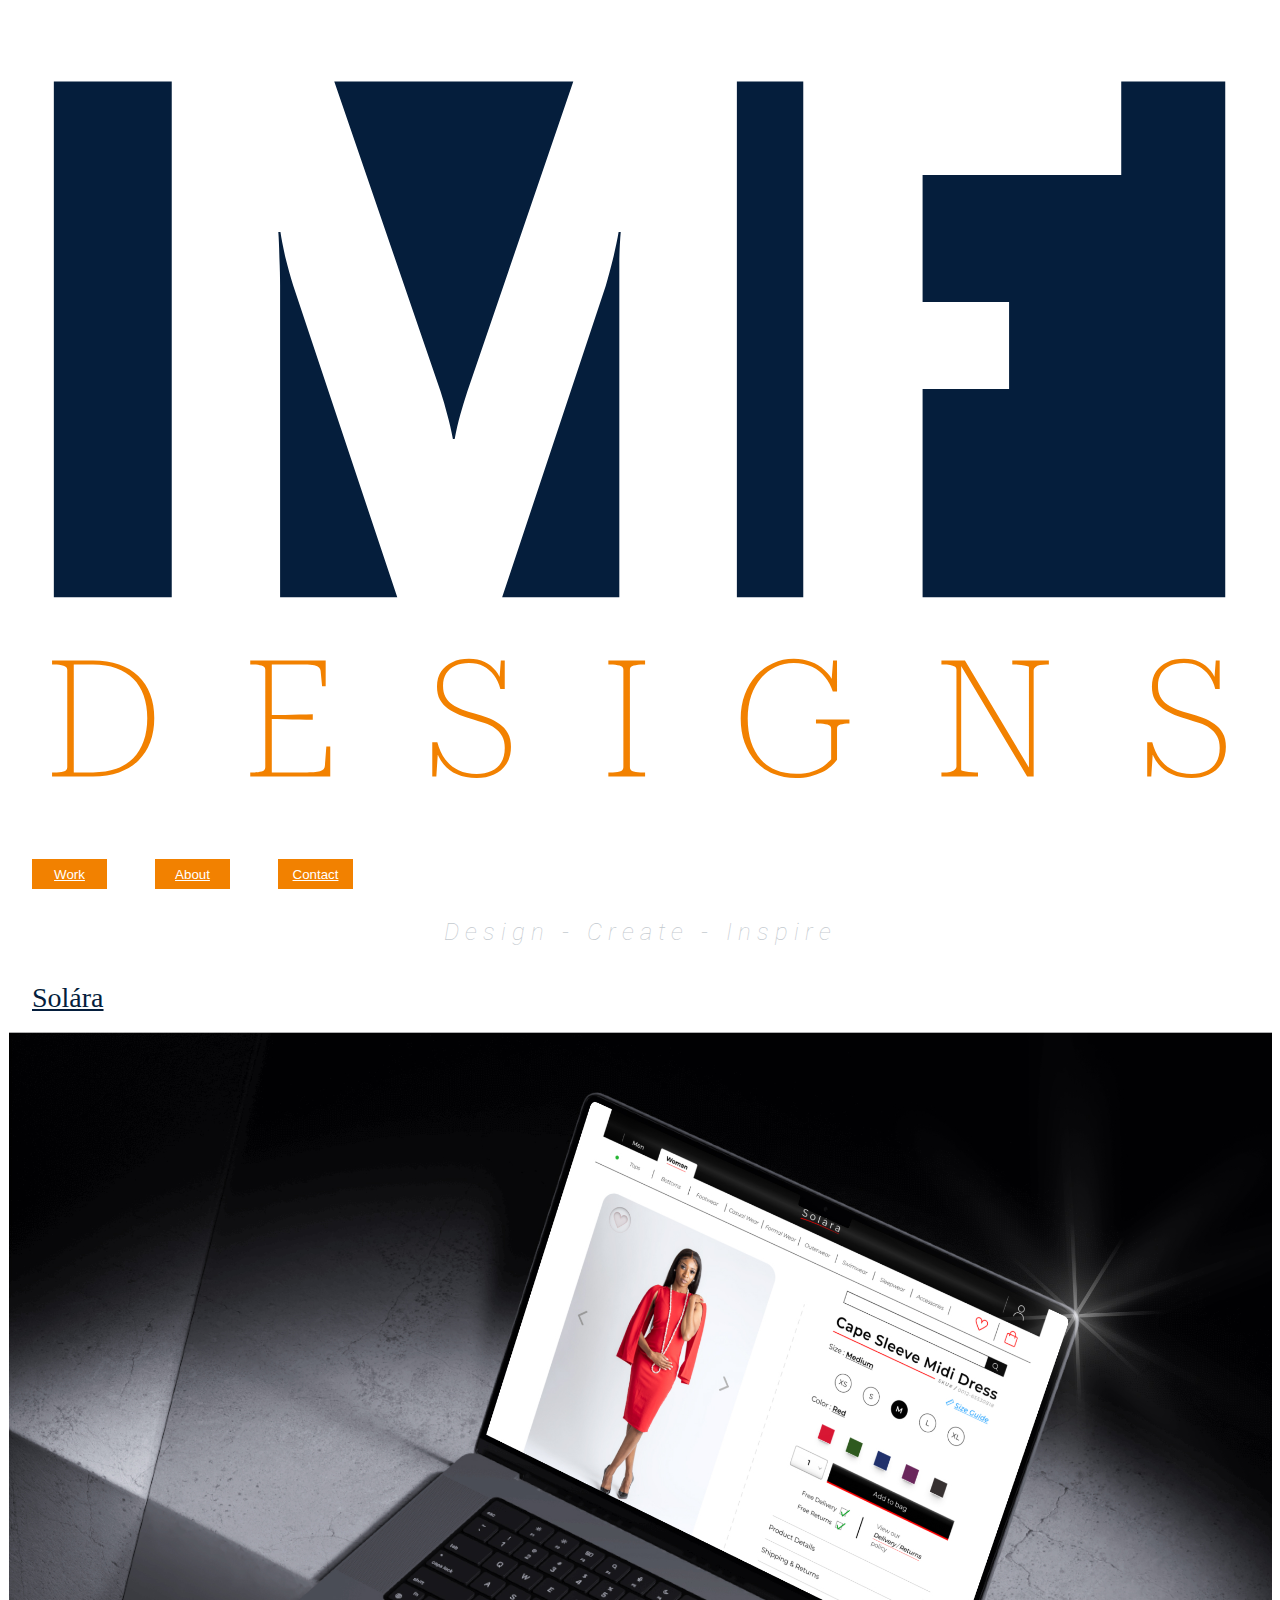
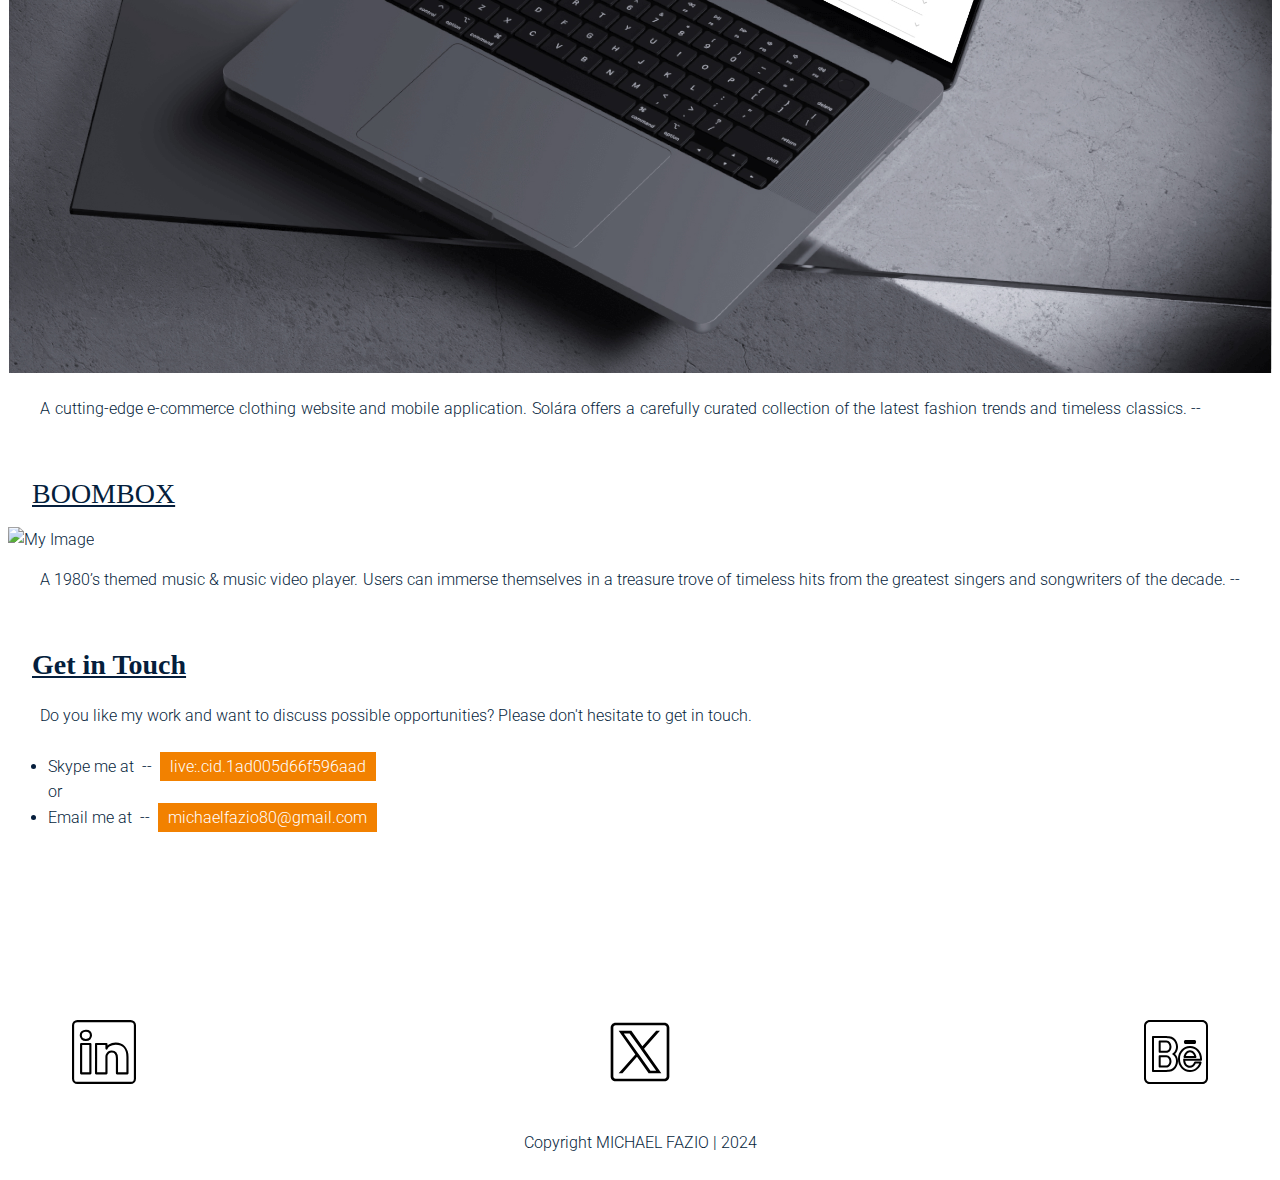
==== index.html @ 8d7eea0b "adjusted spacial relationships" ====
<!DOCTYPE html>
<!-- saved from url=(0073)file:///Users/thefoz/Desktop/Portfolio%20Site%20Michael%20Fazio/index.html -->
<html lang="en" dir="ltr">
<head>
    <link href="https://fonts.googleapis.com/css?family=Roboto" rel="stylesheet">
    <link rel="stylesheet" type="text/css" href="https://cdnjs.cloudflare.com/ajax/libs/normalize/8.0.0/normalize.min.css">
    <link rel="stylesheet" type="text/css" href="css/style.css">
    <link href="/Users/thefoz/Desktop/portfolio_site--michael_fazio/img/favicon.ico" rel="shortcut icon">
    <meta http-equiv="Content-Type" content="text/html; charset=UTF-8">
        <meta name="viewport" content="width=device-width, initial-scale=1.0">
        <meta name="author" content="Michael Fazio">
        <meta name="description" content="Innovative designs that captivate and inspire">
        <style>
            .download-resume-button {
                display: block;
                margin: auto;
                width: 175px;
                height: 40px;
                margin-bottom: 50px;
            }
        </style>
        <style>
            .contact-me-button {
                justify-content: center;
                background-color: #f28100;
                text-decoration: none;
                text-align: center;
                padding: 5px 10px;
            }
        </style>
        <style>
            .nav-button {
                display: block;
                margin: auto;
                width: 75px;
                height: 30px;
                margin-bottom: 50px;
            }
        </style>
        <title>Designs by Michael Fazio</title>
</head>

<body>
    <!-- Header -->
    <header>
        <div>
            <div><img src="img/mf_designs_logo.svg" alt="MF Designs logo"></div>
            <nav class="horizontal-nav">
                <ul>
                  <li><button class="nav-button"><a href="index.html">Work</a></button></li>
                  <li><button class="nav-button"><a href="about.html">About</a></button></li>
                  <li><button class="nav-button"><a href="contact.html">Contact</a></button></li>
                </ul>
            </nav>
        </div>
    </header>

    <!-- Main -->
    <main>
        <!-- Hero -->
        <div>
            <div>
                <h1 class="hero-text">Design - Create - Inspire
                    <span></span></h1> 
            </div>
        </div>
        <!-- Projects -->
        <div><!-- open section -->
            <div><!-- open container -->
                <div><!-- open row that holds project #1 -->
                    <div><!-- open 1st column (used for image) -->
                            <h3>Solára</h3></a>
                            <picture>
                                <div>
                                    <source srcset="img/solára_homepage_mockup--600px.jpg" media="(max-width:767px)">
                                    <img src="img/solára_homepage_mockup--1200px-1.jpg" alt="Solára Logo">
                                </div>
                            </picture>
                        <div><!-- open paragraph-->
                            <p>A cutting-edge e-commerce clothing website and mobile application. Solára offers a carefully curated collection of the latest fashion trends and timeless classics. -- <a href="solára.html">View Project</a>
                            </p>
                        </div><!-- end paragraph -->    
                    </div><!-- end 1st column (used for image) -->
                </div><!-- end row that holds project #1 -->
                <div><!-- open row that holds project #1 -->
                    <div><!-- open 2nd column (used for image) -->
                            <h3>BOOMBOX</h3>
                            <picture>
                                <div>
                                    <source srcset="img/boombox_homepage_mockup--600px.jpg" media="(max-width:767px)">
                                    <img src="img/boombox_homepage_mockup--1200px.jpg" alt="My Image">
                                </div>
                            </picture>
                            <div><!-- open paragraph-->
                                <p>A 1980’s themed music & music video player. Users can immerse themselves in a treasure trove of timeless hits from the greatest singers and songwriters of the decade. -- <a href="#">View Project</a>
                                </p>
                            </div><!-- end paragraph -->
                    </div><!-- end 2nd column (used for image) -->
                </div><!-- end row that holds project #1 -->
            </div><!-- end container -->
        </div><!-- end section -->
    </main>
        
    <!-- Footer -->
    <footer>
        <div><!-- Get in Touch-->
            <h2>Get in Touch</h2>
                <p>Do you like my work and want to discuss possible opportunities? Please don't hesitate to get in touch.</p>
                <ul>
                    <li>Skype me at &nbsp;-- &nbsp;<a href="live:.cid.1ad005d66f596aad" class="contact-me-button">live:.cid.1ad005d66f596aad</a><br>or
                    </li>
                    <li>
                        Email me at &nbsp;-- &nbsp;<a href="mailto:michaelfazio80@gmail.com" class="contact-me-button">michaelfazio80@gmail.com</a>
                    </li>
                </ul>
                <div class="social-icons-container">
                    <a href="https://www.linkedin.com/in/michael-fazio-62298a1b9/" target="_blank"><?xml version="1.0" ?><svg height="64px" version="1.1" viewBox="0 0 60 60" width="64px" xmlns="http://www.w3.org/2000/svg" xmlns:xlink="http://www.w3.org/1999/xlink"><title/><desc/><defs/><g fill="none" fill-rule="evenodd" id="Page-1" stroke="none" stroke-linejoin="round" stroke-width="1"><g id="Linkedin" stroke="#000000" stroke-width="2" transform="translate(1.000000, 1.000000)"><path d="M51,33.6902 L51,49.0002 L41.146,49.0002 L41.146,34.7492 C41.146,31.0202 39.606,28.4772 36.217,28.4772 C33.623,28.4772 32.179,30.1942 31.511,31.8462 C31.257,32.4442 31.298,33.2702 31.298,34.1002 L31.298,49.0002 L21.535,49.0002 C21.535,49.0002 21.662,23.7602 21.535,21.4652 L31.298,21.4652 L31.298,25.7872 C31.875,23.8972 34.996,21.2022 39.971,21.2022 C46.147,21.2022 51,25.1592 51,33.6902 L51,33.6902 Z" id="Stroke-18"/><polygon id="Stroke-19" points="7.543 49 16.231 49 16.231 21.466 7.543 21.466"/><path d="M16.7815,13.3799 C16.7815,15.7979 14.9335,17.7149 11.9735,17.7149 L11.9135,17.7149 C9.0595,17.7149 7.2115,15.8069 7.2115,13.3849 C7.2115,10.9159 9.1145,9.0499 12.0285,9.0499 C14.9335,9.0499 16.7215,10.9119 16.7815,13.3799 L16.7815,13.3799 Z" id="Stroke-20"/><path d="M54,58 L4,58 C1.791,58 0,56.209 0,54 L0,4 C0,1.791 1.791,0 4,0 L54,0 C56.209,0 58,1.791 58,4 L58,54 C58,56.209 56.209,58 54,58 L54,58 Z" id="Stroke-103"/></g></g></svg></a>
                    <a href="https://www.twitter.com/MFazio0230" target="_blank"><?xml version="1.0" ?><svg xmlns="http://www.w3.org/2000/svg" xmlns:xlink="http://www.w3.org/1999/xlink" version="1.1" id="Layer_1" width="64px" height="64px" viewBox="0 0 24 24" style="enable-background:new 0 0 24 24;" xml:space="preserve"><g><path d="M21.159809,2C21.623091,2,22,2.376909,22,2.840191v18.319618C22,21.623091,21.623091,22,21.159809,22H2.84019   C2.37691,22,2,21.623091,2,21.159809V2.840191C2,2.376909,2.37691,2,2.84019,2H21.159809 M21.159809,1H2.84019   C1.82388,1,1,1.823879,1,2.840191v18.319618C1,22.176121,1.82388,23,2.84019,23h18.319618C22.176121,23,23,22.176121,23,21.159809   V2.840191C23,1.823879,22.176121,1,21.159809,1L21.159809,1z"/></g><path d="M13.523985,10.775623L19.480984,4h-1.41143l-5.174801,5.88195L8.764665,4H4l6.246901,8.895341L4,20h1.411431  l5.461361-6.21299L15.235336,20H20L13.523985,10.775623z M11.590199,12.973429l-0.633908-0.886331L5.920428,5.041171h2.168246  l4.065295,5.6884l0.631236,0.886331l5.283681,7.39365H15.90064L11.590199,12.973429z"/></svg></a>
                    <a href="https://www.behance.net/MiichaelFazio" target="_blank"><?xml version="1.0" ?><svg width="64px" height="64" id="svg2" overflow="visible" style="fill-rule:evenodd;stroke-width:0.50099999;stroke-linejoin:bevel;overflow:visible" version="1.1" viewBox="0 0 25.600005 25.600001" width="64" height="64px" xmlns="http://www.w3.org/2000/svg" xmlns:cc="http://creativecommons.org/ns#" xmlns:dc="http://purl.org/dc/elements/1.1/" xmlns:inkscape="http://www.inkscape.org/namespaces/inkscape" xmlns:rdf="http://www.w3.org/1999/02/22-rdf-syntax-ns#" xmlns:sodipodi="http://sodipodi.sourceforge.net/DTD/sodipodi-0.dtd" xmlns:svg="http://www.w3.org/2000/svg" xmlns:xlink="http://www.w3.org/1999/xlink"><script id="script3301" xlink:href=""/><script id="script3299" xlink:href=""/><defs id="defs4"><marker id="DefaultArrow2" markerHeight="1" markerUnits="strokeWidth" markerWidth="1" orient="auto" overflow="visible" style="overflow:visible" viewBox="0 0 1 1"><g id="g7" transform="scale(0.00925926,0.00925926)"><path d="M -9,54 -9,-54 117,0 z" id="path9"/></g></marker><marker id="DefaultArrow3" markerHeight="1" markerUnits="strokeWidth" markerWidth="1" orient="auto" overflow="visible" style="overflow:visible" viewBox="0 0 1 1"><g id="g12" transform="scale(0.00925926,0.00925926)"><path d="M -27,54 -9,0 -27,-54 135,0 z" id="path14"/></g></marker><marker id="DefaultArrow4" markerHeight="1" markerUnits="strokeWidth" markerWidth="1" orient="auto" overflow="visible" style="overflow:visible" viewBox="0 0 1 1"><g id="g17" transform="scale(0.00925926,0.00925926)"><path d="M -9,0 -9,-45 C -9,-51.708 2.808,-56.58 9,-54 L 117,-9 C 120.916,-7.369 126,-4.242 126,0 126,4.242 120.916,7.369 117,9 L 9,54 C 2.808,56.58 -9,51.708 -9,45 z" id="path19"/></g></marker><marker id="DefaultArrow5" markerHeight="1" markerUnits="strokeWidth" markerWidth="1" orient="auto" overflow="visible" style="overflow:visible" viewBox="0 0 1 1"><g id="g22" transform="scale(0.00925926,0.00925926)"><path d="M -54,0 C -54,29.807 -29.807,54 0,54 29.807,54 54,29.807 54,0 54,-29.807 29.807,-54 0,-54 -29.807,-54 -54,-29.807 -54,0 z" id="path24"/></g></marker><marker id="DefaultArrow6" markerHeight="1" markerUnits="strokeWidth" markerWidth="1" orient="auto" overflow="visible" style="overflow:visible" viewBox="0 0 1 1"><g id="g27" transform="scale(0.00925926,0.00925926)"><path d="M -63,0 0,63 63,0 0,-63 z" id="path29"/></g></marker><marker id="DefaultArrow7" markerHeight="1" markerUnits="strokeWidth" markerWidth="1" orient="auto" overflow="visible" style="overflow:visible" viewBox="0 0 1 1"><g id="g32" transform="scale(0.00925926,0.00925926)"><path d="M 18,-54 108,-54 63,0 108,54 18,54 -36,0 z" id="path34"/></g></marker><marker id="DefaultArrow8" markerHeight="1" markerUnits="strokeWidth" markerWidth="1" orient="auto" overflow="visible" style="overflow:visible" viewBox="0 0 1 1"><g id="g37" transform="scale(0.00925926,0.00925926)"><path d="M -36,0 18,-54 54,-54 18,-18 27,-18 63,-54 99,-54 63,-18 72,-18 108,-54 144,-54 90,0 144,54 108,54 72,18 63,18 99,54 63,54 27,18 18,18 54,54 18,54 z" id="path39"/></g></marker><marker id="DefaultArrow9" markerHeight="1" markerUnits="strokeWidth" markerWidth="1" orient="auto" overflow="visible" style="overflow:visible" viewBox="0 0 1 1"><g id="g42" transform="scale(0.00925926,0.00925926)"><path d="M 0,45 -45,0 0,-45 45,0 z M 0,63 -63,0 0,-63 63,0 z" id="path44"/></g></marker><filter color-interpolation-filters="sRGB" id="StainedFilter"><feBlend id="feBlend47" in="SourceGraphic" in2="BackgroundImage" mode="multiply" result="blend"/><feComposite id="feComposite49" in="blend" in2="SourceAlpha" operator="in" result="comp"/></filter><filter color-interpolation-filters="sRGB" id="BleachFilter"><feBlend id="feBlend52" in="SourceGraphic" in2="BackgroundImage" mode="screen" result="blend"/><feComposite id="feComposite54" in="blend" in2="SourceAlpha" operator="in" result="comp"/></filter><filter color-interpolation-filters="sRGB" id="InvertTransparencyBitmapFilter"><feComponentTransfer id="feComponentTransfer57"><feFuncR amplitude="1.055" exponent=".416666666" id="feFuncR59" offset="-0.055" type="gamma"/><feFuncG amplitude="1.055" exponent=".416666666" id="feFuncG61" offset="-0.055" type="gamma"/><feFuncB amplitude="1.055" exponent=".416666666" id="feFuncB63" offset="-0.055" type="gamma"/></feComponentTransfer><feComponentTransfer id="feComponentTransfer65"><feFuncR id="feFuncR67" intercept="1" slope="-1" type="linear"/><feFuncG id="feFuncG69" intercept="1" slope="-1" type="linear"/><feFuncB id="feFuncB71" intercept="1" slope="-1" type="linear"/><feFuncA id="feFuncA73" intercept="0" slope="1" type="linear"/></feComponentTransfer><feComponentTransfer id="feComponentTransfer75"><feFuncR amplitude="1" exponent="2.4" id="feFuncR77" offset="0" type="gamma"/><feFuncG amplitude="1" exponent="2.4" id="feFuncG79" offset="0" type="gamma"/><feFuncB amplitude="1" exponent="2.4" id="feFuncB81" offset="0" type="gamma"/></feComponentTransfer></filter><radialGradient cx="0" cy="0" gradientTransform="matrix(0,-1,0.886054,0,172.174,122.358)" gradientUnits="userSpaceOnUse" id="RadialGradient" r="237.42799"><stop id="stop84" offset="0" stop-color="#473600"/><stop id="stop86" offset="0.792135000228882" stop-color="#3d2f00"/><stop id="stop88" offset="0.990000009536743" stop-color="#3a2c00"/><stop id="stop90" offset="1" stop-color="#3a2c00"/></radialGradient><radialGradient cx="0" cy="0" gradientTransform="matrix(0,-1,0.886054,0,170.916,119.88)" gradientUnits="userSpaceOnUse" id="RadialGradient_1" r="237.42799"><stop id="stop93" offset="0" stop-color="#553e00"/><stop id="stop95" offset="0.792135000228882" stop-color="#403200"/><stop id="stop97" offset="0.990000009536743" stop-color="#3b2b00"/><stop id="stop99" offset="1" stop-color="#3b2b00"/></radialGradient><radialGradient cx="0" cy="0" gradientTransform="matrix(0,-1,0.886054,0,169.66,117.403)" gradientUnits="userSpaceOnUse" id="RadialGradient_2" r="237.42799"><stop id="stop102" offset="0" stop-color="#634700"/><stop id="stop104" offset="0.792135000228882" stop-color="#443400"/><stop id="stop106" offset="0.990000009536743" stop-color="#3c2a00"/><stop id="stop108" offset="1" stop-color="#3c2a00"/></radialGradient><radialGradient cx="0" cy="0" gradientTransform="matrix(0,-1,0.886054,0,168.403,114.925)" gradientUnits="userSpaceOnUse" id="RadialGradient_3" r="237.42799"><stop id="stop111" offset="0" stop-color="#724f00"/><stop id="stop113" offset="0.792135000228882" stop-color="#473600"/><stop id="stop115" offset="0.990000009536743" stop-color="#3c2900"/><stop id="stop117" offset="1" stop-color="#3c2900"/></radialGradient><radialGradient cx="0" cy="0" gradientTransform="matrix(0,-1,0.886054,0,167.146,112.448)" gradientUnits="userSpaceOnUse" id="RadialGradient_4" r="237.42799"><stop id="stop120" offset="0" stop-color="#805800"/><stop id="stop122" offset="0.792135000228882" stop-color="#4b3800"/><stop id="stop124" offset="0.990000009536743" stop-color="#3d2800"/><stop id="stop126" offset="1" stop-color="#3d2800"/></radialGradient><radialGradient cx="0" cy="0" gradientTransform="matrix(0,-1,0.886054,0,165.889,109.97)" gradientUnits="userSpaceOnUse" id="RadialGradient_5" r="237.42799"><stop id="stop129" offset="0" stop-color="#8e6000"/><stop id="stop131" offset="0.792135000228882" stop-color="#4e3b00"/><stop id="stop133" offset="0.990000009536743" stop-color="#3e2700"/><stop id="stop135" offset="1" stop-color="#3e2700"/></radialGradient><radialGradient cx="0" cy="0" gradientTransform="matrix(0,-1,0.886054,0,164.632,107.493)" gradientUnits="userSpaceOnUse" id="RadialGradient_6" r="237.42799"><stop id="stop138" offset="0" stop-color="#9c6900"/><stop id="stop140" offset="0.792135000228882" stop-color="#523d00"/><stop id="stop142" offset="0.990000009536743" stop-color="#3f2600"/><stop id="stop144" offset="1" stop-color="#3f2600"/></radialGradient><linearGradient gradientTransform="translate(218.601,165.399)" gradientUnits="userSpaceOnUse" id="LinearGradient" x1="0" x2="42.75" y1="0" y2="36.75"><stop id="stop147" offset="0" stop-color="#5c5c5c"/><stop id="stop149" offset="1" stop-color="#000000"/></linearGradient><linearGradient gradientTransform="translate(181.122,157.792)" gradientUnits="userSpaceOnUse" id="LinearGradient_1" x1="0" x2="-9.6719999" y1="0" y2="-141.858"><stop id="stop152" offset="0" stop-color="#ffffff"/><stop id="stop154" offset="1" stop-color="#cfd1d2"/></linearGradient><linearGradient gradientTransform="translate(259.851,172.899)" gradientUnits="userSpaceOnUse" id="LinearGradient_2" x1="0" x2="69.75" y1="0" y2="-189.75"><stop id="stop157" offset="0" stop-color="#b5b5b5"/><stop id="stop159" offset="1" stop-color="#000000"/></linearGradient><linearGradient gradientTransform="translate(204.11,87.059)" gradientUnits="userSpaceOnUse" id="LinearGradient_3" x1="0" x2="-51.527" y1="0" y2="-64.410004"><stop id="stop162" offset="0" stop-color="#df9000"/><stop id="stop164" offset="0.730337023735046" stop-color="#7f5200"/><stop id="stop166" offset="0.990000009536743" stop-color="#3f2600"/><stop id="stop168" offset="1" stop-color="#3f2600"/></linearGradient><linearGradient gradientTransform="translate(199.945,96.333)" gradientUnits="userSpaceOnUse" id="LinearGradient_4" x1="0" x2="19.041" y1="0" y2="85.190002"><stop id="stop171" offset="0" stop-color="#ba7d00"/><stop id="stop173" offset="0.792135000228882" stop-color="#7f5200"/><stop id="stop175" offset="0.990000009536743" stop-color="#3f2600"/><stop id="stop177" offset="1" stop-color="#3f2600"/></linearGradient><linearGradient gradientTransform="translate(129.134,111.014)" gradientUnits="userSpaceOnUse" id="LinearGradient_5" x1="0" x2="-1.007" y1="0" y2="-63.535999"><stop id="stop180" offset="0" stop-color="#df9000"/><stop id="stop182" offset="0.792135000228882" stop-color="#7f5200"/><stop id="stop184" offset="0.990000009536743" stop-color="#3f2600"/><stop id="stop186" offset="1" stop-color="#3f2600"/></linearGradient><linearGradient gradientTransform="translate(129.286,104.867)" gradientUnits="userSpaceOnUse" id="LinearGradient_6" x1="0" x2="15.098" y1="0" y2="58.375"><stop id="stop189" offset="0" stop-color="#df9000"/><stop id="stop191" offset="0.792135000228882" stop-color="#7f5200"/><stop id="stop193" offset="0.990000009536743" stop-color="#3f2600"/><stop id="stop195" offset="1" stop-color="#3f2600"/></linearGradient><radialGradient cx="0" cy="0" gradientTransform="matrix(0.69735527,-0.71672563,1.2319152,1.1986212,183.351,196.899)" gradientUnits="userSpaceOnUse" id="RadialGradient_7" r="38.716999"><stop id="stop198" offset="0" stop-color="#6b4c29"/><stop id="stop200" offset="1" stop-color="#a57348"/></radialGradient><radialGradient cx="0" cy="0" gradientTransform="matrix(0,-1,0.973942,0,134.346,314.993)" gradientUnits="userSpaceOnUse" id="RadialGradient_8" r="120.999"><stop id="stop203" offset="0" stop-color="#e0bf9e"/><stop id="stop205" offset="1.68539006263018E-02" stop-color="#e0bf9e"/><stop id="stop207" offset="0.202246993780136" stop-color="#e6b891"/><stop id="stop209" offset="1" stop-color="#7b5d39"/></radialGradient><radialGradient cx="0" cy="0" gradientTransform="matrix(-0.01429027,-0.99989789,1.2061368,-0.01723778,146.601,370.899)" gradientUnits="userSpaceOnUse" id="RadialGradient_9" r="87.054001"><stop id="stop212" offset="0" stop-color="#9a9a9a"/><stop id="stop214" offset="1" stop-color="#313131"/></radialGradient><linearGradient gradientTransform="translate(213.351,257.649)" gradientUnits="userSpaceOnUse" id="LinearGradient_7" x1="0" x2="-54" y1="0" y2="-87"><stop id="stop217" offset="0" stop-color="#484848"/><stop id="stop219" offset="1" stop-color="#000000"/></linearGradient><linearGradient gradientTransform="translate(133.101,343.149)" gradientUnits="userSpaceOnUse" id="LinearGradient_8" x1="0" x2="10.5" y1="0" y2="-85.5"><stop id="stop222" offset="0" stop-color="#8d8d8d"/><stop id="stop224" offset="1" stop-color="#000000"/></linearGradient><linearGradient gradientTransform="translate(239.24,380.259)" gradientUnits="userSpaceOnUse" id="LinearGradient_9" x1="0" x2="3.5999999" y1="0" y2="-129"><stop id="stop227" offset="0" stop-color="#ffffff"/><stop id="stop229" offset="1" stop-color="#000000"/></linearGradient><linearGradient gradientTransform="translate(115.007,352.336)" gradientUnits="userSpaceOnUse" id="LinearGradient_10" x1="0" x2="108" y1="0" y2="-33.75"><stop id="stop232" offset="0" stop-color="#ffffff"/><stop id="stop234" offset="1" stop-color="#000000"/></linearGradient><linearGradient gradientTransform="translate(226.61,87.059)" gradientUnits="userSpaceOnUse" id="LinearGradient_11" x1="0" x2="-51.527" y1="0" y2="-64.410004"><stop id="stop237" offset="0" stop-color="#df9000"/><stop id="stop239" offset="0.730337023735046" stop-color="#7f5200"/><stop id="stop241" offset="0.990000009536743" stop-color="#3f2600"/><stop id="stop243" offset="1" stop-color="#3f2600"/></linearGradient></defs><g id="g3373" transform="matrix(0.64050449,0,0,0.64031522,0,25.600003)"><path d="M 21.232382,-15.485979 21.232382,-15.75588 C 21.232382,-20.110947 24.484683,-23.737948 28.604598,-23.737948 L 28.85106,-23.737948 C 32.96931,-23.737948 36.223276,-20.110947 36.223276,-15.75588 L 36.223276,-15.181091 C 36.223276,-14.836218 35.941843,-14.55632 35.598795,-14.55632 L 33.980138,-14.554654 25.743639,-14.554654 25.773614,-14.259763 C 26.063373,-12.277158 27.310672,-11.395815 28.726164,-11.395815 29.712013,-11.395815 30.716179,-12.188857 31.294033,-13.644989 31.388954,-13.883234 31.618764,-14.039843 31.875218,-14.039843 L 35.327353,-14.039843 C 35.737013,-14.039843 36.036764,-13.648321 35.930186,-13.2518 35.04592,-9.9630075 32.23825,-7.5022446 28.85106,-7.5022446 L 28.604598,-7.5022446 C 24.484683,-7.5022446 21.232382,-11.12758 21.232382,-15.485979 z M 34.456409,-12.790302 32.273221,-12.790302 32.168308,-12.563719 C 31.433917,-11.167565 30.216594,-10.146274 28.726164,-10.146274 26.316497,-10.146274 24.463035,-11.982266 24.463035,-15.177759 L 24.463035,-15.241069 C 24.463035,-15.752548 24.940971,-15.950808 25.327318,-15.815858 L 33.975142,-15.804195 34.970982,-15.805862 34.941007,-16.450625 C 34.622938,-19.881031 31.973469,-22.488407 28.85106,-22.488407 L 28.604598,-22.488407 C 25.272363,-22.488407 22.481346,-19.52283 22.481346,-15.75588 L 22.481346,-15.485979 C 22.481346,-11.715697 25.272363,-8.7517857 28.604598,-8.7517857 L 28.85106,-8.7517857 C 31.250736,-8.7517857 33.365648,-10.284556 34.364818,-12.558721 L 34.456409,-12.790302 z M 24.687848,-17.087058 C 25.217409,-19.262925 26.71783,-21.092253 28.726164,-21.092253 30.731167,-21.092253 32.231589,-19.261259 32.761149,-17.087058 32.85607,-16.693869 32.557984,-16.315674 32.154985,-16.315674 L 25.295677,-16.315674 C 24.891013,-16.315674 24.592927,-16.693869 24.687848,-17.087058 z M 28.726164,-19.842712 C 27.85522,-19.842712 26.965958,-19.212944 26.376447,-18.083358 L 26.148303,-17.565215 31.299029,-17.565215 31.070885,-18.083358 C 30.481374,-19.212944 29.593777,-19.842712 28.726164,-19.842712 z" id="path3375" style="fill:#000000;fill-opacity:1;fill-rule:evenodd;stroke:none"/><path d="M 4.9975199,-8.123683 4.9975199,-29.355885 C 4.9975199,-29.699092 5.2772877,-29.980655 5.6220017,-29.980655 L 10.831013,-29.980655 C 13.350589,-29.962329 14.990894,-29.914013 15.69531,-29.829044 16.842691,-29.692428 17.840197,-29.322564 18.661182,-28.704458 19.473841,-28.086351 20.104984,-27.27165 20.557942,-26.27535 21.010899,-25.287379 21.242374,-24.261089 21.242374,-23.201479 21.242374,-21.858638 20.886003,-20.660745 20.159939,-19.637787 19.958439,-19.352892 19.73196,-19.091322 19.482168,-18.853076 L 19.34728,-18.736452 19.482168,-18.619828 C 19.730295,-18.383248 19.956774,-18.121678 20.159939,-17.838448 20.886003,-16.815491 21.242374,-15.619263 21.242374,-14.281421 21.242374,-13.216812 21.010899,-12.188857 20.557942,-11.200886 20.104984,-10.204585 19.472176,-9.3915507 18.661182,-8.7751104 17.840197,-8.153672 16.842691,-7.7838079 15.69531,-7.6505235 14.990894,-7.5638886 13.348923,-7.515573 10.831013,-7.4989125 L 5.6220017,-7.4989125 C 5.2772877,-7.4989125 4.9975199,-7.7788097 4.9975199,-8.123683 z M 15.547099,-8.8917343 C 16.51463,-9.005026 17.292318,-9.3049159 17.906808,-9.7697451 18.537951,-10.249569 19.044198,-10.892666 19.420552,-11.719029 19.803568,-12.553723 19.99341,-13.405077 19.99341,-14.281421 19.99341,-15.387682 19.701985,-16.324005 19.14245,-17.113715 18.831041,-17.551887 18.448026,-17.916753 17.985077,-18.216643 17.603726,-18.463219 17.607057,-19.024679 17.991738,-19.267923 18.448026,-19.557817 18.829376,-19.924349 19.14245,-20.362521 19.701985,-21.152231 19.99341,-22.09022 19.99341,-23.201479 19.99341,-24.072825 19.803568,-24.922513 19.420552,-25.757207 19.044198,-26.58357 18.536286,-27.228333 17.906808,-27.706491 17.292318,-28.17132 16.51463,-28.474542 15.547099,-28.587834 14.925948,-28.662806 13.365576,-28.711122 10.826017,-28.731114 L 6.2464835,-28.731114 6.2464835,-8.7484536 10.826017,-8.7484536 C 13.367242,-8.7667802 14.925948,-8.8150958 15.547099,-8.8917343 z M 9.1640626,-10.894332 9.1640626,-17.353626 C 9.1640626,-17.696834 9.4438305,-17.978397 9.7885444,-17.978397 L 13.953422,-17.978397 C 15.933446,-17.978397 17.152434,-16.057436 17.152434,-14.191454 17.152434,-12.328805 15.961755,-10.269562 13.953422,-10.269562 L 9.7885444,-10.269562 C 9.4438305,-10.269562 9.1640626,-10.549459 9.1640626,-10.894332 z M 15.90347,-14.191454 C 15.90347,-15.669245 14.979237,-16.728856 13.953422,-16.728856 L 10.413026,-16.728856 10.413026,-11.519103 13.953422,-11.519103 C 14.972576,-11.519103 15.90347,-12.72366 15.90347,-14.191454 z M 9.1640626,-20.125942 9.1640626,-26.585236 C 9.1640626,-26.928443 9.4438305,-27.210006 9.7885444,-27.210006 L 13.953422,-27.210006 C 15.943437,-27.210006 17.152434,-25.170755 17.152434,-23.288113 17.152434,-21.420466 15.936776,-19.501171 13.953422,-19.501171 L 9.7885444,-19.501171 C 9.4438305,-19.501171 9.1640626,-19.781068 9.1640626,-20.125942 z M 15.90347,-23.288113 C 15.90347,-24.7759 14.952593,-25.960465 13.953422,-25.960465 L 10.413026,-25.960465 10.413026,-20.750712 13.953422,-20.750712 C 14.979237,-20.750712 15.90347,-21.808657 15.90347,-23.288113 z" id="path3377" style="fill:#000000;fill-opacity:1;fill-rule:evenodd;stroke:none"/><path d="M 0,-3.651992 0,-36.328324 C 0,-38.342584 1.6353097,-39.980316 3.6503044,-39.980316 L 36.318198,-39.980316 C 38.331527,-39.980316 39.968502,-38.342584 39.968502,-36.328324 L 39.968502,-3.651992 C 39.968502,-1.6360658 38.331527,0 36.318198,0 L 3.6503044,0 C 1.6353097,0 0,-1.6360658 0,-3.651992 z M 38.719538,-3.651992 38.719538,-36.328324 C 38.719538,-37.651172 37.640434,-38.730775 36.318198,-38.730775 L 3.6503044,-38.730775 C 2.326403,-38.730775 1.2489636,-37.651172 1.2489636,-36.328324 L 1.2489636,-3.651992 C 1.2489636,-2.3274785 2.326403,-1.2495411 3.6503044,-1.2495411 L 36.318198,-1.2495411 C 37.640434,-1.2495411 38.719538,-2.3274785 38.719538,-3.651992 z" id="path3379" style="fill:#000000;fill-opacity:1;fill-rule:evenodd;stroke:none"/><path d="M 24.979273,-26.553581 24.979273,-25.932142 C 24.979273,-25.415665 25.398925,-24.99582 25.915163,-24.99582 L 31.53883,-24.99582 C 32.055068,-24.99582 32.47472,-25.415665 32.47472,-25.932142 L 32.47472,-26.553581 C 32.47472,-27.070058 32.055068,-27.489904 31.53883,-27.489904 L 25.915163,-27.489904 C 25.398925,-27.489904 24.979273,-27.070058 24.979273,-26.553581 z" id="path3381" style="fill:#000000;fill-opacity:1;fill-rule:evenodd;stroke:none"/></g></svg></a>
                </div><!--social-icons-container -->
            <p class="text-align-center">Copyright MICHAEL FAZIO | 2024</p>
        </div>
    </footer>
    
</body>

</html>
---- css/style.css ----
/*
Colors used:
Primary Color (Navy): #051e3c
Secondary Color (Orange): #f28100
Background Color (White): #ffffff
*/

img {
width: 100%;
height: auto;
}

body {
    background-color: #ffffff;
    font-family: 'Roboto';
    font-size: 16px; /* Sets the font size to 16px */
    font-weight: 300; /* Sets the font weight to 300 */
    line-height: 1.6; /* Sets the line-height to 1.6 * the font-size */
    color: #051e3c;
  }

h1, h2, h3, h4 {
  margin: 24px;
  margin-top: 75px;
  margin-bottom: 10px;
}

p {
  margin: 32px;
  margin-bottom:25px;
  margin-top: 15px;
  text-align: justify;
}
  
h1 {
  font-size: 1.75em;
  font-weight: 700;
  text-decoration: underline;
}
  
  h2 {
    font-family: 'Roboto Serif';
    font-size: 1.75em;
    font-weight: 700;
    text-decoration: underline;
    margin-top: 25px;
  }

h3 {
  font-family: 'Roboto Serif';
  font-size: 1.75em;
  font-weight: 400;
  text-decoration: underline; 
  margin-top: 25px;
}

h4 {
  font-size: 1.35em;
  font-weight: 400;
  text-decoration:  none;
  margin-top: 15px;
}

img {
  width: 100%;
}
  
a {
  color: #ffffff;
  text-decoration: underline;
}

.remove-underline{
  text-decoration: none;
}

.hero-text {
  font-style: italic;
  font-size: 1.5em;
  letter-spacing: .25em;
  font-weight: 100;
  opacity: .25;
  text-align: center;
  text-decoration: none;
  justify-content: space-between;
  margin-top: 25px;
}

.horizontal-nav ul {
  list-style: none;
  display: flex;
  margin-top: -10px;
  padding: 0;
}


.horizontal-nav li {
  margin: 24px;
}

.horizontal-nav {
  text-decoration: none;
  color: #051e3c;
  transition: color 0.3s;
  margin-bottom: -75px;
}

.horizontal-nav a:hover {
  background-color: #051e3c;
  color: #ffffff;
  padding: 4px
}

.footer-title {
  color: #051e3c;
  margin-top: 75px;
  margin-bottom: 10px;
}


.text-align-center {
  text-align: center;
}

a:visited {
  color: #f28100;
  text-decoration: underline;
}

a:hover,
a:focus {
  background-color: #051e3c;
  color: #ffffff;
}

a:active {
  color: #f28100;
  text-decoration: underline;   
}

.button:hover {
  background-color: #f28100;
  color: #ffffff;
  padding: 4px
}

.button.contact:hover {
  background-color: #f28100;
  color: #ffffff;
  padding: 4px
}

.social-icons-container {
  display: flex;
  justify-content: space-between;
  align-items: center;
  margin: 64px;
  margin-top: 15%;
  margin-bottom: 3%;
}

.download-resume-button {
  justify-content: center;
  background-color: #f28100;
  text-decoration: none;
  border: none;
  width: 100px;
  text-align: center;
  padding: 1px;
}

.download-resume-button a {
  color: #ffffff;
  text-decoration: none;
}

.download-resume-button:hover,
:focus {
  background-color: #051e3c;
}

.bulletpoints-override {
margin: 16px;
}

.nav-button {
  justify-content: center;
  background-color: #f28100;
  text-decoration: none;
  border: none;
  text-align: center;
}

.nav-button a {
  color: #ffffff;
  text-decoration: underline;
}

.nav-button:hover,
:focus {
  background-color: #051e3c;
}

.contact-me-button {
  justify-content: center;
  background-color: #f28100;
  text-decoration: none;
  text-align: center;
  padding: 1x;
}

.contact-me-button a {
  color: #ffffff;
  text-decoration: underline;
  
}

.contact-me-button:hover,
:focus {
  background-color: #051e3c;
  height: 30px;
}
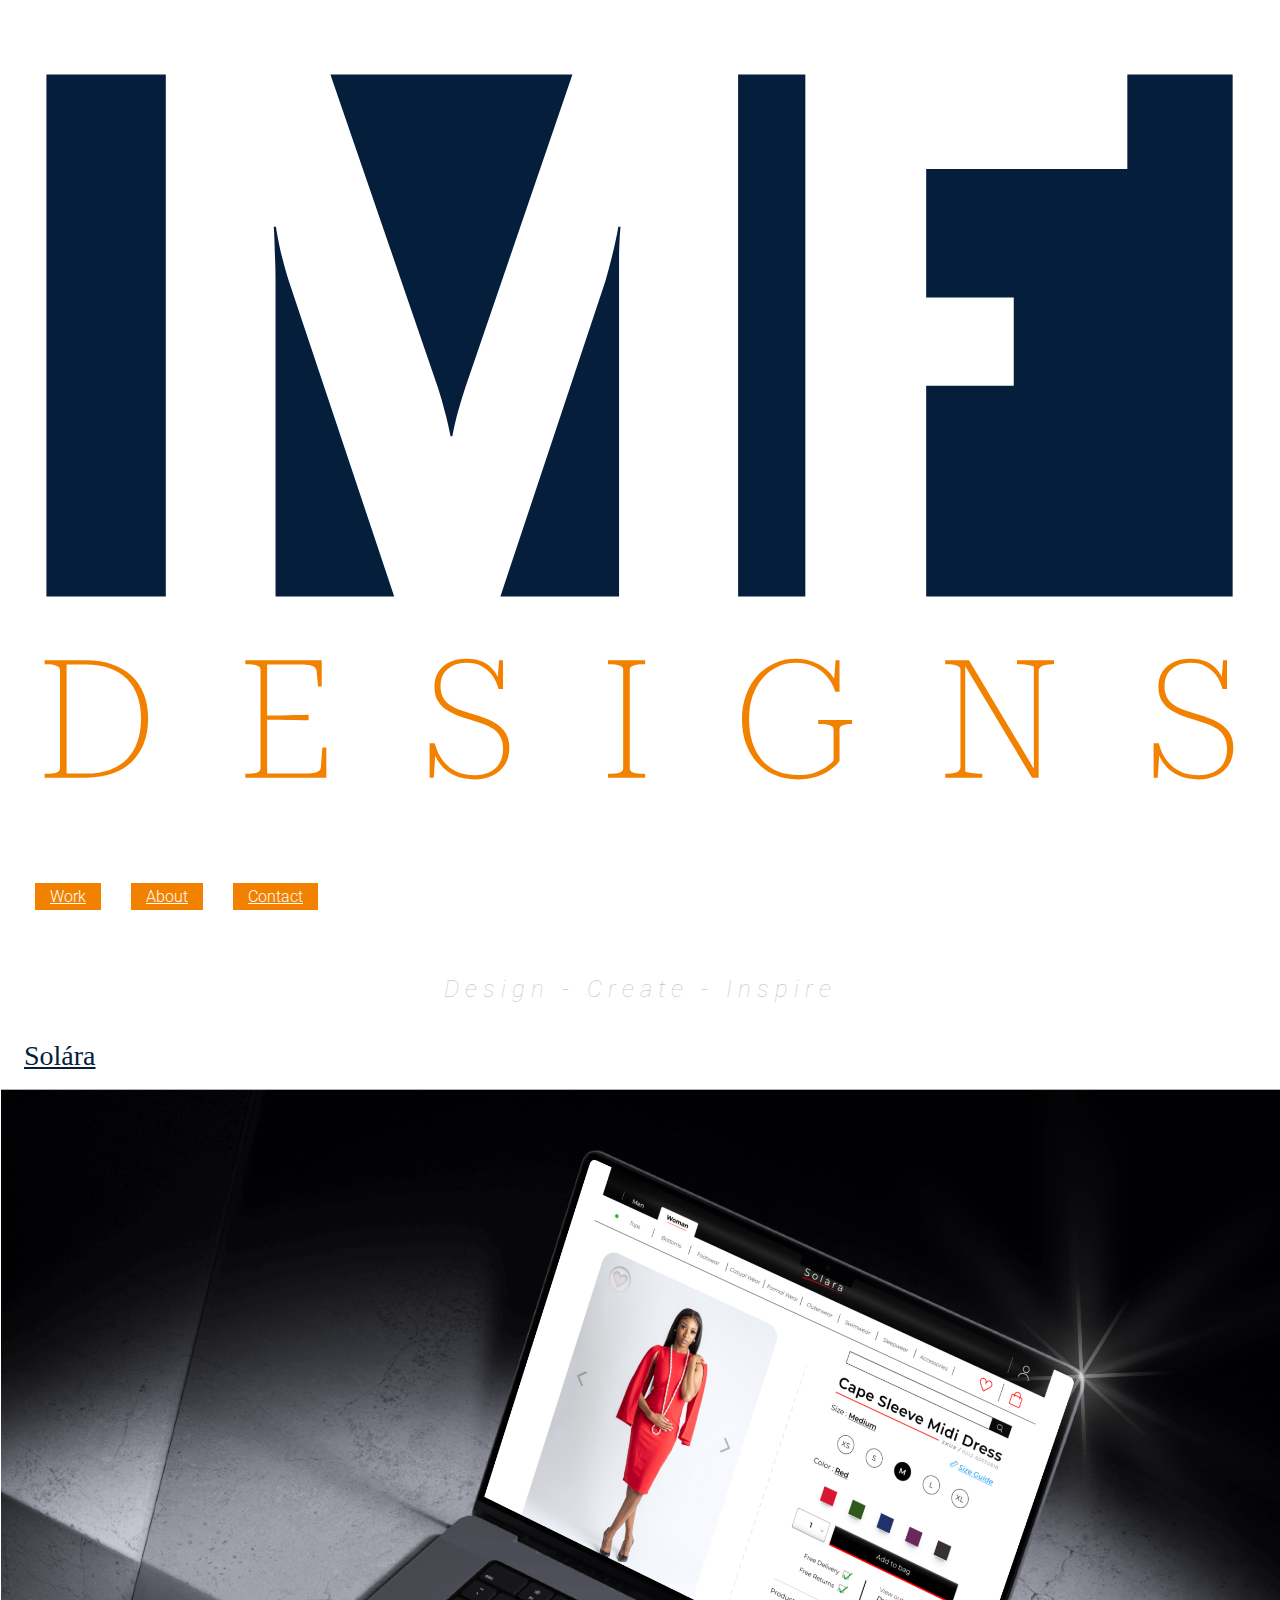
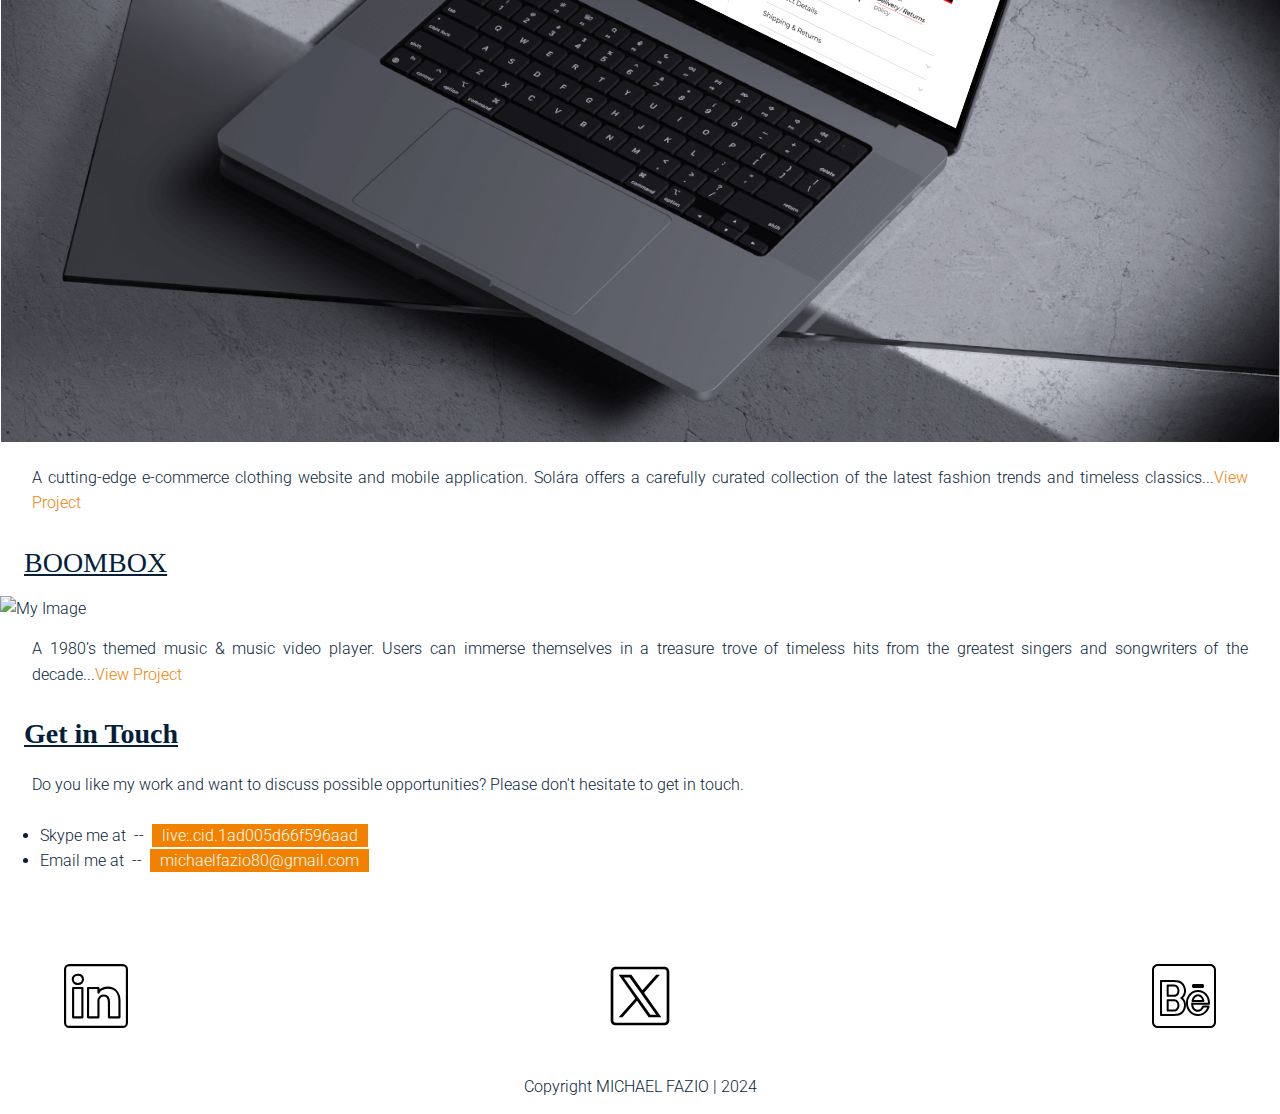
==== commit 41ab78c6: "deleted junk files" ====
--- a/index.html
+++ b/index.html
@@ -10,33 +10,6 @@
         <meta name="viewport" content="width=device-width, initial-scale=1.0">
         <meta name="author" content="Michael Fazio">
         <meta name="description" content="Innovative designs that captivate and inspire">
-        <style>
-            .download-resume-button {
-                display: block;
-                margin: auto;
-                width: 175px;
-                height: 40px;
-                margin-bottom: 50px;
-            }
-        </style>
-        <style>
-            .contact-me-button {
-                justify-content: center;
-                background-color: #f28100;
-                text-decoration: none;
-                text-align: center;
-                padding: 5px 10px;
-            }
-        </style>
-        <style>
-            .nav-button {
-                display: block;
-                margin: auto;
-                width: 75px;
-                height: 30px;
-                margin-bottom: 50px;
-            }
-        </style>
         <title>Designs by Michael Fazio</title>
 </head>
 
@@ -47,12 +20,13 @@
             <div><img src="img/mf_designs_logo.svg" alt="MF Designs logo"></div>
             <nav class="horizontal-nav">
                 <ul>
-                  <li><button class="nav-button"><a href="index.html">Work</a></button></li>
-                  <li><button class="nav-button"><a href="about.html">About</a></button></li>
-                  <li><button class="nav-button"><a href="contact.html">Contact</a></button></li>
+                  <li><a href="index.html">Work</a></li>
+                  <li><a href="about.html">About</a></li>
+                  <li><a href="contact.html">Contact</a></li>
                 </ul>
             </nav>
         </div>
+
     </header>
 
     <!-- Main -->
@@ -77,7 +51,7 @@
                                 </div>
                             </picture>
                         <div><!-- open paragraph-->
-                            <p>A cutting-edge e-commerce clothing website and mobile application. Solára offers a carefully curated collection of the latest fashion trends and timeless classics. -- <a href="solára.html">View Project</a>
+                            <p>A cutting-edge e-commerce clothing website and mobile application. Solára offers a carefully curated collection of the latest fashion trends and timeless classics...<a href ="solára.html" class="view-project-link">View Project</a>
                             </p>
                         </div><!-- end paragraph -->    
                     </div><!-- end 1st column (used for image) -->
@@ -91,10 +65,10 @@
                                     <img src="img/boombox_homepage_mockup--1200px.jpg" alt="My Image">
                                 </div>
                             </picture>
-                            <div><!-- open paragraph-->
-                                <p>A 1980’s themed music & music video player. Users can immerse themselves in a treasure trove of timeless hits from the greatest singers and songwriters of the decade. -- <a href="#">View Project</a>
-                                </p>
-                            </div><!-- end paragraph -->
+                        <div><!-- open paragraph-->
+                            <p>A 1980’s themed music & music video player. Users can immerse themselves in a treasure trove of timeless hits from the greatest singers and songwriters of the decade...<a href="#" class="view-project-link">View Project</a>
+                            </p>
+                        </div><!-- end paragraph -->
                     </div><!-- end 2nd column (used for image) -->
                 </div><!-- end row that holds project #1 -->
             </div><!-- end container -->
@@ -107,16 +81,18 @@
             <h2>Get in Touch</h2>
                 <p>Do you like my work and want to discuss possible opportunities? Please don't hesitate to get in touch.</p>
                 <ul>
-                    <li>Skype me at &nbsp;-- &nbsp;<a href="live:.cid.1ad005d66f596aad" class="contact-me-button">live:.cid.1ad005d66f596aad</a><br>or
+                    <li>Skype me at &nbsp;-- &nbsp;<a href="live:.cid.1ad005d66f596aad" class="get-in-touch-button">live:.cid.1ad005d66f596aad</a>
                     </li>
                     <li>
-                        Email me at &nbsp;-- &nbsp;<a href="mailto:michaelfazio80@gmail.com" class="contact-me-button">michaelfazio80@gmail.com</a>
+                        Email me at &nbsp;-- &nbsp;<a href="mailto:michaelfazio80@gmail.com" class="get-in-touch-button">michaelfazio80@gmail.com</a>
                     </li>
                 </ul>
                 <div class="social-icons-container">
-                    <a href="https://www.linkedin.com/in/michael-fazio-62298a1b9/" target="_blank"><?xml version="1.0" ?><svg height="64px" version="1.1" viewBox="0 0 60 60" width="64px" xmlns="http://www.w3.org/2000/svg" xmlns:xlink="http://www.w3.org/1999/xlink"><title/><desc/><defs/><g fill="none" fill-rule="evenodd" id="Page-1" stroke="none" stroke-linejoin="round" stroke-width="1"><g id="Linkedin" stroke="#000000" stroke-width="2" transform="translate(1.000000, 1.000000)"><path d="M51,33.6902 L51,49.0002 L41.146,49.0002 L41.146,34.7492 C41.146,31.0202 39.606,28.4772 36.217,28.4772 C33.623,28.4772 32.179,30.1942 31.511,31.8462 C31.257,32.4442 31.298,33.2702 31.298,34.1002 L31.298,49.0002 L21.535,49.0002 C21.535,49.0002 21.662,23.7602 21.535,21.4652 L31.298,21.4652 L31.298,25.7872 C31.875,23.8972 34.996,21.2022 39.971,21.2022 C46.147,21.2022 51,25.1592 51,33.6902 L51,33.6902 Z" id="Stroke-18"/><polygon id="Stroke-19" points="7.543 49 16.231 49 16.231 21.466 7.543 21.466"/><path d="M16.7815,13.3799 C16.7815,15.7979 14.9335,17.7149 11.9735,17.7149 L11.9135,17.7149 C9.0595,17.7149 7.2115,15.8069 7.2115,13.3849 C7.2115,10.9159 9.1145,9.0499 12.0285,9.0499 C14.9335,9.0499 16.7215,10.9119 16.7815,13.3799 L16.7815,13.3799 Z" id="Stroke-20"/><path d="M54,58 L4,58 C1.791,58 0,56.209 0,54 L0,4 C0,1.791 1.791,0 4,0 L54,0 C56.209,0 58,1.791 58,4 L58,54 C58,56.209 56.209,58 54,58 L54,58 Z" id="Stroke-103"/></g></g></svg></a>
-                    <a href="https://www.twitter.com/MFazio0230" target="_blank"><?xml version="1.0" ?><svg xmlns="http://www.w3.org/2000/svg" xmlns:xlink="http://www.w3.org/1999/xlink" version="1.1" id="Layer_1" width="64px" height="64px" viewBox="0 0 24 24" style="enable-background:new 0 0 24 24;" xml:space="preserve"><g><path d="M21.159809,2C21.623091,2,22,2.376909,22,2.840191v18.319618C22,21.623091,21.623091,22,21.159809,22H2.84019   C2.37691,22,2,21.623091,2,21.159809V2.840191C2,2.376909,2.37691,2,2.84019,2H21.159809 M21.159809,1H2.84019   C1.82388,1,1,1.823879,1,2.840191v18.319618C1,22.176121,1.82388,23,2.84019,23h18.319618C22.176121,23,23,22.176121,23,21.159809   V2.840191C23,1.823879,22.176121,1,21.159809,1L21.159809,1z"/></g><path d="M13.523985,10.775623L19.480984,4h-1.41143l-5.174801,5.88195L8.764665,4H4l6.246901,8.895341L4,20h1.411431  l5.461361-6.21299L15.235336,20H20L13.523985,10.775623z M11.590199,12.973429l-0.633908-0.886331L5.920428,5.041171h2.168246  l4.065295,5.6884l0.631236,0.886331l5.283681,7.39365H15.90064L11.590199,12.973429z"/></svg></a>
-                    <a href="https://www.behance.net/MiichaelFazio" target="_blank"><?xml version="1.0" ?><svg width="64px" height="64" id="svg2" overflow="visible" style="fill-rule:evenodd;stroke-width:0.50099999;stroke-linejoin:bevel;overflow:visible" version="1.1" viewBox="0 0 25.600005 25.600001" width="64" height="64px" xmlns="http://www.w3.org/2000/svg" xmlns:cc="http://creativecommons.org/ns#" xmlns:dc="http://purl.org/dc/elements/1.1/" xmlns:inkscape="http://www.inkscape.org/namespaces/inkscape" xmlns:rdf="http://www.w3.org/1999/02/22-rdf-syntax-ns#" xmlns:sodipodi="http://sodipodi.sourceforge.net/DTD/sodipodi-0.dtd" xmlns:svg="http://www.w3.org/2000/svg" xmlns:xlink="http://www.w3.org/1999/xlink"><script id="script3301" xlink:href=""/><script id="script3299" xlink:href=""/><defs id="defs4"><marker id="DefaultArrow2" markerHeight="1" markerUnits="strokeWidth" markerWidth="1" orient="auto" overflow="visible" style="overflow:visible" viewBox="0 0 1 1"><g id="g7" transform="scale(0.00925926,0.00925926)"><path d="M -9,54 -9,-54 117,0 z" id="path9"/></g></marker><marker id="DefaultArrow3" markerHeight="1" markerUnits="strokeWidth" markerWidth="1" orient="auto" overflow="visible" style="overflow:visible" viewBox="0 0 1 1"><g id="g12" transform="scale(0.00925926,0.00925926)"><path d="M -27,54 -9,0 -27,-54 135,0 z" id="path14"/></g></marker><marker id="DefaultArrow4" markerHeight="1" markerUnits="strokeWidth" markerWidth="1" orient="auto" overflow="visible" style="overflow:visible" viewBox="0 0 1 1"><g id="g17" transform="scale(0.00925926,0.00925926)"><path d="M -9,0 -9,-45 C -9,-51.708 2.808,-56.58 9,-54 L 117,-9 C 120.916,-7.369 126,-4.242 126,0 126,4.242 120.916,7.369 117,9 L 9,54 C 2.808,56.58 -9,51.708 -9,45 z" id="path19"/></g></marker><marker id="DefaultArrow5" markerHeight="1" markerUnits="strokeWidth" markerWidth="1" orient="auto" overflow="visible" style="overflow:visible" viewBox="0 0 1 1"><g id="g22" transform="scale(0.00925926,0.00925926)"><path d="M -54,0 C -54,29.807 -29.807,54 0,54 29.807,54 54,29.807 54,0 54,-29.807 29.807,-54 0,-54 -29.807,-54 -54,-29.807 -54,0 z" id="path24"/></g></marker><marker id="DefaultArrow6" markerHeight="1" markerUnits="strokeWidth" markerWidth="1" orient="auto" overflow="visible" style="overflow:visible" viewBox="0 0 1 1"><g id="g27" transform="scale(0.00925926,0.00925926)"><path d="M -63,0 0,63 63,0 0,-63 z" id="path29"/></g></marker><marker id="DefaultArrow7" markerHeight="1" markerUnits="strokeWidth" markerWidth="1" orient="auto" overflow="visible" style="overflow:visible" viewBox="0 0 1 1"><g id="g32" transform="scale(0.00925926,0.00925926)"><path d="M 18,-54 108,-54 63,0 108,54 18,54 -36,0 z" id="path34"/></g></marker><marker id="DefaultArrow8" markerHeight="1" markerUnits="strokeWidth" markerWidth="1" orient="auto" overflow="visible" style="overflow:visible" viewBox="0 0 1 1"><g id="g37" transform="scale(0.00925926,0.00925926)"><path d="M -36,0 18,-54 54,-54 18,-18 27,-18 63,-54 99,-54 63,-18 72,-18 108,-54 144,-54 90,0 144,54 108,54 72,18 63,18 99,54 63,54 27,18 18,18 54,54 18,54 z" id="path39"/></g></marker><marker id="DefaultArrow9" markerHeight="1" markerUnits="strokeWidth" markerWidth="1" orient="auto" overflow="visible" style="overflow:visible" viewBox="0 0 1 1"><g id="g42" transform="scale(0.00925926,0.00925926)"><path d="M 0,45 -45,0 0,-45 45,0 z M 0,63 -63,0 0,-63 63,0 z" id="path44"/></g></marker><filter color-interpolation-filters="sRGB" id="StainedFilter"><feBlend id="feBlend47" in="SourceGraphic" in2="BackgroundImage" mode="multiply" result="blend"/><feComposite id="feComposite49" in="blend" in2="SourceAlpha" operator="in" result="comp"/></filter><filter color-interpolation-filters="sRGB" id="BleachFilter"><feBlend id="feBlend52" in="SourceGraphic" in2="BackgroundImage" mode="screen" result="blend"/><feComposite id="feComposite54" in="blend" in2="SourceAlpha" operator="in" result="comp"/></filter><filter color-interpolation-filters="sRGB" id="InvertTransparencyBitmapFilter"><feComponentTransfer id="feComponentTransfer57"><feFuncR amplitude="1.055" exponent=".416666666" id="feFuncR59" offset="-0.055" type="gamma"/><feFuncG amplitude="1.055" exponent=".416666666" id="feFuncG61" offset="-0.055" type="gamma"/><feFuncB amplitude="1.055" exponent=".416666666" id="feFuncB63" offset="-0.055" type="gamma"/></feComponentTransfer><feComponentTransfer id="feComponentTransfer65"><feFuncR id="feFuncR67" intercept="1" slope="-1" type="linear"/><feFuncG id="feFuncG69" intercept="1" slope="-1" type="linear"/><feFuncB id="feFuncB71" intercept="1" slope="-1" type="linear"/><feFuncA id="feFuncA73" intercept="0" slope="1" type="linear"/></feComponentTransfer><feComponentTransfer id="feComponentTransfer75"><feFuncR amplitude="1" exponent="2.4" id="feFuncR77" offset="0" type="gamma"/><feFuncG amplitude="1" exponent="2.4" id="feFuncG79" offset="0" type="gamma"/><feFuncB amplitude="1" exponent="2.4" id="feFuncB81" offset="0" type="gamma"/></feComponentTransfer></filter><radialGradient cx="0" cy="0" gradientTransform="matrix(0,-1,0.886054,0,172.174,122.358)" gradientUnits="userSpaceOnUse" id="RadialGradient" r="237.42799"><stop id="stop84" offset="0" stop-color="#473600"/><stop id="stop86" offset="0.792135000228882" stop-color="#3d2f00"/><stop id="stop88" offset="0.990000009536743" stop-color="#3a2c00"/><stop id="stop90" offset="1" stop-color="#3a2c00"/></radialGradient><radialGradient cx="0" cy="0" gradientTransform="matrix(0,-1,0.886054,0,170.916,119.88)" gradientUnits="userSpaceOnUse" id="RadialGradient_1" r="237.42799"><stop id="stop93" offset="0" stop-color="#553e00"/><stop id="stop95" offset="0.792135000228882" stop-color="#403200"/><stop id="stop97" offset="0.990000009536743" stop-color="#3b2b00"/><stop id="stop99" offset="1" stop-color="#3b2b00"/></radialGradient><radialGradient cx="0" cy="0" gradientTransform="matrix(0,-1,0.886054,0,169.66,117.403)" gradientUnits="userSpaceOnUse" id="RadialGradient_2" r="237.42799"><stop id="stop102" offset="0" stop-color="#634700"/><stop id="stop104" offset="0.792135000228882" stop-color="#443400"/><stop id="stop106" offset="0.990000009536743" stop-color="#3c2a00"/><stop id="stop108" offset="1" stop-color="#3c2a00"/></radialGradient><radialGradient cx="0" cy="0" gradientTransform="matrix(0,-1,0.886054,0,168.403,114.925)" gradientUnits="userSpaceOnUse" id="RadialGradient_3" r="237.42799"><stop id="stop111" offset="0" stop-color="#724f00"/><stop id="stop113" offset="0.792135000228882" stop-color="#473600"/><stop id="stop115" offset="0.990000009536743" stop-color="#3c2900"/><stop id="stop117" offset="1" stop-color="#3c2900"/></radialGradient><radialGradient cx="0" cy="0" gradientTransform="matrix(0,-1,0.886054,0,167.146,112.448)" gradientUnits="userSpaceOnUse" id="RadialGradient_4" r="237.42799"><stop id="stop120" offset="0" stop-color="#805800"/><stop id="stop122" offset="0.792135000228882" stop-color="#4b3800"/><stop id="stop124" offset="0.990000009536743" stop-color="#3d2800"/><stop id="stop126" offset="1" stop-color="#3d2800"/></radialGradient><radialGradient cx="0" cy="0" gradientTransform="matrix(0,-1,0.886054,0,165.889,109.97)" gradientUnits="userSpaceOnUse" id="RadialGradient_5" r="237.42799"><stop id="stop129" offset="0" stop-color="#8e6000"/><stop id="stop131" offset="0.792135000228882" stop-color="#4e3b00"/><stop id="stop133" offset="0.990000009536743" stop-color="#3e2700"/><stop id="stop135" offset="1" stop-color="#3e2700"/></radialGradient><radialGradient cx="0" cy="0" gradientTransform="matrix(0,-1,0.886054,0,164.632,107.493)" gradientUnits="userSpaceOnUse" id="RadialGradient_6" r="237.42799"><stop id="stop138" offset="0" stop-color="#9c6900"/><stop id="stop140" offset="0.792135000228882" stop-color="#523d00"/><stop id="stop142" offset="0.990000009536743" stop-color="#3f2600"/><stop id="stop144" offset="1" stop-color="#3f2600"/></radialGradient><linearGradient gradientTransform="translate(218.601,165.399)" gradientUnits="userSpaceOnUse" id="LinearGradient" x1="0" x2="42.75" y1="0" y2="36.75"><stop id="stop147" offset="0" stop-color="#5c5c5c"/><stop id="stop149" offset="1" stop-color="#000000"/></linearGradient><linearGradient gradientTransform="translate(181.122,157.792)" gradientUnits="userSpaceOnUse" id="LinearGradient_1" x1="0" x2="-9.6719999" y1="0" y2="-141.858"><stop id="stop152" offset="0" stop-color="#ffffff"/><stop id="stop154" offset="1" stop-color="#cfd1d2"/></linearGradient><linearGradient gradientTransform="translate(259.851,172.899)" gradientUnits="userSpaceOnUse" id="LinearGradient_2" x1="0" x2="69.75" y1="0" y2="-189.75"><stop id="stop157" offset="0" stop-color="#b5b5b5"/><stop id="stop159" offset="1" stop-color="#000000"/></linearGradient><linearGradient gradientTransform="translate(204.11,87.059)" gradientUnits="userSpaceOnUse" id="LinearGradient_3" x1="0" x2="-51.527" y1="0" y2="-64.410004"><stop id="stop162" offset="0" stop-color="#df9000"/><stop id="stop164" offset="0.730337023735046" stop-color="#7f5200"/><stop id="stop166" offset="0.990000009536743" stop-color="#3f2600"/><stop id="stop168" offset="1" stop-color="#3f2600"/></linearGradient><linearGradient gradientTransform="translate(199.945,96.333)" gradientUnits="userSpaceOnUse" id="LinearGradient_4" x1="0" x2="19.041" y1="0" y2="85.190002"><stop id="stop171" offset="0" stop-color="#ba7d00"/><stop id="stop173" offset="0.792135000228882" stop-color="#7f5200"/><stop id="stop175" offset="0.990000009536743" stop-color="#3f2600"/><stop id="stop177" offset="1" stop-color="#3f2600"/></linearGradient><linearGradient gradientTransform="translate(129.134,111.014)" gradientUnits="userSpaceOnUse" id="LinearGradient_5" x1="0" x2="-1.007" y1="0" y2="-63.535999"><stop id="stop180" offset="0" stop-color="#df9000"/><stop id="stop182" offset="0.792135000228882" stop-color="#7f5200"/><stop id="stop184" offset="0.990000009536743" stop-color="#3f2600"/><stop id="stop186" offset="1" stop-color="#3f2600"/></linearGradient><linearGradient gradientTransform="translate(129.286,104.867)" gradientUnits="userSpaceOnUse" id="LinearGradient_6" x1="0" x2="15.098" y1="0" y2="58.375"><stop id="stop189" offset="0" stop-color="#df9000"/><stop id="stop191" offset="0.792135000228882" stop-color="#7f5200"/><stop id="stop193" offset="0.990000009536743" stop-color="#3f2600"/><stop id="stop195" offset="1" stop-color="#3f2600"/></linearGradient><radialGradient cx="0" cy="0" gradientTransform="matrix(0.69735527,-0.71672563,1.2319152,1.1986212,183.351,196.899)" gradientUnits="userSpaceOnUse" id="RadialGradient_7" r="38.716999"><stop id="stop198" offset="0" stop-color="#6b4c29"/><stop id="stop200" offset="1" stop-color="#a57348"/></radialGradient><radialGradient cx="0" cy="0" gradientTransform="matrix(0,-1,0.973942,0,134.346,314.993)" gradientUnits="userSpaceOnUse" id="RadialGradient_8" r="120.999"><stop id="stop203" offset="0" stop-color="#e0bf9e"/><stop id="stop205" offset="1.68539006263018E-02" stop-color="#e0bf9e"/><stop id="stop207" offset="0.202246993780136" stop-color="#e6b891"/><stop id="stop209" offset="1" stop-color="#7b5d39"/></radialGradient><radialGradient cx="0" cy="0" gradientTransform="matrix(-0.01429027,-0.99989789,1.2061368,-0.01723778,146.601,370.899)" gradientUnits="userSpaceOnUse" id="RadialGradient_9" r="87.054001"><stop id="stop212" offset="0" stop-color="#9a9a9a"/><stop id="stop214" offset="1" stop-color="#313131"/></radialGradient><linearGradient gradientTransform="translate(213.351,257.649)" gradientUnits="userSpaceOnUse" id="LinearGradient_7" x1="0" x2="-54" y1="0" y2="-87"><stop id="stop217" offset="0" stop-color="#484848"/><stop id="stop219" offset="1" stop-color="#000000"/></linearGradient><linearGradient gradientTransform="translate(133.101,343.149)" gradientUnits="userSpaceOnUse" id="LinearGradient_8" x1="0" x2="10.5" y1="0" y2="-85.5"><stop id="stop222" offset="0" stop-color="#8d8d8d"/><stop id="stop224" offset="1" stop-color="#000000"/></linearGradient><linearGradient gradientTransform="translate(239.24,380.259)" gradientUnits="userSpaceOnUse" id="LinearGradient_9" x1="0" x2="3.5999999" y1="0" y2="-129"><stop id="stop227" offset="0" stop-color="#ffffff"/><stop id="stop229" offset="1" stop-color="#000000"/></linearGradient><linearGradient gradientTransform="translate(115.007,352.336)" gradientUnits="userSpaceOnUse" id="LinearGradient_10" x1="0" x2="108" y1="0" y2="-33.75"><stop id="stop232" offset="0" stop-color="#ffffff"/><stop id="stop234" offset="1" stop-color="#000000"/></linearGradient><linearGradient gradientTransform="translate(226.61,87.059)" gradientUnits="userSpaceOnUse" id="LinearGradient_11" x1="0" x2="-51.527" y1="0" y2="-64.410004"><stop id="stop237" offset="0" stop-color="#df9000"/><stop id="stop239" offset="0.730337023735046" stop-color="#7f5200"/><stop id="stop241" offset="0.990000009536743" stop-color="#3f2600"/><stop id="stop243" offset="1" stop-color="#3f2600"/></linearGradient></defs><g id="g3373" transform="matrix(0.64050449,0,0,0.64031522,0,25.600003)"><path d="M 21.232382,-15.485979 21.232382,-15.75588 C 21.232382,-20.110947 24.484683,-23.737948 28.604598,-23.737948 L 28.85106,-23.737948 C 32.96931,-23.737948 36.223276,-20.110947 36.223276,-15.75588 L 36.223276,-15.181091 C 36.223276,-14.836218 35.941843,-14.55632 35.598795,-14.55632 L 33.980138,-14.554654 25.743639,-14.554654 25.773614,-14.259763 C 26.063373,-12.277158 27.310672,-11.395815 28.726164,-11.395815 29.712013,-11.395815 30.716179,-12.188857 31.294033,-13.644989 31.388954,-13.883234 31.618764,-14.039843 31.875218,-14.039843 L 35.327353,-14.039843 C 35.737013,-14.039843 36.036764,-13.648321 35.930186,-13.2518 35.04592,-9.9630075 32.23825,-7.5022446 28.85106,-7.5022446 L 28.604598,-7.5022446 C 24.484683,-7.5022446 21.232382,-11.12758 21.232382,-15.485979 z M 34.456409,-12.790302 32.273221,-12.790302 32.168308,-12.563719 C 31.433917,-11.167565 30.216594,-10.146274 28.726164,-10.146274 26.316497,-10.146274 24.463035,-11.982266 24.463035,-15.177759 L 24.463035,-15.241069 C 24.463035,-15.752548 24.940971,-15.950808 25.327318,-15.815858 L 33.975142,-15.804195 34.970982,-15.805862 34.941007,-16.450625 C 34.622938,-19.881031 31.973469,-22.488407 28.85106,-22.488407 L 28.604598,-22.488407 C 25.272363,-22.488407 22.481346,-19.52283 22.481346,-15.75588 L 22.481346,-15.485979 C 22.481346,-11.715697 25.272363,-8.7517857 28.604598,-8.7517857 L 28.85106,-8.7517857 C 31.250736,-8.7517857 33.365648,-10.284556 34.364818,-12.558721 L 34.456409,-12.790302 z M 24.687848,-17.087058 C 25.217409,-19.262925 26.71783,-21.092253 28.726164,-21.092253 30.731167,-21.092253 32.231589,-19.261259 32.761149,-17.087058 32.85607,-16.693869 32.557984,-16.315674 32.154985,-16.315674 L 25.295677,-16.315674 C 24.891013,-16.315674 24.592927,-16.693869 24.687848,-17.087058 z M 28.726164,-19.842712 C 27.85522,-19.842712 26.965958,-19.212944 26.376447,-18.083358 L 26.148303,-17.565215 31.299029,-17.565215 31.070885,-18.083358 C 30.481374,-19.212944 29.593777,-19.842712 28.726164,-19.842712 z" id="path3375" style="fill:#000000;fill-opacity:1;fill-rule:evenodd;stroke:none"/><path d="M 4.9975199,-8.123683 4.9975199,-29.355885 C 4.9975199,-29.699092 5.2772877,-29.980655 5.6220017,-29.980655 L 10.831013,-29.980655 C 13.350589,-29.962329 14.990894,-29.914013 15.69531,-29.829044 16.842691,-29.692428 17.840197,-29.322564 18.661182,-28.704458 19.473841,-28.086351 20.104984,-27.27165 20.557942,-26.27535 21.010899,-25.287379 21.242374,-24.261089 21.242374,-23.201479 21.242374,-21.858638 20.886003,-20.660745 20.159939,-19.637787 19.958439,-19.352892 19.73196,-19.091322 19.482168,-18.853076 L 19.34728,-18.736452 19.482168,-18.619828 C 19.730295,-18.383248 19.956774,-18.121678 20.159939,-17.838448 20.886003,-16.815491 21.242374,-15.619263 21.242374,-14.281421 21.242374,-13.216812 21.010899,-12.188857 20.557942,-11.200886 20.104984,-10.204585 19.472176,-9.3915507 18.661182,-8.7751104 17.840197,-8.153672 16.842691,-7.7838079 15.69531,-7.6505235 14.990894,-7.5638886 13.348923,-7.515573 10.831013,-7.4989125 L 5.6220017,-7.4989125 C 5.2772877,-7.4989125 4.9975199,-7.7788097 4.9975199,-8.123683 z M 15.547099,-8.8917343 C 16.51463,-9.005026 17.292318,-9.3049159 17.906808,-9.7697451 18.537951,-10.249569 19.044198,-10.892666 19.420552,-11.719029 19.803568,-12.553723 19.99341,-13.405077 19.99341,-14.281421 19.99341,-15.387682 19.701985,-16.324005 19.14245,-17.113715 18.831041,-17.551887 18.448026,-17.916753 17.985077,-18.216643 17.603726,-18.463219 17.607057,-19.024679 17.991738,-19.267923 18.448026,-19.557817 18.829376,-19.924349 19.14245,-20.362521 19.701985,-21.152231 19.99341,-22.09022 19.99341,-23.201479 19.99341,-24.072825 19.803568,-24.922513 19.420552,-25.757207 19.044198,-26.58357 18.536286,-27.228333 17.906808,-27.706491 17.292318,-28.17132 16.51463,-28.474542 15.547099,-28.587834 14.925948,-28.662806 13.365576,-28.711122 10.826017,-28.731114 L 6.2464835,-28.731114 6.2464835,-8.7484536 10.826017,-8.7484536 C 13.367242,-8.7667802 14.925948,-8.8150958 15.547099,-8.8917343 z M 9.1640626,-10.894332 9.1640626,-17.353626 C 9.1640626,-17.696834 9.4438305,-17.978397 9.7885444,-17.978397 L 13.953422,-17.978397 C 15.933446,-17.978397 17.152434,-16.057436 17.152434,-14.191454 17.152434,-12.328805 15.961755,-10.269562 13.953422,-10.269562 L 9.7885444,-10.269562 C 9.4438305,-10.269562 9.1640626,-10.549459 9.1640626,-10.894332 z M 15.90347,-14.191454 C 15.90347,-15.669245 14.979237,-16.728856 13.953422,-16.728856 L 10.413026,-16.728856 10.413026,-11.519103 13.953422,-11.519103 C 14.972576,-11.519103 15.90347,-12.72366 15.90347,-14.191454 z M 9.1640626,-20.125942 9.1640626,-26.585236 C 9.1640626,-26.928443 9.4438305,-27.210006 9.7885444,-27.210006 L 13.953422,-27.210006 C 15.943437,-27.210006 17.152434,-25.170755 17.152434,-23.288113 17.152434,-21.420466 15.936776,-19.501171 13.953422,-19.501171 L 9.7885444,-19.501171 C 9.4438305,-19.501171 9.1640626,-19.781068 9.1640626,-20.125942 z M 15.90347,-23.288113 C 15.90347,-24.7759 14.952593,-25.960465 13.953422,-25.960465 L 10.413026,-25.960465 10.413026,-20.750712 13.953422,-20.750712 C 14.979237,-20.750712 15.90347,-21.808657 15.90347,-23.288113 z" id="path3377" style="fill:#000000;fill-opacity:1;fill-rule:evenodd;stroke:none"/><path d="M 0,-3.651992 0,-36.328324 C 0,-38.342584 1.6353097,-39.980316 3.6503044,-39.980316 L 36.318198,-39.980316 C 38.331527,-39.980316 39.968502,-38.342584 39.968502,-36.328324 L 39.968502,-3.651992 C 39.968502,-1.6360658 38.331527,0 36.318198,0 L 3.6503044,0 C 1.6353097,0 0,-1.6360658 0,-3.651992 z M 38.719538,-3.651992 38.719538,-36.328324 C 38.719538,-37.651172 37.640434,-38.730775 36.318198,-38.730775 L 3.6503044,-38.730775 C 2.326403,-38.730775 1.2489636,-37.651172 1.2489636,-36.328324 L 1.2489636,-3.651992 C 1.2489636,-2.3274785 2.326403,-1.2495411 3.6503044,-1.2495411 L 36.318198,-1.2495411 C 37.640434,-1.2495411 38.719538,-2.3274785 38.719538,-3.651992 z" id="path3379" style="fill:#000000;fill-opacity:1;fill-rule:evenodd;stroke:none"/><path d="M 24.979273,-26.553581 24.979273,-25.932142 C 24.979273,-25.415665 25.398925,-24.99582 25.915163,-24.99582 L 31.53883,-24.99582 C 32.055068,-24.99582 32.47472,-25.415665 32.47472,-25.932142 L 32.47472,-26.553581 C 32.47472,-27.070058 32.055068,-27.489904 31.53883,-27.489904 L 25.915163,-27.489904 C 25.398925,-27.489904 24.979273,-27.070058 24.979273,-26.553581 z" id="path3381" style="fill:#000000;fill-opacity:1;fill-rule:evenodd;stroke:none"/></g></svg></a>
+                    <a href="https://www.linkedin.com/in/michael-fazio-62298a1b9/" class="social-icons" target="_blank"><?xml version="1.0" ?><svg height="64px" version="1.1" viewBox="0 0 60 60" width="64px" xmlns="http://www.w3.org/2000/svg" xmlns:xlink="http://www.w3.org/1999/xlink"><title/><desc/><defs/><g fill="none" fill-rule="evenodd" id="Page-1" stroke="none" stroke-linejoin="round" stroke-width="1"><g id="Linkedin" stroke="#000000" stroke-width="2" transform="translate(1.000000, 1.000000)"><path d="M51,33.6902 L51,49.0002 L41.146,49.0002 L41.146,34.7492 C41.146,31.0202 39.606,28.4772 36.217,28.4772 C33.623,28.4772 32.179,30.1942 31.511,31.8462 C31.257,32.4442 31.298,33.2702 31.298,34.1002 L31.298,49.0002 L21.535,49.0002 C21.535,49.0002 21.662,23.7602 21.535,21.4652 L31.298,21.4652 L31.298,25.7872 C31.875,23.8972 34.996,21.2022 39.971,21.2022 C46.147,21.2022 51,25.1592 51,33.6902 L51,33.6902 Z" id="Stroke-18"/><polygon id="Stroke-19" points="7.543 49 16.231 49 16.231 21.466 7.543 21.466"/><path d="M16.7815,13.3799 C16.7815,15.7979 14.9335,17.7149 11.9735,17.7149 L11.9135,17.7149 C9.0595,17.7149 7.2115,15.8069 7.2115,13.3849 C7.2115,10.9159 9.1145,9.0499 12.0285,9.0499 C14.9335,9.0499 16.7215,10.9119 16.7815,13.3799 L16.7815,13.3799 Z" id="Stroke-20"/><path d="M54,58 L4,58 C1.791,58 0,56.209 0,54 L0,4 C0,1.791 1.791,0 4,0 L54,0 C56.209,0 58,1.791 58,4 L58,54 C58,56.209 56.209,58 54,58 L54,58 Z" id="Stroke-103"/></g></g></svg></a>
+                    <a href="https://www.twitter.com/MFazio0230"
+                    class="social-icons" target="_blank"><?xml version="1.0" ?><svg xmlns="http://www.w3.org/2000/svg" xmlns:xlink="http://www.w3.org/1999/xlink" version="1.1" id="Layer_1" width="64px" height="64px" viewBox="0 0 24 24" style="enable-background:new 0 0 24 24;" xml:space="preserve"><g><path d="M21.159809,2C21.623091,2,22,2.376909,22,2.840191v18.319618C22,21.623091,21.623091,22,21.159809,22H2.84019   C2.37691,22,2,21.623091,2,21.159809V2.840191C2,2.376909,2.37691,2,2.84019,2H21.159809 M21.159809,1H2.84019   C1.82388,1,1,1.823879,1,2.840191v18.319618C1,22.176121,1.82388,23,2.84019,23h18.319618C22.176121,23,23,22.176121,23,21.159809   V2.840191C23,1.823879,22.176121,1,21.159809,1L21.159809,1z"/></g><path d="M13.523985,10.775623L19.480984,4h-1.41143l-5.174801,5.88195L8.764665,4H4l6.246901,8.895341L4,20h1.411431  l5.461361-6.21299L15.235336,20H20L13.523985,10.775623z M11.590199,12.973429l-0.633908-0.886331L5.920428,5.041171h2.168246  l4.065295,5.6884l0.631236,0.886331l5.283681,7.39365H15.90064L11.590199,12.973429z"/></svg></a>
+                    <a href="https://www.behance.net/MiichaelFazio"
+                    class="social-icons" target="_blank"><?xml version="1.0" ?><svg width="64px" height="64" id="svg2" overflow="visible" style="fill-rule:evenodd;stroke-width:0.50099999;stroke-linejoin:bevel;overflow:visible" version="1.1" viewBox="0 0 25.600005 25.600001" width="64" height="64px" xmlns="http://www.w3.org/2000/svg" xmlns:cc="http://creativecommons.org/ns#" xmlns:dc="http://purl.org/dc/elements/1.1/" xmlns:inkscape="http://www.inkscape.org/namespaces/inkscape" xmlns:rdf="http://www.w3.org/1999/02/22-rdf-syntax-ns#" xmlns:sodipodi="http://sodipodi.sourceforge.net/DTD/sodipodi-0.dtd" xmlns:svg="http://www.w3.org/2000/svg" xmlns:xlink="http://www.w3.org/1999/xlink"><script id="script3301" xlink:href=""/><script id="script3299" xlink:href=""/><defs id="defs4"><marker id="DefaultArrow2" markerHeight="1" markerUnits="strokeWidth" markerWidth="1" orient="auto" overflow="visible" style="overflow:visible" viewBox="0 0 1 1"><g id="g7" transform="scale(0.00925926,0.00925926)"><path d="M -9,54 -9,-54 117,0 z" id="path9"/></g></marker><marker id="DefaultArrow3" markerHeight="1" markerUnits="strokeWidth" markerWidth="1" orient="auto" overflow="visible" style="overflow:visible" viewBox="0 0 1 1"><g id="g12" transform="scale(0.00925926,0.00925926)"><path d="M -27,54 -9,0 -27,-54 135,0 z" id="path14"/></g></marker><marker id="DefaultArrow4" markerHeight="1" markerUnits="strokeWidth" markerWidth="1" orient="auto" overflow="visible" style="overflow:visible" viewBox="0 0 1 1"><g id="g17" transform="scale(0.00925926,0.00925926)"><path d="M -9,0 -9,-45 C -9,-51.708 2.808,-56.58 9,-54 L 117,-9 C 120.916,-7.369 126,-4.242 126,0 126,4.242 120.916,7.369 117,9 L 9,54 C 2.808,56.58 -9,51.708 -9,45 z" id="path19"/></g></marker><marker id="DefaultArrow5" markerHeight="1" markerUnits="strokeWidth" markerWidth="1" orient="auto" overflow="visible" style="overflow:visible" viewBox="0 0 1 1"><g id="g22" transform="scale(0.00925926,0.00925926)"><path d="M -54,0 C -54,29.807 -29.807,54 0,54 29.807,54 54,29.807 54,0 54,-29.807 29.807,-54 0,-54 -29.807,-54 -54,-29.807 -54,0 z" id="path24"/></g></marker><marker id="DefaultArrow6" markerHeight="1" markerUnits="strokeWidth" markerWidth="1" orient="auto" overflow="visible" style="overflow:visible" viewBox="0 0 1 1"><g id="g27" transform="scale(0.00925926,0.00925926)"><path d="M -63,0 0,63 63,0 0,-63 z" id="path29"/></g></marker><marker id="DefaultArrow7" markerHeight="1" markerUnits="strokeWidth" markerWidth="1" orient="auto" overflow="visible" style="overflow:visible" viewBox="0 0 1 1"><g id="g32" transform="scale(0.00925926,0.00925926)"><path d="M 18,-54 108,-54 63,0 108,54 18,54 -36,0 z" id="path34"/></g></marker><marker id="DefaultArrow8" markerHeight="1" markerUnits="strokeWidth" markerWidth="1" orient="auto" overflow="visible" style="overflow:visible" viewBox="0 0 1 1"><g id="g37" transform="scale(0.00925926,0.00925926)"><path d="M -36,0 18,-54 54,-54 18,-18 27,-18 63,-54 99,-54 63,-18 72,-18 108,-54 144,-54 90,0 144,54 108,54 72,18 63,18 99,54 63,54 27,18 18,18 54,54 18,54 z" id="path39"/></g></marker><marker id="DefaultArrow9" markerHeight="1" markerUnits="strokeWidth" markerWidth="1" orient="auto" overflow="visible" style="overflow:visible" viewBox="0 0 1 1"><g id="g42" transform="scale(0.00925926,0.00925926)"><path d="M 0,45 -45,0 0,-45 45,0 z M 0,63 -63,0 0,-63 63,0 z" id="path44"/></g></marker><filter color-interpolation-filters="sRGB" id="StainedFilter"><feBlend id="feBlend47" in="SourceGraphic" in2="BackgroundImage" mode="multiply" result="blend"/><feComposite id="feComposite49" in="blend" in2="SourceAlpha" operator="in" result="comp"/></filter><filter color-interpolation-filters="sRGB" id="BleachFilter"><feBlend id="feBlend52" in="SourceGraphic" in2="BackgroundImage" mode="screen" result="blend"/><feComposite id="feComposite54" in="blend" in2="SourceAlpha" operator="in" result="comp"/></filter><filter color-interpolation-filters="sRGB" id="InvertTransparencyBitmapFilter"><feComponentTransfer id="feComponentTransfer57"><feFuncR amplitude="1.055" exponent=".416666666" id="feFuncR59" offset="-0.055" type="gamma"/><feFuncG amplitude="1.055" exponent=".416666666" id="feFuncG61" offset="-0.055" type="gamma"/><feFuncB amplitude="1.055" exponent=".416666666" id="feFuncB63" offset="-0.055" type="gamma"/></feComponentTransfer><feComponentTransfer id="feComponentTransfer65"><feFuncR id="feFuncR67" intercept="1" slope="-1" type="linear"/><feFuncG id="feFuncG69" intercept="1" slope="-1" type="linear"/><feFuncB id="feFuncB71" intercept="1" slope="-1" type="linear"/><feFuncA id="feFuncA73" intercept="0" slope="1" type="linear"/></feComponentTransfer><feComponentTransfer id="feComponentTransfer75"><feFuncR amplitude="1" exponent="2.4" id="feFuncR77" offset="0" type="gamma"/><feFuncG amplitude="1" exponent="2.4" id="feFuncG79" offset="0" type="gamma"/><feFuncB amplitude="1" exponent="2.4" id="feFuncB81" offset="0" type="gamma"/></feComponentTransfer></filter><radialGradient cx="0" cy="0" gradientTransform="matrix(0,-1,0.886054,0,172.174,122.358)" gradientUnits="userSpaceOnUse" id="RadialGradient" r="237.42799"><stop id="stop84" offset="0" stop-color="#473600"/><stop id="stop86" offset="0.792135000228882" stop-color="#3d2f00"/><stop id="stop88" offset="0.990000009536743" stop-color="#3a2c00"/><stop id="stop90" offset="1" stop-color="#3a2c00"/></radialGradient><radialGradient cx="0" cy="0" gradientTransform="matrix(0,-1,0.886054,0,170.916,119.88)" gradientUnits="userSpaceOnUse" id="RadialGradient_1" r="237.42799"><stop id="stop93" offset="0" stop-color="#553e00"/><stop id="stop95" offset="0.792135000228882" stop-color="#403200"/><stop id="stop97" offset="0.990000009536743" stop-color="#3b2b00"/><stop id="stop99" offset="1" stop-color="#3b2b00"/></radialGradient><radialGradient cx="0" cy="0" gradientTransform="matrix(0,-1,0.886054,0,169.66,117.403)" gradientUnits="userSpaceOnUse" id="RadialGradient_2" r="237.42799"><stop id="stop102" offset="0" stop-color="#634700"/><stop id="stop104" offset="0.792135000228882" stop-color="#443400"/><stop id="stop106" offset="0.990000009536743" stop-color="#3c2a00"/><stop id="stop108" offset="1" stop-color="#3c2a00"/></radialGradient><radialGradient cx="0" cy="0" gradientTransform="matrix(0,-1,0.886054,0,168.403,114.925)" gradientUnits="userSpaceOnUse" id="RadialGradient_3" r="237.42799"><stop id="stop111" offset="0" stop-color="#724f00"/><stop id="stop113" offset="0.792135000228882" stop-color="#473600"/><stop id="stop115" offset="0.990000009536743" stop-color="#3c2900"/><stop id="stop117" offset="1" stop-color="#3c2900"/></radialGradient><radialGradient cx="0" cy="0" gradientTransform="matrix(0,-1,0.886054,0,167.146,112.448)" gradientUnits="userSpaceOnUse" id="RadialGradient_4" r="237.42799"><stop id="stop120" offset="0" stop-color="#805800"/><stop id="stop122" offset="0.792135000228882" stop-color="#4b3800"/><stop id="stop124" offset="0.990000009536743" stop-color="#3d2800"/><stop id="stop126" offset="1" stop-color="#3d2800"/></radialGradient><radialGradient cx="0" cy="0" gradientTransform="matrix(0,-1,0.886054,0,165.889,109.97)" gradientUnits="userSpaceOnUse" id="RadialGradient_5" r="237.42799"><stop id="stop129" offset="0" stop-color="#8e6000"/><stop id="stop131" offset="0.792135000228882" stop-color="#4e3b00"/><stop id="stop133" offset="0.990000009536743" stop-color="#3e2700"/><stop id="stop135" offset="1" stop-color="#3e2700"/></radialGradient><radialGradient cx="0" cy="0" gradientTransform="matrix(0,-1,0.886054,0,164.632,107.493)" gradientUnits="userSpaceOnUse" id="RadialGradient_6" r="237.42799"><stop id="stop138" offset="0" stop-color="#9c6900"/><stop id="stop140" offset="0.792135000228882" stop-color="#523d00"/><stop id="stop142" offset="0.990000009536743" stop-color="#3f2600"/><stop id="stop144" offset="1" stop-color="#3f2600"/></radialGradient><linearGradient gradientTransform="translate(218.601,165.399)" gradientUnits="userSpaceOnUse" id="LinearGradient" x1="0" x2="42.75" y1="0" y2="36.75"><stop id="stop147" offset="0" stop-color="#5c5c5c"/><stop id="stop149" offset="1" stop-color="#000000"/></linearGradient><linearGradient gradientTransform="translate(181.122,157.792)" gradientUnits="userSpaceOnUse" id="LinearGradient_1" x1="0" x2="-9.6719999" y1="0" y2="-141.858"><stop id="stop152" offset="0" stop-color="#ffffff"/><stop id="stop154" offset="1" stop-color="#cfd1d2"/></linearGradient><linearGradient gradientTransform="translate(259.851,172.899)" gradientUnits="userSpaceOnUse" id="LinearGradient_2" x1="0" x2="69.75" y1="0" y2="-189.75"><stop id="stop157" offset="0" stop-color="#b5b5b5"/><stop id="stop159" offset="1" stop-color="#000000"/></linearGradient><linearGradient gradientTransform="translate(204.11,87.059)" gradientUnits="userSpaceOnUse" id="LinearGradient_3" x1="0" x2="-51.527" y1="0" y2="-64.410004"><stop id="stop162" offset="0" stop-color="#df9000"/><stop id="stop164" offset="0.730337023735046" stop-color="#7f5200"/><stop id="stop166" offset="0.990000009536743" stop-color="#3f2600"/><stop id="stop168" offset="1" stop-color="#3f2600"/></linearGradient><linearGradient gradientTransform="translate(199.945,96.333)" gradientUnits="userSpaceOnUse" id="LinearGradient_4" x1="0" x2="19.041" y1="0" y2="85.190002"><stop id="stop171" offset="0" stop-color="#ba7d00"/><stop id="stop173" offset="0.792135000228882" stop-color="#7f5200"/><stop id="stop175" offset="0.990000009536743" stop-color="#3f2600"/><stop id="stop177" offset="1" stop-color="#3f2600"/></linearGradient><linearGradient gradientTransform="translate(129.134,111.014)" gradientUnits="userSpaceOnUse" id="LinearGradient_5" x1="0" x2="-1.007" y1="0" y2="-63.535999"><stop id="stop180" offset="0" stop-color="#df9000"/><stop id="stop182" offset="0.792135000228882" stop-color="#7f5200"/><stop id="stop184" offset="0.990000009536743" stop-color="#3f2600"/><stop id="stop186" offset="1" stop-color="#3f2600"/></linearGradient><linearGradient gradientTransform="translate(129.286,104.867)" gradientUnits="userSpaceOnUse" id="LinearGradient_6" x1="0" x2="15.098" y1="0" y2="58.375"><stop id="stop189" offset="0" stop-color="#df9000"/><stop id="stop191" offset="0.792135000228882" stop-color="#7f5200"/><stop id="stop193" offset="0.990000009536743" stop-color="#3f2600"/><stop id="stop195" offset="1" stop-color="#3f2600"/></linearGradient><radialGradient cx="0" cy="0" gradientTransform="matrix(0.69735527,-0.71672563,1.2319152,1.1986212,183.351,196.899)" gradientUnits="userSpaceOnUse" id="RadialGradient_7" r="38.716999"><stop id="stop198" offset="0" stop-color="#6b4c29"/><stop id="stop200" offset="1" stop-color="#a57348"/></radialGradient><radialGradient cx="0" cy="0" gradientTransform="matrix(0,-1,0.973942,0,134.346,314.993)" gradientUnits="userSpaceOnUse" id="RadialGradient_8" r="120.999"><stop id="stop203" offset="0" stop-color="#e0bf9e"/><stop id="stop205" offset="1.68539006263018E-02" stop-color="#e0bf9e"/><stop id="stop207" offset="0.202246993780136" stop-color="#e6b891"/><stop id="stop209" offset="1" stop-color="#7b5d39"/></radialGradient><radialGradient cx="0" cy="0" gradientTransform="matrix(-0.01429027,-0.99989789,1.2061368,-0.01723778,146.601,370.899)" gradientUnits="userSpaceOnUse" id="RadialGradient_9" r="87.054001"><stop id="stop212" offset="0" stop-color="#9a9a9a"/><stop id="stop214" offset="1" stop-color="#313131"/></radialGradient><linearGradient gradientTransform="translate(213.351,257.649)" gradientUnits="userSpaceOnUse" id="LinearGradient_7" x1="0" x2="-54" y1="0" y2="-87"><stop id="stop217" offset="0" stop-color="#484848"/><stop id="stop219" offset="1" stop-color="#000000"/></linearGradient><linearGradient gradientTransform="translate(133.101,343.149)" gradientUnits="userSpaceOnUse" id="LinearGradient_8" x1="0" x2="10.5" y1="0" y2="-85.5"><stop id="stop222" offset="0" stop-color="#8d8d8d"/><stop id="stop224" offset="1" stop-color="#000000"/></linearGradient><linearGradient gradientTransform="translate(239.24,380.259)" gradientUnits="userSpaceOnUse" id="LinearGradient_9" x1="0" x2="3.5999999" y1="0" y2="-129"><stop id="stop227" offset="0" stop-color="#ffffff"/><stop id="stop229" offset="1" stop-color="#000000"/></linearGradient><linearGradient gradientTransform="translate(115.007,352.336)" gradientUnits="userSpaceOnUse" id="LinearGradient_10" x1="0" x2="108" y1="0" y2="-33.75"><stop id="stop232" offset="0" stop-color="#ffffff"/><stop id="stop234" offset="1" stop-color="#000000"/></linearGradient><linearGradient gradientTransform="translate(226.61,87.059)" gradientUnits="userSpaceOnUse" id="LinearGradient_11" x1="0" x2="-51.527" y1="0" y2="-64.410004"><stop id="stop237" offset="0" stop-color="#df9000"/><stop id="stop239" offset="0.730337023735046" stop-color="#7f5200"/><stop id="stop241" offset="0.990000009536743" stop-color="#3f2600"/><stop id="stop243" offset="1" stop-color="#3f2600"/></linearGradient></defs><g id="g3373" transform="matrix(0.64050449,0,0,0.64031522,0,25.600003)"><path d="M 21.232382,-15.485979 21.232382,-15.75588 C 21.232382,-20.110947 24.484683,-23.737948 28.604598,-23.737948 L 28.85106,-23.737948 C 32.96931,-23.737948 36.223276,-20.110947 36.223276,-15.75588 L 36.223276,-15.181091 C 36.223276,-14.836218 35.941843,-14.55632 35.598795,-14.55632 L 33.980138,-14.554654 25.743639,-14.554654 25.773614,-14.259763 C 26.063373,-12.277158 27.310672,-11.395815 28.726164,-11.395815 29.712013,-11.395815 30.716179,-12.188857 31.294033,-13.644989 31.388954,-13.883234 31.618764,-14.039843 31.875218,-14.039843 L 35.327353,-14.039843 C 35.737013,-14.039843 36.036764,-13.648321 35.930186,-13.2518 35.04592,-9.9630075 32.23825,-7.5022446 28.85106,-7.5022446 L 28.604598,-7.5022446 C 24.484683,-7.5022446 21.232382,-11.12758 21.232382,-15.485979 z M 34.456409,-12.790302 32.273221,-12.790302 32.168308,-12.563719 C 31.433917,-11.167565 30.216594,-10.146274 28.726164,-10.146274 26.316497,-10.146274 24.463035,-11.982266 24.463035,-15.177759 L 24.463035,-15.241069 C 24.463035,-15.752548 24.940971,-15.950808 25.327318,-15.815858 L 33.975142,-15.804195 34.970982,-15.805862 34.941007,-16.450625 C 34.622938,-19.881031 31.973469,-22.488407 28.85106,-22.488407 L 28.604598,-22.488407 C 25.272363,-22.488407 22.481346,-19.52283 22.481346,-15.75588 L 22.481346,-15.485979 C 22.481346,-11.715697 25.272363,-8.7517857 28.604598,-8.7517857 L 28.85106,-8.7517857 C 31.250736,-8.7517857 33.365648,-10.284556 34.364818,-12.558721 L 34.456409,-12.790302 z M 24.687848,-17.087058 C 25.217409,-19.262925 26.71783,-21.092253 28.726164,-21.092253 30.731167,-21.092253 32.231589,-19.261259 32.761149,-17.087058 32.85607,-16.693869 32.557984,-16.315674 32.154985,-16.315674 L 25.295677,-16.315674 C 24.891013,-16.315674 24.592927,-16.693869 24.687848,-17.087058 z M 28.726164,-19.842712 C 27.85522,-19.842712 26.965958,-19.212944 26.376447,-18.083358 L 26.148303,-17.565215 31.299029,-17.565215 31.070885,-18.083358 C 30.481374,-19.212944 29.593777,-19.842712 28.726164,-19.842712 z" id="path3375" style="fill:#000000;fill-opacity:1;fill-rule:evenodd;stroke:none"/><path d="M 4.9975199,-8.123683 4.9975199,-29.355885 C 4.9975199,-29.699092 5.2772877,-29.980655 5.6220017,-29.980655 L 10.831013,-29.980655 C 13.350589,-29.962329 14.990894,-29.914013 15.69531,-29.829044 16.842691,-29.692428 17.840197,-29.322564 18.661182,-28.704458 19.473841,-28.086351 20.104984,-27.27165 20.557942,-26.27535 21.010899,-25.287379 21.242374,-24.261089 21.242374,-23.201479 21.242374,-21.858638 20.886003,-20.660745 20.159939,-19.637787 19.958439,-19.352892 19.73196,-19.091322 19.482168,-18.853076 L 19.34728,-18.736452 19.482168,-18.619828 C 19.730295,-18.383248 19.956774,-18.121678 20.159939,-17.838448 20.886003,-16.815491 21.242374,-15.619263 21.242374,-14.281421 21.242374,-13.216812 21.010899,-12.188857 20.557942,-11.200886 20.104984,-10.204585 19.472176,-9.3915507 18.661182,-8.7751104 17.840197,-8.153672 16.842691,-7.7838079 15.69531,-7.6505235 14.990894,-7.5638886 13.348923,-7.515573 10.831013,-7.4989125 L 5.6220017,-7.4989125 C 5.2772877,-7.4989125 4.9975199,-7.7788097 4.9975199,-8.123683 z M 15.547099,-8.8917343 C 16.51463,-9.005026 17.292318,-9.3049159 17.906808,-9.7697451 18.537951,-10.249569 19.044198,-10.892666 19.420552,-11.719029 19.803568,-12.553723 19.99341,-13.405077 19.99341,-14.281421 19.99341,-15.387682 19.701985,-16.324005 19.14245,-17.113715 18.831041,-17.551887 18.448026,-17.916753 17.985077,-18.216643 17.603726,-18.463219 17.607057,-19.024679 17.991738,-19.267923 18.448026,-19.557817 18.829376,-19.924349 19.14245,-20.362521 19.701985,-21.152231 19.99341,-22.09022 19.99341,-23.201479 19.99341,-24.072825 19.803568,-24.922513 19.420552,-25.757207 19.044198,-26.58357 18.536286,-27.228333 17.906808,-27.706491 17.292318,-28.17132 16.51463,-28.474542 15.547099,-28.587834 14.925948,-28.662806 13.365576,-28.711122 10.826017,-28.731114 L 6.2464835,-28.731114 6.2464835,-8.7484536 10.826017,-8.7484536 C 13.367242,-8.7667802 14.925948,-8.8150958 15.547099,-8.8917343 z M 9.1640626,-10.894332 9.1640626,-17.353626 C 9.1640626,-17.696834 9.4438305,-17.978397 9.7885444,-17.978397 L 13.953422,-17.978397 C 15.933446,-17.978397 17.152434,-16.057436 17.152434,-14.191454 17.152434,-12.328805 15.961755,-10.269562 13.953422,-10.269562 L 9.7885444,-10.269562 C 9.4438305,-10.269562 9.1640626,-10.549459 9.1640626,-10.894332 z M 15.90347,-14.191454 C 15.90347,-15.669245 14.979237,-16.728856 13.953422,-16.728856 L 10.413026,-16.728856 10.413026,-11.519103 13.953422,-11.519103 C 14.972576,-11.519103 15.90347,-12.72366 15.90347,-14.191454 z M 9.1640626,-20.125942 9.1640626,-26.585236 C 9.1640626,-26.928443 9.4438305,-27.210006 9.7885444,-27.210006 L 13.953422,-27.210006 C 15.943437,-27.210006 17.152434,-25.170755 17.152434,-23.288113 17.152434,-21.420466 15.936776,-19.501171 13.953422,-19.501171 L 9.7885444,-19.501171 C 9.4438305,-19.501171 9.1640626,-19.781068 9.1640626,-20.125942 z M 15.90347,-23.288113 C 15.90347,-24.7759 14.952593,-25.960465 13.953422,-25.960465 L 10.413026,-25.960465 10.413026,-20.750712 13.953422,-20.750712 C 14.979237,-20.750712 15.90347,-21.808657 15.90347,-23.288113 z" id="path3377" style="fill:#000000;fill-opacity:1;fill-rule:evenodd;stroke:none"/><path d="M 0,-3.651992 0,-36.328324 C 0,-38.342584 1.6353097,-39.980316 3.6503044,-39.980316 L 36.318198,-39.980316 C 38.331527,-39.980316 39.968502,-38.342584 39.968502,-36.328324 L 39.968502,-3.651992 C 39.968502,-1.6360658 38.331527,0 36.318198,0 L 3.6503044,0 C 1.6353097,0 0,-1.6360658 0,-3.651992 z M 38.719538,-3.651992 38.719538,-36.328324 C 38.719538,-37.651172 37.640434,-38.730775 36.318198,-38.730775 L 3.6503044,-38.730775 C 2.326403,-38.730775 1.2489636,-37.651172 1.2489636,-36.328324 L 1.2489636,-3.651992 C 1.2489636,-2.3274785 2.326403,-1.2495411 3.6503044,-1.2495411 L 36.318198,-1.2495411 C 37.640434,-1.2495411 38.719538,-2.3274785 38.719538,-3.651992 z" id="path3379" style="fill:#000000;fill-opacity:1;fill-rule:evenodd;stroke:none"/><path d="M 24.979273,-26.553581 24.979273,-25.932142 C 24.979273,-25.415665 25.398925,-24.99582 25.915163,-24.99582 L 31.53883,-24.99582 C 32.055068,-24.99582 32.47472,-25.415665 32.47472,-25.932142 L 32.47472,-26.553581 C 32.47472,-27.070058 32.055068,-27.489904 31.53883,-27.489904 L 25.915163,-27.489904 C 25.398925,-27.489904 24.979273,-27.070058 24.979273,-26.553581 z" id="path3381" style="fill:#000000;fill-opacity:1;fill-rule:evenodd;stroke:none"/></g></svg></a>
                 </div><!--social-icons-container -->
             <p class="text-align-center">Copyright MICHAEL FAZIO | 2024</p>
         </div>
--- a/css/style.css
+++ b/css/style.css
@@ -17,9 +17,10 @@
     font-weight: 300; /* Sets the font weight to 300 */
     line-height: 1.6; /* Sets the line-height to 1.6 * the font-size */
     color: #051e3c;
+    margin: 0;
   }
 
-h1, h2, h3, h4 {
+h2, h3, h4 {
   margin: 24px;
   margin-top: 75px;
   margin-bottom: 10px;
@@ -32,19 +33,13 @@
   text-align: justify;
 }
   
-h1 {
+h2 {
+  font-family: 'Roboto Serif';
   font-size: 1.75em;
   font-weight: 700;
   text-decoration: underline;
-}
-  
-  h2 {
-    font-family: 'Roboto Serif';
-    font-size: 1.75em;
-    font-weight: 700;
-    text-decoration: underline;
-    margin-top: 25px;
-  }
+  margin-top: 25px;
+}
 
 h3 {
   font-family: 'Roboto Serif';
@@ -66,11 +61,6 @@
 }
   
 a {
-  color: #ffffff;
-  text-decoration: underline;
-}
-
-.remove-underline{
   text-decoration: none;
 }
 
@@ -86,40 +76,48 @@
   margin-top: 25px;
 }
 
+.horizontal-nav {
+  margin: 0;
+}
+
 .horizontal-nav ul {
-  list-style: none;
+  list-style-type: none;
+  margin: 0;
+  padding: 20PX;
+  overflow: hidden;
   display: flex;
-  margin-top: -10px;
-  padding: 0;
-}
-
+  text-align: center;
+}
 
 .horizontal-nav li {
-  margin: 24px;
-}
-
-.horizontal-nav {
-  text-decoration: none;
-  color: #051e3c;
-  transition: color 0.3s;
-  margin-bottom: -75px;
-}
-
-.horizontal-nav a:hover {
+  justify-content: center;
+  text-decoration: none;
+  text-align: center;
+  padding: 1px 15px;
+  align-items: center;
+  color: #ffffff;
+  text-align: center;
+  margin: 15px; 
+  background-color:#f28100;
+  text-decoration: underline;
+  text-decoration-color: #ffffff;
+}
+
+.horizontal-nav li a {
+  color: white;
+  text-align: center;
+  text-decoration: none;
+}
+
+.horizontal-nav li:hover,
+:focus {
   background-color: #051e3c;
   color: #ffffff;
-  padding: 4px
-}
-
-.footer-title {
-  color: #051e3c;
-  margin-top: 75px;
-  margin-bottom: 10px;
-}
-
+}
 
 .text-align-center {
   text-align: center;
+  margin-bottom: 15px;
 }
 
 a:visited {
@@ -127,10 +125,10 @@
   text-decoration: underline;
 }
 
-a:hover,
 a:focus {
   background-color: #051e3c;
   color: #ffffff;
+  padding: 0px;
 }
 
 a:active {
@@ -138,35 +136,53 @@
   text-decoration: underline;   
 }
 
-.button:hover {
-  background-color: #f28100;
-  color: #ffffff;
-  padding: 4px
-}
-
-.button.contact:hover {
-  background-color: #f28100;
-  color: #ffffff;
-  padding: 4px
-}
-
 .social-icons-container {
   display: flex;
   justify-content: space-between;
-  align-items: center;
   margin: 64px;
-  margin-top: 15%;
+  margin-top: 7%;
   margin-bottom: 3%;
 }
 
+.social-icons:hover,
+:focus {
+  background-color:#f28100;
+  outline: none;
+  border: none;
+}
+
+.get-in-touch-button {
+  justify-content: center;
+  background-color: #f28100;
+  text-decoration: none;
+  text-align: center;
+  padding: 2px 10px;
+  align-items: center;
+  color: #ffffff;
+}
+
+.get-in-touch-button:hover,
+:focus {
+  justify-content: center;
+  background-color:#051e3c;
+  text-decoration: none;
+  text-align: center;
+  align-items: center;
+  color: #ffffff;
+}
+
 .download-resume-button {
+  display: block;
+  margin: auto;
+  width: 175px;
+  height: 40px;
   justify-content: center;
   background-color: #f28100;
   text-decoration: none;
   border: none;
-  width: 100px;
-  text-align: center;
-  padding: 1px;
+  text-align: center;
+  padding: 0px;
+  margin-bottom: 50px;
 }
 
 .download-resume-button a {
@@ -179,44 +195,18 @@
   background-color: #051e3c;
 }
 
-.bulletpoints-override {
-margin: 16px;
-}
-
-.nav-button {
-  justify-content: center;
-  background-color: #f28100;
-  text-decoration: none;
-  border: none;
-  text-align: center;
-}
-
-.nav-button a {
-  color: #ffffff;
-  text-decoration: underline;
-}
-
-.nav-button:hover,
-:focus {
-  background-color: #051e3c;
-}
-
-.contact-me-button {
-  justify-content: center;
-  background-color: #f28100;
-  text-decoration: none;
-  text-align: center;
-  padding: 1x;
-}
-
-.contact-me-button a {
-  color: #ffffff;
-  text-decoration: underline;
-  
-}
-
-.contact-me-button:hover,
-:focus {
-  background-color: #051e3c;
-  height: 30px;
+.view-project-link{
+  color: #f28100;
+}
+
+.view-project-link:hover,
+:focus{
+  justify-content: center;
+  background-color:#051e3c;
+  text-decoration: none;
+  text-align: center;
+  align-items: center;
+  color: #ffffff;
+  padding: 5px;
+  height: 2px;
 }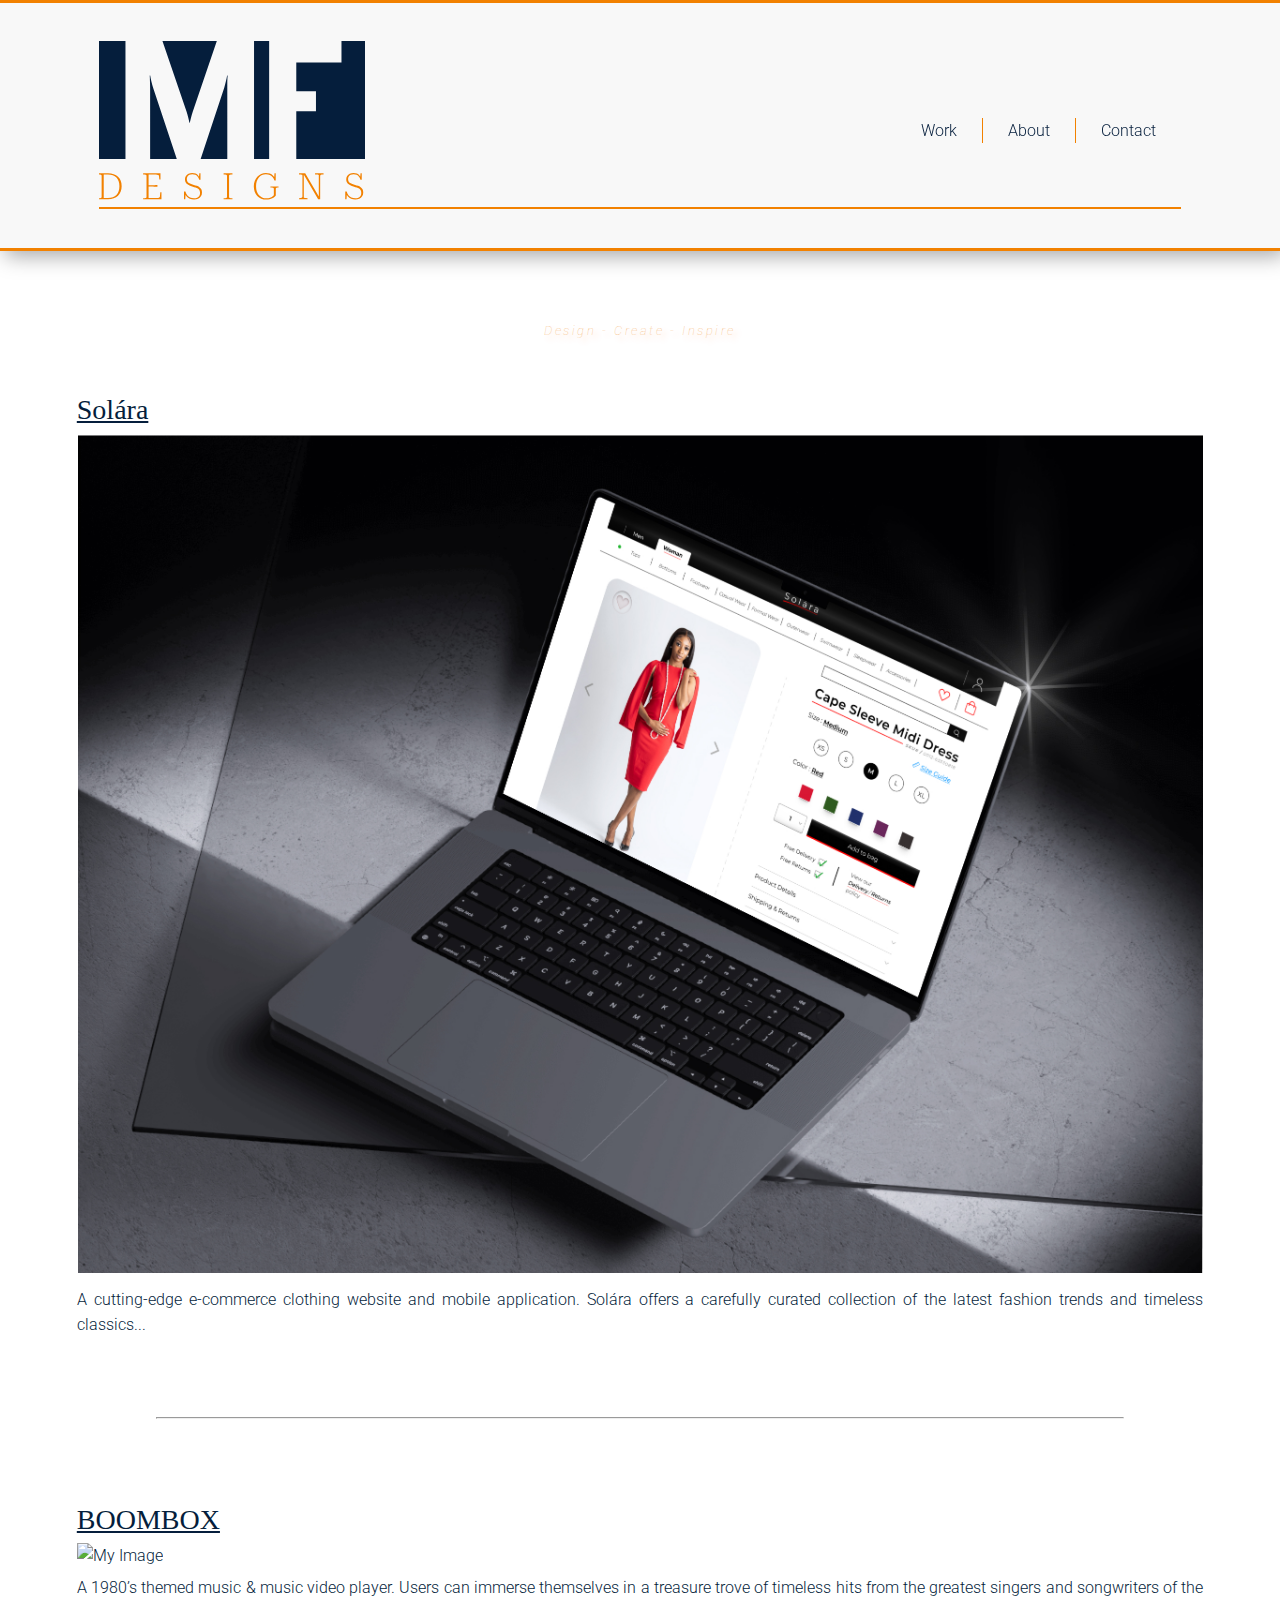
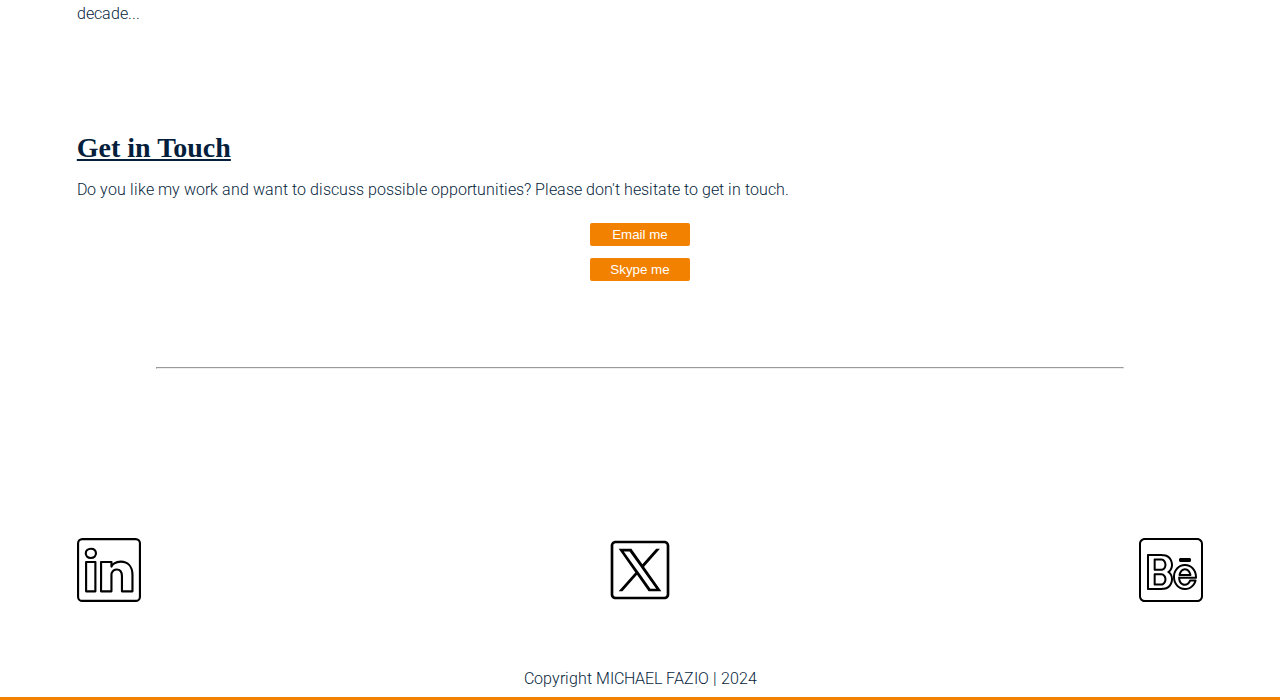
==== commit 05862f13: "added boombox  product page" ====
--- a/index.html
+++ b/index.html
@@ -7,86 +7,86 @@
     <link rel="stylesheet" type="text/css" href="css/style.css">
     <link href="/Users/thefoz/Desktop/portfolio_site--michael_fazio/img/favicon.ico" rel="shortcut icon">
     <meta http-equiv="Content-Type" content="text/html; charset=UTF-8">
-        <meta name="viewport" content="width=device-width, initial-scale=1.0">
-        <meta name="author" content="Michael Fazio">
-        <meta name="description" content="Innovative designs that captivate and inspire">
-        <title>Designs by Michael Fazio</title>
+    <meta name="viewport" content="width=device-width, initial-scale=1.0">
+    <meta name="author" content="Michael Fazio">
+    <meta name="description" content="Innovative designs that captivate and inspire">
+    <title>Designs by Michael Fazio</title>
 </head>
 
 <body>
     <!-- Header -->
     <header>
-        <div>
-            <div><img src="img/mf_designs_logo.svg" alt="MF Designs logo"></div>
-            <nav class="horizontal-nav">
+        <div class="header-container">
+            <div class="logo">
+                <img src="img/mf_designs_logo_v3.svg" alt="MF Designs logo">
+            </div>
+            <nav>
                 <ul>
-                  <li><a href="index.html">Work</a></li>
-                  <li><a href="about.html">About</a></li>
-                  <li><a href="contact.html">Contact</a></li>
+                    <li><a href="index.html">Work</a></li>
+                    <li><a href="about.html">About</a></li>
+                    <li><a href="contact.html">Contact</a></li>
                 </ul>
             </nav>
         </div>
-
     </header>
 
     <!-- Main -->
     <main>
         <!-- Hero -->
-        <div>
             <div>
-                <h1 class="hero-text">Design - Create - Inspire
-                    <span></span></h1> 
+                <h1 class="hero-text"> Design - Create - Inspire
+                </h1> 
             </div>
-        </div>
         <!-- Projects -->
-        <div><!-- open section -->
-            <div><!-- open container -->
-                <div><!-- open row that holds project #1 -->
-                    <div><!-- open 1st column (used for image) -->
-                            <h3>Solára</h3></a>
-                            <picture>
-                                <div>
-                                    <source srcset="img/solára_homepage_mockup--600px.jpg" media="(max-width:767px)">
-                                    <img src="img/solára_homepage_mockup--1200px-1.jpg" alt="Solára Logo">
-                                </div>
-                            </picture>
-                        <div><!-- open paragraph-->
-                            <p>A cutting-edge e-commerce clothing website and mobile application. Solára offers a carefully curated collection of the latest fashion trends and timeless classics...<a href ="solára.html" class="view-project-link">View Project</a>
-                            </p>
-                        </div><!-- end paragraph -->    
-                    </div><!-- end 1st column (used for image) -->
-                </div><!-- end row that holds project #1 -->
-                <div><!-- open row that holds project #1 -->
-                    <div><!-- open 2nd column (used for image) -->
-                            <h3>BOOMBOX</h3>
-                            <picture>
-                                <div>
-                                    <source srcset="img/boombox_homepage_mockup--600px.jpg" media="(max-width:767px)">
-                                    <img src="img/boombox_homepage_mockup--1200px.jpg" alt="My Image">
-                                </div>
-                            </picture>
-                        <div><!-- open paragraph-->
-                            <p>A 1980’s themed music & music video player. Users can immerse themselves in a treasure trove of timeless hits from the greatest singers and songwriters of the decade...<a href="#" class="view-project-link">View Project</a>
-                            </p>
-                        </div><!-- end paragraph -->
-                    </div><!-- end 2nd column (used for image) -->
-                </div><!-- end row that holds project #1 -->
-            </div><!-- end container -->
-        </div><!-- end section -->
+            <div>
+                <div><h3>Solára</h3>
+                    <picture>
+                        <div>
+                            <source srcset="img/solára_homepage_mockup--600px.jpg" media="(max-width:767px)">
+                            <img src="img/solára_homepage_mockup--1200px-1.jpg" alt="Solára Logo">
+                        </div>
+                    </picture>
+                    <div><!-- open paragraph-->
+                        <p>A cutting-edge e-commerce clothing website and mobile application. Solára offers a carefully curated collection of the latest fashion trends and timeless classics...&nbsp;<a href ="solára.html" class="view-project-link">View Project</a>
+                        </p>
+                    </div>
+                    </div>
+                </div>
+                <hr class="hr"> 
+                <div><!-- project 2--><h3>BOOMBOX</h3>
+                    <div>
+                        <picture>
+                            <div>
+                                <source srcset="img/boombox_homepage_mockup--600px.jpg" media="(max-width:767px)">
+                                <img src="img/boombox_homepage_mockup--1200px.jpg" alt="My Image">
+                            </div>
+                        </picture>
+                    <div><!-- open paragraph-->
+                        <p>A 1980’s themed music & music video player. Users can immerse themselves in a treasure trove of timeless hits from the greatest singers and songwriters of the decade...&nbsp;<a href="boombox.html" class="view-project-link">View Project</a>
+                        </p>
+                    </div>
+                </div>
+                </div>
+            </div>
     </main>
-        
+    
     <!-- Footer -->
     <footer>
-        <div><!-- Get in Touch-->
+        <div><!-- Get in Touch--> 
             <h2>Get in Touch</h2>
                 <p>Do you like my work and want to discuss possible opportunities? Please don't hesitate to get in touch.</p>
-                <ul>
-                    <li>Skype me at &nbsp;-- &nbsp;<a href="live:.cid.1ad005d66f596aad" class="get-in-touch-button">live:.cid.1ad005d66f596aad</a>
-                    </li>
-                    <li>
-                        Email me at &nbsp;-- &nbsp;<a href="mailto:michaelfazio80@gmail.com" class="get-in-touch-button">michaelfazio80@gmail.com</a>
-                    </li>
-                </ul>
+                <div class="button-container">
+                    <button class="link-button">
+                        <a href="mailto:michaelfazio80@gmail.com" >
+                            Email me
+                        </a>
+                    </button>
+                    <button class="link-button">
+                        <a href="skype:live:.cid.1ad005d66f596aad?userinfo" >
+                            Skype me
+                        </a>
+                    </button>
+                </div><hr class="hr">
                 <div class="social-icons-container">
                     <a href="https://www.linkedin.com/in/michael-fazio-62298a1b9/" class="social-icons" target="_blank"><?xml version="1.0" ?><svg height="64px" version="1.1" viewBox="0 0 60 60" width="64px" xmlns="http://www.w3.org/2000/svg" xmlns:xlink="http://www.w3.org/1999/xlink"><title/><desc/><defs/><g fill="none" fill-rule="evenodd" id="Page-1" stroke="none" stroke-linejoin="round" stroke-width="1"><g id="Linkedin" stroke="#000000" stroke-width="2" transform="translate(1.000000, 1.000000)"><path d="M51,33.6902 L51,49.0002 L41.146,49.0002 L41.146,34.7492 C41.146,31.0202 39.606,28.4772 36.217,28.4772 C33.623,28.4772 32.179,30.1942 31.511,31.8462 C31.257,32.4442 31.298,33.2702 31.298,34.1002 L31.298,49.0002 L21.535,49.0002 C21.535,49.0002 21.662,23.7602 21.535,21.4652 L31.298,21.4652 L31.298,25.7872 C31.875,23.8972 34.996,21.2022 39.971,21.2022 C46.147,21.2022 51,25.1592 51,33.6902 L51,33.6902 Z" id="Stroke-18"/><polygon id="Stroke-19" points="7.543 49 16.231 49 16.231 21.466 7.543 21.466"/><path d="M16.7815,13.3799 C16.7815,15.7979 14.9335,17.7149 11.9735,17.7149 L11.9135,17.7149 C9.0595,17.7149 7.2115,15.8069 7.2115,13.3849 C7.2115,10.9159 9.1145,9.0499 12.0285,9.0499 C14.9335,9.0499 16.7215,10.9119 16.7815,13.3799 L16.7815,13.3799 Z" id="Stroke-20"/><path d="M54,58 L4,58 C1.791,58 0,56.209 0,54 L0,4 C0,1.791 1.791,0 4,0 L54,0 C56.209,0 58,1.791 58,4 L58,54 C58,56.209 56.209,58 54,58 L54,58 Z" id="Stroke-103"/></g></g></svg></a>
                     <a href="https://www.twitter.com/MFazio0230"
--- a/css/style.css
+++ b/css/style.css
@@ -4,209 +4,270 @@
 Secondary Color (Orange): #f28100
 Background Color (White): #ffffff
 */
-
-img {
-width: 100%;
-height: auto;
+*{
+  box-sizing: border-box;
 }
 
 body {
-    background-color: #ffffff;
-    font-family: 'Roboto';
-    font-size: 16px; /* Sets the font size to 16px */
-    font-weight: 300; /* Sets the font weight to 300 */
-    line-height: 1.6; /* Sets the line-height to 1.6 * the font-size */
-    color: #051e3c;
-    margin: 0;
-  }
-
-h2, h3, h4 {
-  margin: 24px;
-  margin-top: 75px;
-  margin-bottom: 10px;
-}
-
-p {
-  margin: 32px;
-  margin-bottom:25px;
-  margin-top: 15px;
-  text-align: justify;
-}
-  
+  background-color: #ffffff;
+  font-family: 'Roboto';
+  font-size: 16px; 
+  font-weight: 300; 
+  line-height: 1.6; 
+  color: #051e3c;
+  margin: 0;
+  padding: 0;
+}
+
+header {
+  position: fixed;
+  top: 0;
+	width: 100%; 
+	background:#f8f8f8; 
+  border-top: 3px solid #f28100;
+  border-bottom: 3px solid #f28100; 
+	box-shadow: 5px 5px 20px rgba(0, 0, 0, 0.35); 
+	-webkit-box-shadow: 5px 5px 20px rgba(0, 0, 0, 0.35); 
+	-moz-box-shadow: 5px 5px 20px rgba(0, 0, 0, 0.35); 
+  display: flex;
+  z-index: 1;
+  padding: 3%;
+}
+
+h3 {
+  margin-bottom: 1px;
+  margin-top: 4%;
+  font-family: 'Roboto Serif';
+  font-size: 1.75em;
+  font-weight: 400;
+  text-decoration: underline;
+}
+
 h2 {
+  margin-bottom: 1px;
+  margin-top: 7px;
   font-family: 'Roboto Serif';
   font-size: 1.75em;
   font-weight: 700;
   text-decoration: underline;
-  margin-top: 25px;
-}
-
-h3 {
-  font-family: 'Roboto Serif';
-  font-size: 1.75em;
-  font-weight: 400;
-  text-decoration: underline; 
-  margin-top: 25px;
 }
 
 h4 {
   font-size: 1.35em;
   font-weight: 400;
-  text-decoration:  none;
-  margin-top: 15px;
-}
-
-img {
+}
+
+p {
+  margin-top: 6px;
+  text-align: justify;
+}
+
+.header-container{
+  border-bottom: 2px #f28100 solid;
+  display: flex;
+  justify-content: space-between;
+  align-items: center;
+  width: 90%;
+  margin: 0 auto;
+}
+
+nav ul {
+display: flex;
+padding: 0;
+margin: 0;
+list-style: none;
+justify-content: center;
+margin-bottom: -12px;
+}
+
+nav li {
+  padding: 0px 25px;
+  display: inline-block;
+  border-right: 1px solid #f28100;
+  flex-direction: row-reverse;
+}
+
+nav li:last-child{
+  border-right: none;
+}
+
+.header-container nav li a {
+  color:#051e3c;
+  text-decoration: none;
+  display: block;
+}
+
+.header-container nav li a:hover,.header-container nav li a:focus{
+  text-decoration: underline;
+}
+
+.logo img {
+  max-width: 60%;
+  max-height: 50%;
+}
+
+main {
+  padding: 13% 6% 0 6%; 
+}
+
+@media only screen and (max-width: 767px){
+
+  .header-container{
+    display: inline-block;
+    align-items: center;
+    width: 100%;
+    margin: 0 auto;
+    padding: 3%;
+    padding-top: 5%;
+    border: none;
+  }
+
+  .logo img {
+    max-width: 100%;
+    max-height: 100%;
+    border-bottom: 1px solid #f28100;
+    margin: 0 auto;
+    margin-top: -2%;
+    padding-bottom: 15px;
+  }
+
+  main {
+    padding-top: 235px;
+    margin-top: -125px;
+    padding-bottom: 10px;
+    border-bottom: 1px #f28100 solid;
+    box-shadow: 5px 5px 10px rgba(0, 0, 0, 0.15); 
+    -webkit-box-shadow: 5px 5px 10px rgba(0, 0, 0, 0.15); 
+    -moz-box-shadow: 5px 5px 10px rgba(0, 0, 0, 0.15); 
+  }
+
+  .no-border main{
+    border-bottom: none;
+    box-shadow: none; 
+    -webkit-box-shadow: none;
+    -moz-box-shadow: none;
+  }
+}  
+@media only screen and (min-width: 768px) and (max-width: 1024px){
+  main{
+    padding-top: 45%;
+  }
+}
+
+.hr {
+  margin: 7%;
+}
+
+footer {
+  padding: 6% 6% 0 6%; 
+  border-bottom: 3px solid #f28100; 
+}
+
+
+.hero-text {
+  display: inline-block;
+  padding-top: 45px;
   width: 100%;
-}
-  
-a {
-  text-decoration: none;
-}
-
-.hero-text {
+  margin-top: 110px;
+  margin-bottom: 0%;
   font-style: italic;
-  font-size: 1.5em;
-  letter-spacing: .25em;
+  font-size: .8em;
+  letter-spacing: .2em;
   font-weight: 100;
-  opacity: .25;
-  text-align: center;
-  text-decoration: none;
-  justify-content: space-between;
-  margin-top: 25px;
-}
-
-.horizontal-nav {
-  margin: 0;
-}
-
-.horizontal-nav ul {
-  list-style-type: none;
-  margin: 0;
-  padding: 20PX;
-  overflow: hidden;
-  display: flex;
-  text-align: center;
-}
-
-.horizontal-nav li {
-  justify-content: center;
-  text-decoration: none;
-  text-align: center;
-  padding: 1px 15px;
-  align-items: center;
-  color: #ffffff;
-  text-align: center;
-  margin: 15px; 
-  background-color:#f28100;
-  text-decoration: underline;
-  text-decoration-color: #ffffff;
-}
-
-.horizontal-nav li a {
-  color: white;
-  text-align: center;
-  text-decoration: none;
-}
-
-.horizontal-nav li:hover,
-:focus {
-  background-color: #051e3c;
-  color: #ffffff;
-}
+  opacity: .5;
+  text-align: center;
+  color: #f28100;
+  text-shadow: 4px 4px 4px rgba(255, 115, 0, 0.5) ;
+  -webkit-text-shadow: 4px 4px 4px rgba(255, 123, 0, 0.5) ;
+  -moz-text-shadow: 4px 4px 4px rgba(255, 132, 0, 0.5)
+}
+
 
 .text-align-center {
   text-align: center;
-  margin-bottom: 15px;
-}
-
-a:visited {
-  color: #f28100;
-  text-decoration: underline;
-}
-
-a:focus {
-  background-color: #051e3c;
-  color: #ffffff;
-  padding: 0px;
-}
-
-a:active {
-  color: #f28100;
-  text-decoration: underline;   
+  margin-top: 5x;
+  margin-bottom: 5px;
 }
 
 .social-icons-container {
   display: flex;
   justify-content: space-between;
-  margin: 64px;
-  margin-top: 7%;
-  margin-bottom: 3%;
-}
-
-.social-icons:hover,
-:focus {
+  margin-top: 15%;
+  margin-bottom: 5%;
+}
+ 
+img {
+  width: 100%;
+  height: auto;
+  }
+  
+.social-icons-container a:hover,
+.social-icons-container a:focus {
+  align-items: center;
   background-color:#f28100;
   outline: none;
   border: none;
 }
 
-.get-in-touch-button {
+
+.view-project-link, a:visited{
+  color: #f28100;
+  text-decoration: underline;
+}
+
+.view-project-link {
   justify-content: center;
+  border-radius: 2px;
+  padding: 10px;
+  align-items: center;
+  text-decoration: none;
+  text-align: center;
+  align-items: center;
+  color: #ffffff;
+  padding: 3px;
+}
+
+.view-project-link:hover {
+  justify-content: center;
+  border-radius: 2px;
+  padding: 10px;
+  background-color: #051e3c;
+  align-items: center;
+  text-decoration: none;
+  text-align: center;
+  align-items: center;
+  color: #ffffff;
+  padding: 3px;
+}
+
+.link-button {
+  width: 100px;
   background-color: #f28100;
-  text-decoration: none;
-  text-align: center;
-  padding: 2px 10px;
-  align-items: center;
+  border-radius: 2px;
+  margin-top: 5px;
+  margin-bottom: 7px;
+  border: none;
+  text-align: center;
+}
+
+.link-button a {
+  text-decoration: none;
+  color: white;
+  display: block;
+  padding: 3px;
+}
+
+.link-button:hover {
+  justify-content: center;
+  width: 100%;
+  border-radius: 2px;
+  background-color: #051e3c;
   color: #ffffff;
-}
-
-.get-in-touch-button:hover,
-:focus {
-  justify-content: center;
-  background-color:#051e3c;
-  text-decoration: none;
-  text-align: center;
-  align-items: center;
-  color: #ffffff;
-}
-
-.download-resume-button {
-  display: block;
-  margin: auto;
-  width: 175px;
-  height: 40px;
-  justify-content: center;
-  background-color: #f28100;
-  text-decoration: none;
-  border: none;
-  text-align: center;
-  padding: 0px;
-  margin-bottom: 50px;
-}
-
-.download-resume-button a {
-  color: #ffffff;
-  text-decoration: none;
-}
-
-.download-resume-button:hover,
-:focus {
-  background-color: #051e3c;
-}
-
-.view-project-link{
-  color: #f28100;
-}
-
-.view-project-link:hover,
-:focus{
-  justify-content: center;
-  background-color:#051e3c;
-  text-decoration: none;
-  text-align: center;
-  align-items: center;
-  color: #ffffff;
-  padding: 5px;
-  height: 2px;
-}+  padding: none; 
+}
+
+.button-container{
+  width: 100px;
+  margin: 0 auto;
+} 
+
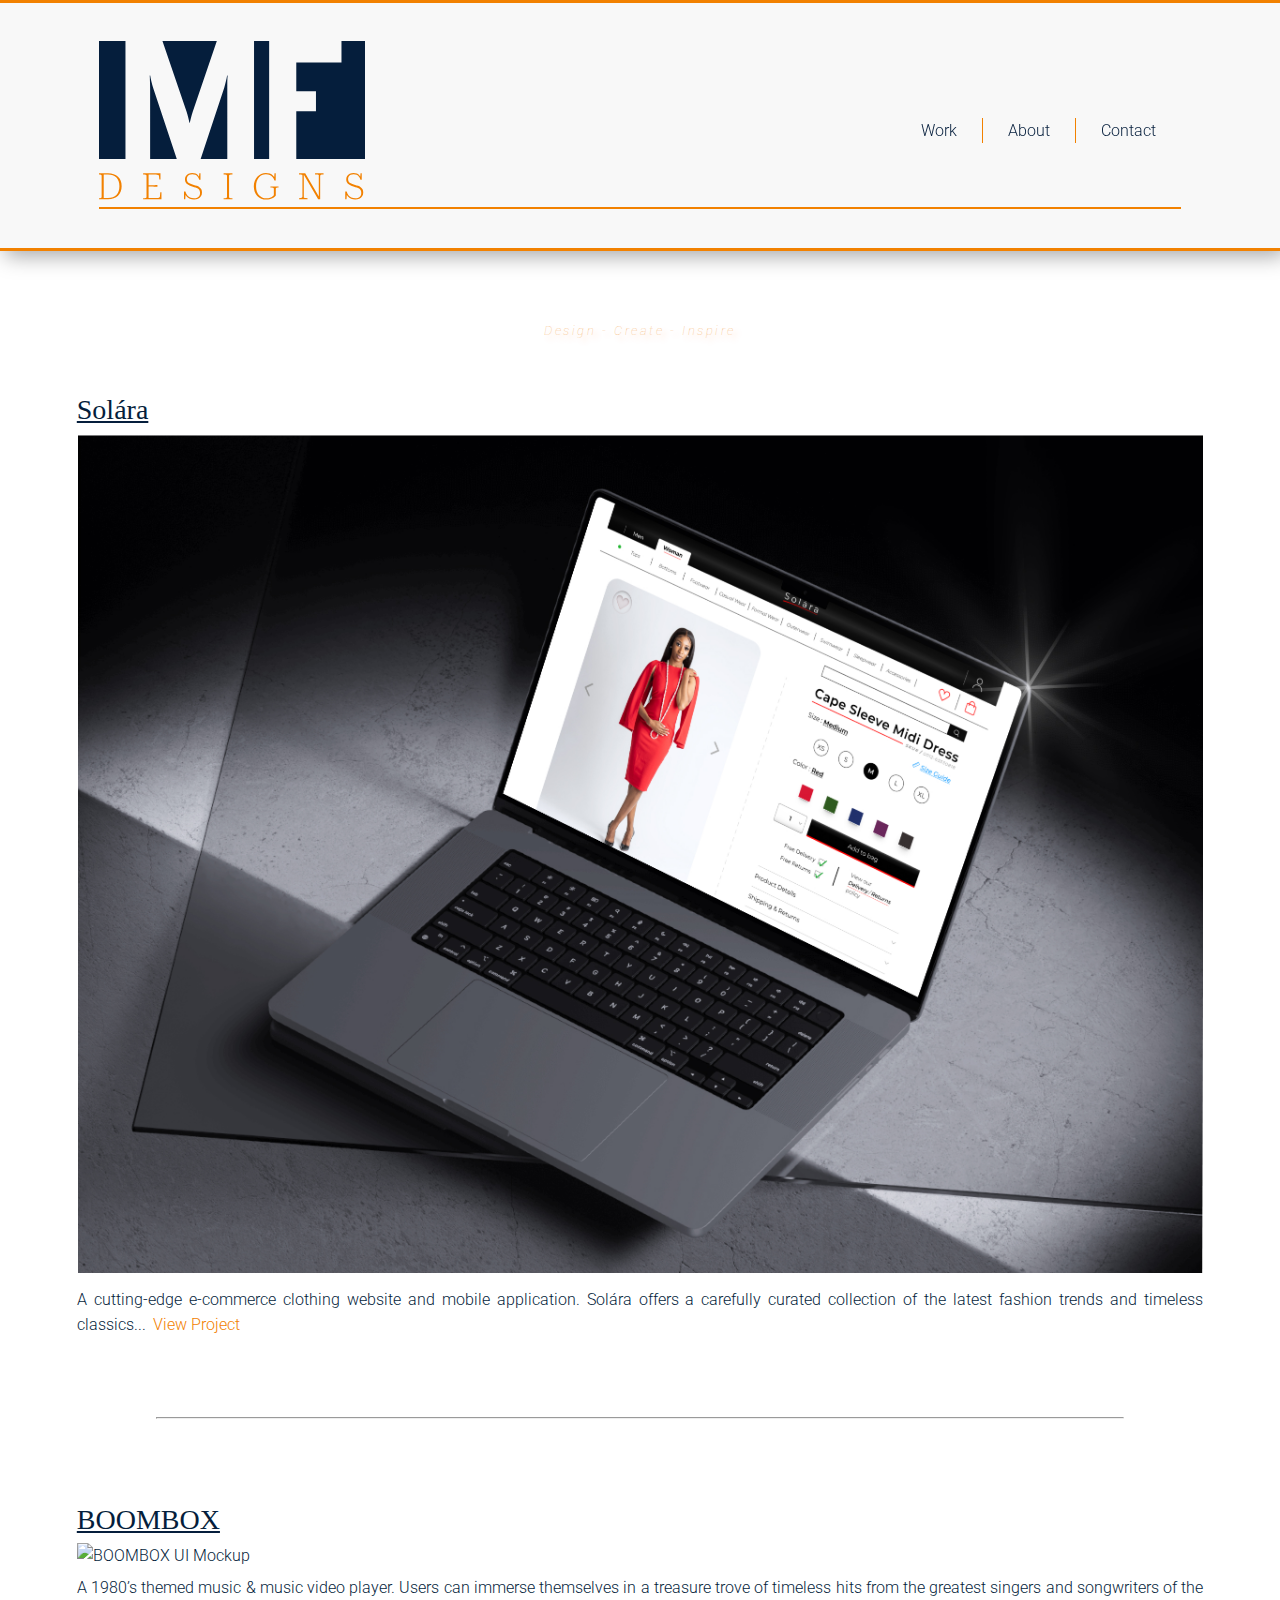
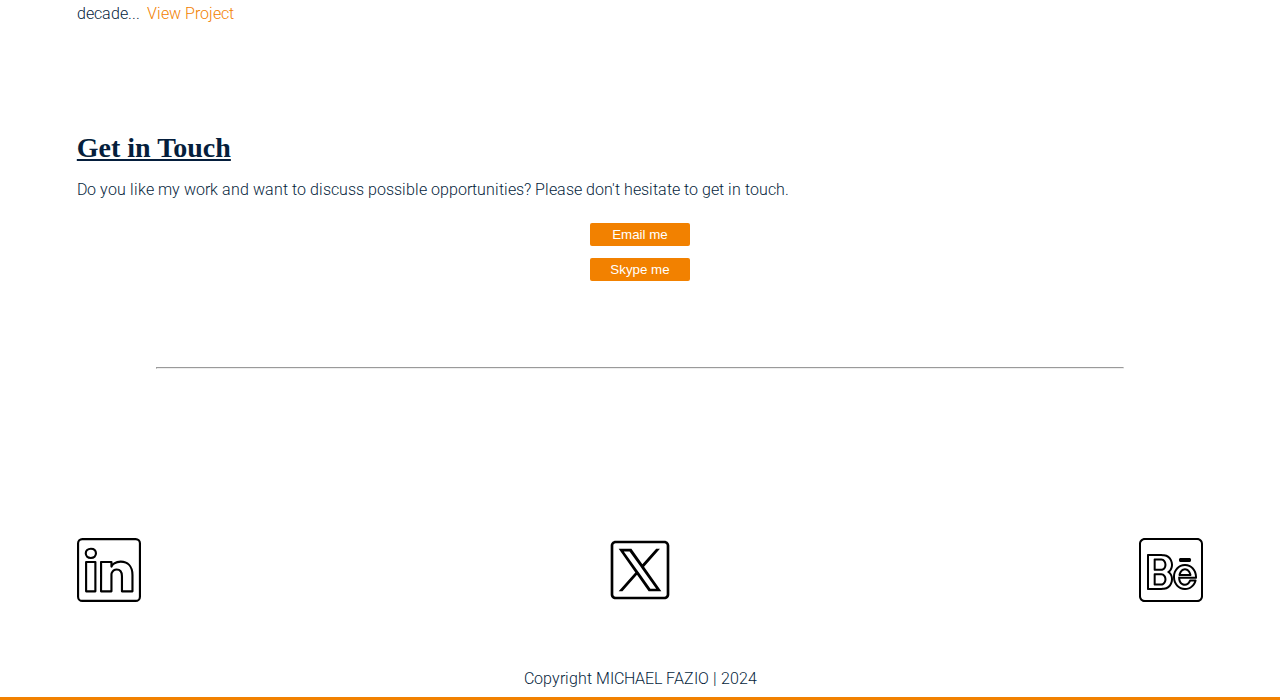
==== commit 5f181773: "restructured files" ====
--- a/index.html
+++ b/index.html
@@ -42,8 +42,8 @@
                 <div><h3>Solára</h3>
                     <picture>
                         <div>
-                            <source srcset="img/solára_homepage_mockup--600px.jpg" media="(max-width:767px)">
-                            <img src="img/solára_homepage_mockup--1200px-1.jpg" alt="Solára Logo">
+                            <source srcset="img/project_images--compressed/images(1200px)/solara(600px)-4x/solára_homepage_mockup--1200px-1.jpg" media="(max-width:767px)">
+                            <img src="img/project_images--compressed/images(1200px)/solara(1200px)-4x/solára_homepage_mockup--1200px-1.jpg" alt="Solára UI Mockup">
                         </div>
                     </picture>
                     <div><!-- open paragraph-->
@@ -57,8 +57,8 @@
                     <div>
                         <picture>
                             <div>
-                                <source srcset="img/boombox_homepage_mockup--600px.jpg" media="(max-width:767px)">
-                                <img src="img/boombox_homepage_mockup--1200px.jpg" alt="My Image">
+                                <source srcset="img/project_images--compressed/images(600px)/boombox(600px)/boombox_homepage_mockup--600px.jpg" media="(max-width:767px)">
+                                <img src="img/project_images--compressed/images(1200px)/boombox(1200px)-4x/boombox_homepage_mockup--1200px.jpg" alt="BOOMBOX UI Mockup">
                             </div>
                         </picture>
                     <div><!-- open paragraph-->
--- a/css/style.css
+++ b/css/style.css
@@ -110,6 +110,11 @@
   padding: 13% 6% 0 6%; 
 }
 
+footer {
+  padding: 6% 6% 0 6%; 
+  border-bottom: 3px solid #f28100; 
+}
+
 @media only screen and (max-width: 767px){
 
   .header-container{
@@ -147,6 +152,12 @@
     -webkit-box-shadow: none;
     -moz-box-shadow: none;
   }
+
+  .no-border footer{
+    padding: 45% 6% 0 6%; 
+    border-bottom: 3px solid #f28100; 
+  }
+
 }  
 @media only screen and (min-width: 768px) and (max-width: 1024px){
   main{
@@ -209,12 +220,6 @@
   border: none;
 }
 
-
-.view-project-link, a:visited{
-  color: #f28100;
-  text-decoration: underline;
-}
-
 .view-project-link {
   justify-content: center;
   border-radius: 2px;
@@ -223,7 +228,7 @@
   text-decoration: none;
   text-align: center;
   align-items: center;
-  color: #ffffff;
+  color: #f28100;
   padding: 3px;
 }
 
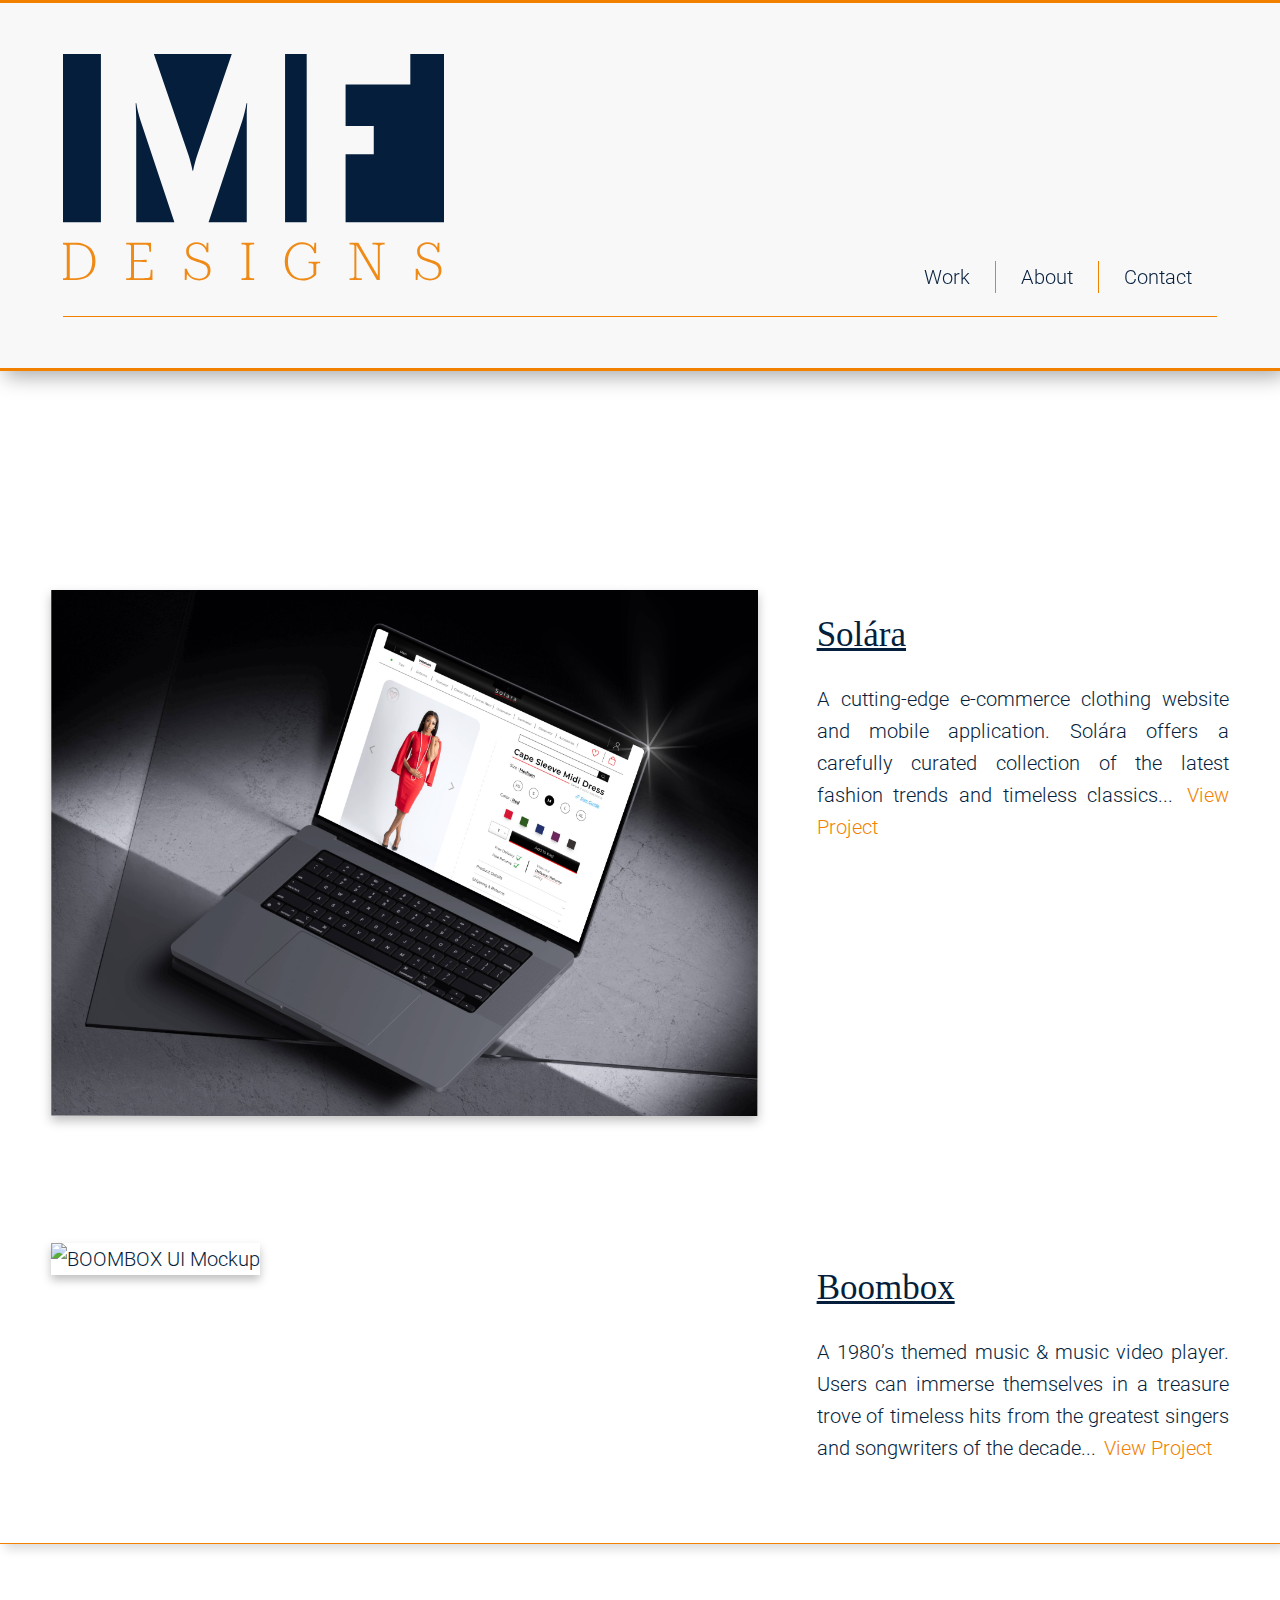
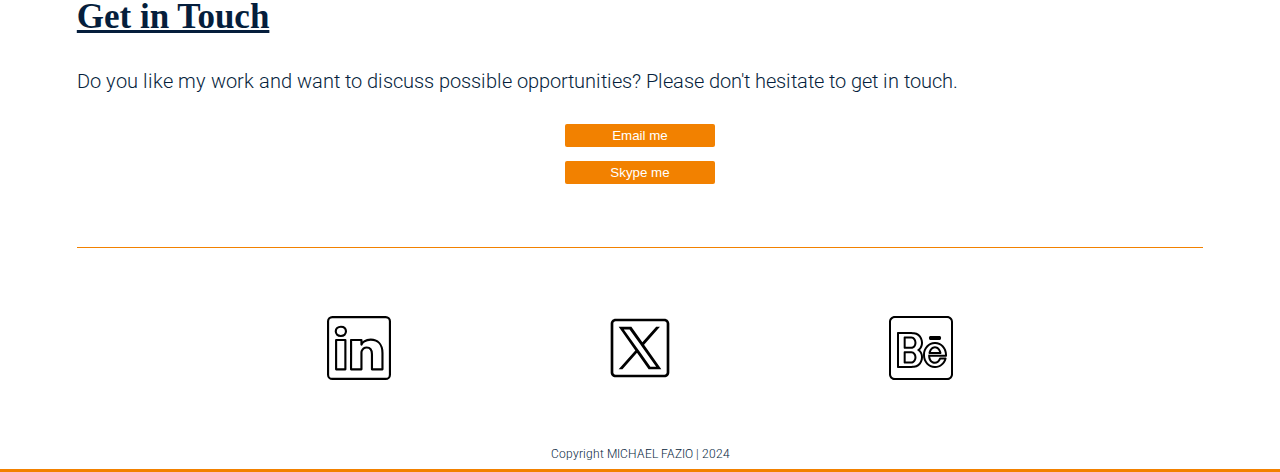
==== commit 3123e85e: "Added media queries for M & LG screen sizes" ====
--- a/index.html
+++ b/index.html
@@ -5,7 +5,7 @@
     <link href="https://fonts.googleapis.com/css?family=Roboto" rel="stylesheet">
     <link rel="stylesheet" type="text/css" href="https://cdnjs.cloudflare.com/ajax/libs/normalize/8.0.0/normalize.min.css">
     <link rel="stylesheet" type="text/css" href="css/style.css">
-    <link href="/Users/thefoz/Desktop/portfolio_site--michael_fazio/img/favicon.ico" rel="shortcut icon">
+    <link href="/Users/thefoz/Desktop/portfolio_site--michael_fazio copy/img/favicon.ico" rel="shortcut icon">
     <meta http-equiv="Content-Type" content="text/html; charset=UTF-8">
     <meta name="viewport" content="width=device-width, initial-scale=1.0">
     <meta name="author" content="Michael Fazio">
@@ -17,9 +17,7 @@
     <!-- Header -->
     <header>
         <div class="header-container">
-            <div class="logo">
-                <img src="img/mf_designs_logo_v3.svg" alt="MF Designs logo">
-            </div>
+            <img src="img/mf_designs_logo_v3.svg" alt="MF Designs logo">
             <nav>
                 <ul>
                     <li><a href="index.html">Work</a></li>
@@ -32,42 +30,62 @@
 
     <!-- Main -->
     <main>
-        <!-- Hero -->
-            <div>
-                <h1 class="hero-text"> Design - Create - Inspire
-                </h1> 
-            </div>
+        <div class="word-container">
+            <span class="word" id="design">Design</span>
+            <span class="word" id="create">Create</span>
+            <span class="word" id="inspire">Inspire</span>
+        </div>
+          
         <!-- Projects -->
-            <div>
-                <div><h3>Solára</h3>
-                    <picture>
-                        <div>
-                            <source srcset="img/project_images--compressed/images(1200px)/solara(600px)-4x/solára_homepage_mockup--1200px-1.jpg" media="(max-width:767px)">
-                            <img src="img/project_images--compressed/images(1200px)/solara(1200px)-4x/solára_homepage_mockup--1200px-1.jpg" alt="Solára UI Mockup">
+
+            <div class="whole-container"> <!-- Whole Section Block -->
+
+                <div> <!-- Container - The first container is for Solara -->
+
+                    <div class="row"> <!-- Row for Columns -->
+                        <div class="left-col">
+                            <picture>
+                                <source srcset="img/project_images--compressed/images(600px)/solara(600px)/solára_homepage_mockup--600px.jpg" media="(max-width:767px)">
+                                <img src="img/project_images--compressed/images(1200px)/solara(1200px)-4x/solára_homepage_mockup--1200px.jpg" alt="Solára UI Mockup">
+                            </picture>
                         </div>
-                    </picture>
-                    <div><!-- open paragraph-->
-                        <p>A cutting-edge e-commerce clothing website and mobile application. Solára offers a carefully curated collection of the latest fashion trends and timeless classics...&nbsp;<a href ="solára.html" class="view-project-link">View Project</a>
-                        </p>
+
+                        <div class="right-col"><!-- open paragraph-->
+                            <h3 class="title-for-mobile">
+                                Solára
+                            </h3>
+                            <p>A cutting-edge e-commerce clothing website and mobile application. Solára offers a carefully curated collection of the latest fashion trends and timeless classics...&nbsp;<a href ="solára.html" class="view-project-link">View Project</a>
+                            </p>
+                        </div>
+
                     </div>
-                    </div>
+
                 </div>
-                <hr class="hr"> 
-                <div><!-- project 2--><h3>BOOMBOX</h3>
-                    <div>
-                        <picture>
-                            <div>
+
+                <div><!-- Container - The second container is for BoomBox -->
+
+                    <div class="row"><!-- Row for Columns -->
+                        <div class="left-col">
+                            <picture>
                                 <source srcset="img/project_images--compressed/images(600px)/boombox(600px)/boombox_homepage_mockup--600px.jpg" media="(max-width:767px)">
                                 <img src="img/project_images--compressed/images(1200px)/boombox(1200px)-4x/boombox_homepage_mockup--1200px.jpg" alt="BOOMBOX UI Mockup">
-                            </div>
-                        </picture>
-                    <div><!-- open paragraph-->
-                        <p>A 1980’s themed music & music video player. Users can immerse themselves in a treasure trove of timeless hits from the greatest singers and songwriters of the decade...&nbsp;<a href="boombox.html" class="view-project-link">View Project</a>
-                        </p>
+                            </picture>
+                        </div>
+
+                        <div class="right-col"><!-- open paragraph-->
+                            <h3>
+                                Boombox
+                            </h3>
+                            <p>A 1980’s themed music & music video player. Users can immerse themselves in a treasure trove of timeless hits from the greatest singers and songwriters of the decade...&nbsp;<a href="boombox.html" class="view-project-link">View Project</a>
+                            </p>
+                        </div>
+                        
                     </div>
+
                 </div>
-                </div>
+
             </div>
+
     </main>
     
     <!-- Footer -->
@@ -86,13 +104,224 @@
                             Skype me
                         </a>
                     </button>
-                </div><hr class="hr">
+                </div>
                 <div class="social-icons-container">
-                    <a href="https://www.linkedin.com/in/michael-fazio-62298a1b9/" class="social-icons" target="_blank"><?xml version="1.0" ?><svg height="64px" version="1.1" viewBox="0 0 60 60" width="64px" xmlns="http://www.w3.org/2000/svg" xmlns:xlink="http://www.w3.org/1999/xlink"><title/><desc/><defs/><g fill="none" fill-rule="evenodd" id="Page-1" stroke="none" stroke-linejoin="round" stroke-width="1"><g id="Linkedin" stroke="#000000" stroke-width="2" transform="translate(1.000000, 1.000000)"><path d="M51,33.6902 L51,49.0002 L41.146,49.0002 L41.146,34.7492 C41.146,31.0202 39.606,28.4772 36.217,28.4772 C33.623,28.4772 32.179,30.1942 31.511,31.8462 C31.257,32.4442 31.298,33.2702 31.298,34.1002 L31.298,49.0002 L21.535,49.0002 C21.535,49.0002 21.662,23.7602 21.535,21.4652 L31.298,21.4652 L31.298,25.7872 C31.875,23.8972 34.996,21.2022 39.971,21.2022 C46.147,21.2022 51,25.1592 51,33.6902 L51,33.6902 Z" id="Stroke-18"/><polygon id="Stroke-19" points="7.543 49 16.231 49 16.231 21.466 7.543 21.466"/><path d="M16.7815,13.3799 C16.7815,15.7979 14.9335,17.7149 11.9735,17.7149 L11.9135,17.7149 C9.0595,17.7149 7.2115,15.8069 7.2115,13.3849 C7.2115,10.9159 9.1145,9.0499 12.0285,9.0499 C14.9335,9.0499 16.7215,10.9119 16.7815,13.3799 L16.7815,13.3799 Z" id="Stroke-20"/><path d="M54,58 L4,58 C1.791,58 0,56.209 0,54 L0,4 C0,1.791 1.791,0 4,0 L54,0 C56.209,0 58,1.791 58,4 L58,54 C58,56.209 56.209,58 54,58 L54,58 Z" id="Stroke-103"/></g></g></svg></a>
-                    <a href="https://www.twitter.com/MFazio0230"
-                    class="social-icons" target="_blank"><?xml version="1.0" ?><svg xmlns="http://www.w3.org/2000/svg" xmlns:xlink="http://www.w3.org/1999/xlink" version="1.1" id="Layer_1" width="64px" height="64px" viewBox="0 0 24 24" style="enable-background:new 0 0 24 24;" xml:space="preserve"><g><path d="M21.159809,2C21.623091,2,22,2.376909,22,2.840191v18.319618C22,21.623091,21.623091,22,21.159809,22H2.84019   C2.37691,22,2,21.623091,2,21.159809V2.840191C2,2.376909,2.37691,2,2.84019,2H21.159809 M21.159809,1H2.84019   C1.82388,1,1,1.823879,1,2.840191v18.319618C1,22.176121,1.82388,23,2.84019,23h18.319618C22.176121,23,23,22.176121,23,21.159809   V2.840191C23,1.823879,22.176121,1,21.159809,1L21.159809,1z"/></g><path d="M13.523985,10.775623L19.480984,4h-1.41143l-5.174801,5.88195L8.764665,4H4l6.246901,8.895341L4,20h1.411431  l5.461361-6.21299L15.235336,20H20L13.523985,10.775623z M11.590199,12.973429l-0.633908-0.886331L5.920428,5.041171h2.168246  l4.065295,5.6884l0.631236,0.886331l5.283681,7.39365H15.90064L11.590199,12.973429z"/></svg></a>
-                    <a href="https://www.behance.net/MiichaelFazio"
-                    class="social-icons" target="_blank"><?xml version="1.0" ?><svg width="64px" height="64" id="svg2" overflow="visible" style="fill-rule:evenodd;stroke-width:0.50099999;stroke-linejoin:bevel;overflow:visible" version="1.1" viewBox="0 0 25.600005 25.600001" width="64" height="64px" xmlns="http://www.w3.org/2000/svg" xmlns:cc="http://creativecommons.org/ns#" xmlns:dc="http://purl.org/dc/elements/1.1/" xmlns:inkscape="http://www.inkscape.org/namespaces/inkscape" xmlns:rdf="http://www.w3.org/1999/02/22-rdf-syntax-ns#" xmlns:sodipodi="http://sodipodi.sourceforge.net/DTD/sodipodi-0.dtd" xmlns:svg="http://www.w3.org/2000/svg" xmlns:xlink="http://www.w3.org/1999/xlink"><script id="script3301" xlink:href=""/><script id="script3299" xlink:href=""/><defs id="defs4"><marker id="DefaultArrow2" markerHeight="1" markerUnits="strokeWidth" markerWidth="1" orient="auto" overflow="visible" style="overflow:visible" viewBox="0 0 1 1"><g id="g7" transform="scale(0.00925926,0.00925926)"><path d="M -9,54 -9,-54 117,0 z" id="path9"/></g></marker><marker id="DefaultArrow3" markerHeight="1" markerUnits="strokeWidth" markerWidth="1" orient="auto" overflow="visible" style="overflow:visible" viewBox="0 0 1 1"><g id="g12" transform="scale(0.00925926,0.00925926)"><path d="M -27,54 -9,0 -27,-54 135,0 z" id="path14"/></g></marker><marker id="DefaultArrow4" markerHeight="1" markerUnits="strokeWidth" markerWidth="1" orient="auto" overflow="visible" style="overflow:visible" viewBox="0 0 1 1"><g id="g17" transform="scale(0.00925926,0.00925926)"><path d="M -9,0 -9,-45 C -9,-51.708 2.808,-56.58 9,-54 L 117,-9 C 120.916,-7.369 126,-4.242 126,0 126,4.242 120.916,7.369 117,9 L 9,54 C 2.808,56.58 -9,51.708 -9,45 z" id="path19"/></g></marker><marker id="DefaultArrow5" markerHeight="1" markerUnits="strokeWidth" markerWidth="1" orient="auto" overflow="visible" style="overflow:visible" viewBox="0 0 1 1"><g id="g22" transform="scale(0.00925926,0.00925926)"><path d="M -54,0 C -54,29.807 -29.807,54 0,54 29.807,54 54,29.807 54,0 54,-29.807 29.807,-54 0,-54 -29.807,-54 -54,-29.807 -54,0 z" id="path24"/></g></marker><marker id="DefaultArrow6" markerHeight="1" markerUnits="strokeWidth" markerWidth="1" orient="auto" overflow="visible" style="overflow:visible" viewBox="0 0 1 1"><g id="g27" transform="scale(0.00925926,0.00925926)"><path d="M -63,0 0,63 63,0 0,-63 z" id="path29"/></g></marker><marker id="DefaultArrow7" markerHeight="1" markerUnits="strokeWidth" markerWidth="1" orient="auto" overflow="visible" style="overflow:visible" viewBox="0 0 1 1"><g id="g32" transform="scale(0.00925926,0.00925926)"><path d="M 18,-54 108,-54 63,0 108,54 18,54 -36,0 z" id="path34"/></g></marker><marker id="DefaultArrow8" markerHeight="1" markerUnits="strokeWidth" markerWidth="1" orient="auto" overflow="visible" style="overflow:visible" viewBox="0 0 1 1"><g id="g37" transform="scale(0.00925926,0.00925926)"><path d="M -36,0 18,-54 54,-54 18,-18 27,-18 63,-54 99,-54 63,-18 72,-18 108,-54 144,-54 90,0 144,54 108,54 72,18 63,18 99,54 63,54 27,18 18,18 54,54 18,54 z" id="path39"/></g></marker><marker id="DefaultArrow9" markerHeight="1" markerUnits="strokeWidth" markerWidth="1" orient="auto" overflow="visible" style="overflow:visible" viewBox="0 0 1 1"><g id="g42" transform="scale(0.00925926,0.00925926)"><path d="M 0,45 -45,0 0,-45 45,0 z M 0,63 -63,0 0,-63 63,0 z" id="path44"/></g></marker><filter color-interpolation-filters="sRGB" id="StainedFilter"><feBlend id="feBlend47" in="SourceGraphic" in2="BackgroundImage" mode="multiply" result="blend"/><feComposite id="feComposite49" in="blend" in2="SourceAlpha" operator="in" result="comp"/></filter><filter color-interpolation-filters="sRGB" id="BleachFilter"><feBlend id="feBlend52" in="SourceGraphic" in2="BackgroundImage" mode="screen" result="blend"/><feComposite id="feComposite54" in="blend" in2="SourceAlpha" operator="in" result="comp"/></filter><filter color-interpolation-filters="sRGB" id="InvertTransparencyBitmapFilter"><feComponentTransfer id="feComponentTransfer57"><feFuncR amplitude="1.055" exponent=".416666666" id="feFuncR59" offset="-0.055" type="gamma"/><feFuncG amplitude="1.055" exponent=".416666666" id="feFuncG61" offset="-0.055" type="gamma"/><feFuncB amplitude="1.055" exponent=".416666666" id="feFuncB63" offset="-0.055" type="gamma"/></feComponentTransfer><feComponentTransfer id="feComponentTransfer65"><feFuncR id="feFuncR67" intercept="1" slope="-1" type="linear"/><feFuncG id="feFuncG69" intercept="1" slope="-1" type="linear"/><feFuncB id="feFuncB71" intercept="1" slope="-1" type="linear"/><feFuncA id="feFuncA73" intercept="0" slope="1" type="linear"/></feComponentTransfer><feComponentTransfer id="feComponentTransfer75"><feFuncR amplitude="1" exponent="2.4" id="feFuncR77" offset="0" type="gamma"/><feFuncG amplitude="1" exponent="2.4" id="feFuncG79" offset="0" type="gamma"/><feFuncB amplitude="1" exponent="2.4" id="feFuncB81" offset="0" type="gamma"/></feComponentTransfer></filter><radialGradient cx="0" cy="0" gradientTransform="matrix(0,-1,0.886054,0,172.174,122.358)" gradientUnits="userSpaceOnUse" id="RadialGradient" r="237.42799"><stop id="stop84" offset="0" stop-color="#473600"/><stop id="stop86" offset="0.792135000228882" stop-color="#3d2f00"/><stop id="stop88" offset="0.990000009536743" stop-color="#3a2c00"/><stop id="stop90" offset="1" stop-color="#3a2c00"/></radialGradient><radialGradient cx="0" cy="0" gradientTransform="matrix(0,-1,0.886054,0,170.916,119.88)" gradientUnits="userSpaceOnUse" id="RadialGradient_1" r="237.42799"><stop id="stop93" offset="0" stop-color="#553e00"/><stop id="stop95" offset="0.792135000228882" stop-color="#403200"/><stop id="stop97" offset="0.990000009536743" stop-color="#3b2b00"/><stop id="stop99" offset="1" stop-color="#3b2b00"/></radialGradient><radialGradient cx="0" cy="0" gradientTransform="matrix(0,-1,0.886054,0,169.66,117.403)" gradientUnits="userSpaceOnUse" id="RadialGradient_2" r="237.42799"><stop id="stop102" offset="0" stop-color="#634700"/><stop id="stop104" offset="0.792135000228882" stop-color="#443400"/><stop id="stop106" offset="0.990000009536743" stop-color="#3c2a00"/><stop id="stop108" offset="1" stop-color="#3c2a00"/></radialGradient><radialGradient cx="0" cy="0" gradientTransform="matrix(0,-1,0.886054,0,168.403,114.925)" gradientUnits="userSpaceOnUse" id="RadialGradient_3" r="237.42799"><stop id="stop111" offset="0" stop-color="#724f00"/><stop id="stop113" offset="0.792135000228882" stop-color="#473600"/><stop id="stop115" offset="0.990000009536743" stop-color="#3c2900"/><stop id="stop117" offset="1" stop-color="#3c2900"/></radialGradient><radialGradient cx="0" cy="0" gradientTransform="matrix(0,-1,0.886054,0,167.146,112.448)" gradientUnits="userSpaceOnUse" id="RadialGradient_4" r="237.42799"><stop id="stop120" offset="0" stop-color="#805800"/><stop id="stop122" offset="0.792135000228882" stop-color="#4b3800"/><stop id="stop124" offset="0.990000009536743" stop-color="#3d2800"/><stop id="stop126" offset="1" stop-color="#3d2800"/></radialGradient><radialGradient cx="0" cy="0" gradientTransform="matrix(0,-1,0.886054,0,165.889,109.97)" gradientUnits="userSpaceOnUse" id="RadialGradient_5" r="237.42799"><stop id="stop129" offset="0" stop-color="#8e6000"/><stop id="stop131" offset="0.792135000228882" stop-color="#4e3b00"/><stop id="stop133" offset="0.990000009536743" stop-color="#3e2700"/><stop id="stop135" offset="1" stop-color="#3e2700"/></radialGradient><radialGradient cx="0" cy="0" gradientTransform="matrix(0,-1,0.886054,0,164.632,107.493)" gradientUnits="userSpaceOnUse" id="RadialGradient_6" r="237.42799"><stop id="stop138" offset="0" stop-color="#9c6900"/><stop id="stop140" offset="0.792135000228882" stop-color="#523d00"/><stop id="stop142" offset="0.990000009536743" stop-color="#3f2600"/><stop id="stop144" offset="1" stop-color="#3f2600"/></radialGradient><linearGradient gradientTransform="translate(218.601,165.399)" gradientUnits="userSpaceOnUse" id="LinearGradient" x1="0" x2="42.75" y1="0" y2="36.75"><stop id="stop147" offset="0" stop-color="#5c5c5c"/><stop id="stop149" offset="1" stop-color="#000000"/></linearGradient><linearGradient gradientTransform="translate(181.122,157.792)" gradientUnits="userSpaceOnUse" id="LinearGradient_1" x1="0" x2="-9.6719999" y1="0" y2="-141.858"><stop id="stop152" offset="0" stop-color="#ffffff"/><stop id="stop154" offset="1" stop-color="#cfd1d2"/></linearGradient><linearGradient gradientTransform="translate(259.851,172.899)" gradientUnits="userSpaceOnUse" id="LinearGradient_2" x1="0" x2="69.75" y1="0" y2="-189.75"><stop id="stop157" offset="0" stop-color="#b5b5b5"/><stop id="stop159" offset="1" stop-color="#000000"/></linearGradient><linearGradient gradientTransform="translate(204.11,87.059)" gradientUnits="userSpaceOnUse" id="LinearGradient_3" x1="0" x2="-51.527" y1="0" y2="-64.410004"><stop id="stop162" offset="0" stop-color="#df9000"/><stop id="stop164" offset="0.730337023735046" stop-color="#7f5200"/><stop id="stop166" offset="0.990000009536743" stop-color="#3f2600"/><stop id="stop168" offset="1" stop-color="#3f2600"/></linearGradient><linearGradient gradientTransform="translate(199.945,96.333)" gradientUnits="userSpaceOnUse" id="LinearGradient_4" x1="0" x2="19.041" y1="0" y2="85.190002"><stop id="stop171" offset="0" stop-color="#ba7d00"/><stop id="stop173" offset="0.792135000228882" stop-color="#7f5200"/><stop id="stop175" offset="0.990000009536743" stop-color="#3f2600"/><stop id="stop177" offset="1" stop-color="#3f2600"/></linearGradient><linearGradient gradientTransform="translate(129.134,111.014)" gradientUnits="userSpaceOnUse" id="LinearGradient_5" x1="0" x2="-1.007" y1="0" y2="-63.535999"><stop id="stop180" offset="0" stop-color="#df9000"/><stop id="stop182" offset="0.792135000228882" stop-color="#7f5200"/><stop id="stop184" offset="0.990000009536743" stop-color="#3f2600"/><stop id="stop186" offset="1" stop-color="#3f2600"/></linearGradient><linearGradient gradientTransform="translate(129.286,104.867)" gradientUnits="userSpaceOnUse" id="LinearGradient_6" x1="0" x2="15.098" y1="0" y2="58.375"><stop id="stop189" offset="0" stop-color="#df9000"/><stop id="stop191" offset="0.792135000228882" stop-color="#7f5200"/><stop id="stop193" offset="0.990000009536743" stop-color="#3f2600"/><stop id="stop195" offset="1" stop-color="#3f2600"/></linearGradient><radialGradient cx="0" cy="0" gradientTransform="matrix(0.69735527,-0.71672563,1.2319152,1.1986212,183.351,196.899)" gradientUnits="userSpaceOnUse" id="RadialGradient_7" r="38.716999"><stop id="stop198" offset="0" stop-color="#6b4c29"/><stop id="stop200" offset="1" stop-color="#a57348"/></radialGradient><radialGradient cx="0" cy="0" gradientTransform="matrix(0,-1,0.973942,0,134.346,314.993)" gradientUnits="userSpaceOnUse" id="RadialGradient_8" r="120.999"><stop id="stop203" offset="0" stop-color="#e0bf9e"/><stop id="stop205" offset="1.68539006263018E-02" stop-color="#e0bf9e"/><stop id="stop207" offset="0.202246993780136" stop-color="#e6b891"/><stop id="stop209" offset="1" stop-color="#7b5d39"/></radialGradient><radialGradient cx="0" cy="0" gradientTransform="matrix(-0.01429027,-0.99989789,1.2061368,-0.01723778,146.601,370.899)" gradientUnits="userSpaceOnUse" id="RadialGradient_9" r="87.054001"><stop id="stop212" offset="0" stop-color="#9a9a9a"/><stop id="stop214" offset="1" stop-color="#313131"/></radialGradient><linearGradient gradientTransform="translate(213.351,257.649)" gradientUnits="userSpaceOnUse" id="LinearGradient_7" x1="0" x2="-54" y1="0" y2="-87"><stop id="stop217" offset="0" stop-color="#484848"/><stop id="stop219" offset="1" stop-color="#000000"/></linearGradient><linearGradient gradientTransform="translate(133.101,343.149)" gradientUnits="userSpaceOnUse" id="LinearGradient_8" x1="0" x2="10.5" y1="0" y2="-85.5"><stop id="stop222" offset="0" stop-color="#8d8d8d"/><stop id="stop224" offset="1" stop-color="#000000"/></linearGradient><linearGradient gradientTransform="translate(239.24,380.259)" gradientUnits="userSpaceOnUse" id="LinearGradient_9" x1="0" x2="3.5999999" y1="0" y2="-129"><stop id="stop227" offset="0" stop-color="#ffffff"/><stop id="stop229" offset="1" stop-color="#000000"/></linearGradient><linearGradient gradientTransform="translate(115.007,352.336)" gradientUnits="userSpaceOnUse" id="LinearGradient_10" x1="0" x2="108" y1="0" y2="-33.75"><stop id="stop232" offset="0" stop-color="#ffffff"/><stop id="stop234" offset="1" stop-color="#000000"/></linearGradient><linearGradient gradientTransform="translate(226.61,87.059)" gradientUnits="userSpaceOnUse" id="LinearGradient_11" x1="0" x2="-51.527" y1="0" y2="-64.410004"><stop id="stop237" offset="0" stop-color="#df9000"/><stop id="stop239" offset="0.730337023735046" stop-color="#7f5200"/><stop id="stop241" offset="0.990000009536743" stop-color="#3f2600"/><stop id="stop243" offset="1" stop-color="#3f2600"/></linearGradient></defs><g id="g3373" transform="matrix(0.64050449,0,0,0.64031522,0,25.600003)"><path d="M 21.232382,-15.485979 21.232382,-15.75588 C 21.232382,-20.110947 24.484683,-23.737948 28.604598,-23.737948 L 28.85106,-23.737948 C 32.96931,-23.737948 36.223276,-20.110947 36.223276,-15.75588 L 36.223276,-15.181091 C 36.223276,-14.836218 35.941843,-14.55632 35.598795,-14.55632 L 33.980138,-14.554654 25.743639,-14.554654 25.773614,-14.259763 C 26.063373,-12.277158 27.310672,-11.395815 28.726164,-11.395815 29.712013,-11.395815 30.716179,-12.188857 31.294033,-13.644989 31.388954,-13.883234 31.618764,-14.039843 31.875218,-14.039843 L 35.327353,-14.039843 C 35.737013,-14.039843 36.036764,-13.648321 35.930186,-13.2518 35.04592,-9.9630075 32.23825,-7.5022446 28.85106,-7.5022446 L 28.604598,-7.5022446 C 24.484683,-7.5022446 21.232382,-11.12758 21.232382,-15.485979 z M 34.456409,-12.790302 32.273221,-12.790302 32.168308,-12.563719 C 31.433917,-11.167565 30.216594,-10.146274 28.726164,-10.146274 26.316497,-10.146274 24.463035,-11.982266 24.463035,-15.177759 L 24.463035,-15.241069 C 24.463035,-15.752548 24.940971,-15.950808 25.327318,-15.815858 L 33.975142,-15.804195 34.970982,-15.805862 34.941007,-16.450625 C 34.622938,-19.881031 31.973469,-22.488407 28.85106,-22.488407 L 28.604598,-22.488407 C 25.272363,-22.488407 22.481346,-19.52283 22.481346,-15.75588 L 22.481346,-15.485979 C 22.481346,-11.715697 25.272363,-8.7517857 28.604598,-8.7517857 L 28.85106,-8.7517857 C 31.250736,-8.7517857 33.365648,-10.284556 34.364818,-12.558721 L 34.456409,-12.790302 z M 24.687848,-17.087058 C 25.217409,-19.262925 26.71783,-21.092253 28.726164,-21.092253 30.731167,-21.092253 32.231589,-19.261259 32.761149,-17.087058 32.85607,-16.693869 32.557984,-16.315674 32.154985,-16.315674 L 25.295677,-16.315674 C 24.891013,-16.315674 24.592927,-16.693869 24.687848,-17.087058 z M 28.726164,-19.842712 C 27.85522,-19.842712 26.965958,-19.212944 26.376447,-18.083358 L 26.148303,-17.565215 31.299029,-17.565215 31.070885,-18.083358 C 30.481374,-19.212944 29.593777,-19.842712 28.726164,-19.842712 z" id="path3375" style="fill:#000000;fill-opacity:1;fill-rule:evenodd;stroke:none"/><path d="M 4.9975199,-8.123683 4.9975199,-29.355885 C 4.9975199,-29.699092 5.2772877,-29.980655 5.6220017,-29.980655 L 10.831013,-29.980655 C 13.350589,-29.962329 14.990894,-29.914013 15.69531,-29.829044 16.842691,-29.692428 17.840197,-29.322564 18.661182,-28.704458 19.473841,-28.086351 20.104984,-27.27165 20.557942,-26.27535 21.010899,-25.287379 21.242374,-24.261089 21.242374,-23.201479 21.242374,-21.858638 20.886003,-20.660745 20.159939,-19.637787 19.958439,-19.352892 19.73196,-19.091322 19.482168,-18.853076 L 19.34728,-18.736452 19.482168,-18.619828 C 19.730295,-18.383248 19.956774,-18.121678 20.159939,-17.838448 20.886003,-16.815491 21.242374,-15.619263 21.242374,-14.281421 21.242374,-13.216812 21.010899,-12.188857 20.557942,-11.200886 20.104984,-10.204585 19.472176,-9.3915507 18.661182,-8.7751104 17.840197,-8.153672 16.842691,-7.7838079 15.69531,-7.6505235 14.990894,-7.5638886 13.348923,-7.515573 10.831013,-7.4989125 L 5.6220017,-7.4989125 C 5.2772877,-7.4989125 4.9975199,-7.7788097 4.9975199,-8.123683 z M 15.547099,-8.8917343 C 16.51463,-9.005026 17.292318,-9.3049159 17.906808,-9.7697451 18.537951,-10.249569 19.044198,-10.892666 19.420552,-11.719029 19.803568,-12.553723 19.99341,-13.405077 19.99341,-14.281421 19.99341,-15.387682 19.701985,-16.324005 19.14245,-17.113715 18.831041,-17.551887 18.448026,-17.916753 17.985077,-18.216643 17.603726,-18.463219 17.607057,-19.024679 17.991738,-19.267923 18.448026,-19.557817 18.829376,-19.924349 19.14245,-20.362521 19.701985,-21.152231 19.99341,-22.09022 19.99341,-23.201479 19.99341,-24.072825 19.803568,-24.922513 19.420552,-25.757207 19.044198,-26.58357 18.536286,-27.228333 17.906808,-27.706491 17.292318,-28.17132 16.51463,-28.474542 15.547099,-28.587834 14.925948,-28.662806 13.365576,-28.711122 10.826017,-28.731114 L 6.2464835,-28.731114 6.2464835,-8.7484536 10.826017,-8.7484536 C 13.367242,-8.7667802 14.925948,-8.8150958 15.547099,-8.8917343 z M 9.1640626,-10.894332 9.1640626,-17.353626 C 9.1640626,-17.696834 9.4438305,-17.978397 9.7885444,-17.978397 L 13.953422,-17.978397 C 15.933446,-17.978397 17.152434,-16.057436 17.152434,-14.191454 17.152434,-12.328805 15.961755,-10.269562 13.953422,-10.269562 L 9.7885444,-10.269562 C 9.4438305,-10.269562 9.1640626,-10.549459 9.1640626,-10.894332 z M 15.90347,-14.191454 C 15.90347,-15.669245 14.979237,-16.728856 13.953422,-16.728856 L 10.413026,-16.728856 10.413026,-11.519103 13.953422,-11.519103 C 14.972576,-11.519103 15.90347,-12.72366 15.90347,-14.191454 z M 9.1640626,-20.125942 9.1640626,-26.585236 C 9.1640626,-26.928443 9.4438305,-27.210006 9.7885444,-27.210006 L 13.953422,-27.210006 C 15.943437,-27.210006 17.152434,-25.170755 17.152434,-23.288113 17.152434,-21.420466 15.936776,-19.501171 13.953422,-19.501171 L 9.7885444,-19.501171 C 9.4438305,-19.501171 9.1640626,-19.781068 9.1640626,-20.125942 z M 15.90347,-23.288113 C 15.90347,-24.7759 14.952593,-25.960465 13.953422,-25.960465 L 10.413026,-25.960465 10.413026,-20.750712 13.953422,-20.750712 C 14.979237,-20.750712 15.90347,-21.808657 15.90347,-23.288113 z" id="path3377" style="fill:#000000;fill-opacity:1;fill-rule:evenodd;stroke:none"/><path d="M 0,-3.651992 0,-36.328324 C 0,-38.342584 1.6353097,-39.980316 3.6503044,-39.980316 L 36.318198,-39.980316 C 38.331527,-39.980316 39.968502,-38.342584 39.968502,-36.328324 L 39.968502,-3.651992 C 39.968502,-1.6360658 38.331527,0 36.318198,0 L 3.6503044,0 C 1.6353097,0 0,-1.6360658 0,-3.651992 z M 38.719538,-3.651992 38.719538,-36.328324 C 38.719538,-37.651172 37.640434,-38.730775 36.318198,-38.730775 L 3.6503044,-38.730775 C 2.326403,-38.730775 1.2489636,-37.651172 1.2489636,-36.328324 L 1.2489636,-3.651992 C 1.2489636,-2.3274785 2.326403,-1.2495411 3.6503044,-1.2495411 L 36.318198,-1.2495411 C 37.640434,-1.2495411 38.719538,-2.3274785 38.719538,-3.651992 z" id="path3379" style="fill:#000000;fill-opacity:1;fill-rule:evenodd;stroke:none"/><path d="M 24.979273,-26.553581 24.979273,-25.932142 C 24.979273,-25.415665 25.398925,-24.99582 25.915163,-24.99582 L 31.53883,-24.99582 C 32.055068,-24.99582 32.47472,-25.415665 32.47472,-25.932142 L 32.47472,-26.553581 C 32.47472,-27.070058 32.055068,-27.489904 31.53883,-27.489904 L 25.915163,-27.489904 C 25.398925,-27.489904 24.979273,-27.070058 24.979273,-26.553581 z" id="path3381" style="fill:#000000;fill-opacity:1;fill-rule:evenodd;stroke:none"/></g></svg></a>
+                    <a href="https://www.linkedin.com/in/michael-fazio-62298a1b9/" class="social-icons" target="_blank">
+                        <?xml version="1.0" ?>
+                        <svg class="svg-social-container" height="64px" version="1.1" viewBox="0 0 60 60" width="64px" xmlns="http://www.w3.org/2000/svg" xmlns:xlink="http://www.w3.org/1999/xlink">
+                            <g fill="none" fill-rule="evenodd" id="Page-1" stroke="none" stroke-linejoin="round" stroke-width="1">
+                                <g id="Linkedin" stroke="#000000" stroke-width="2" transform="translate(1.000000, 1.000000)">
+                                    <path d="M51,33.6902 L51,49.0002 L41.146,49.0002 L41.146,34.7492 C41.146,31.0202 39.606,28.4772 36.217,28.4772 C33.623,28.4772 32.179,30.1942 31.511,31.8462 C31.257,32.4442 31.298,33.2702 31.298,34.1002 L31.298,49.0002 L21.535,49.0002 C21.535,49.0002 21.662,23.7602 21.535,21.4652 L31.298,21.4652 L31.298,25.7872 C31.875,23.8972 34.996,21.2022 39.971,21.2022 C46.147,21.2022 51,25.1592 51,33.6902 L51,33.6902 Z" id="Stroke-18"/>
+                                    <polygon id="Stroke-19" points="7.543 49 16.231 49 16.231 21.466 7.543 21.466"/>
+                                    <path d="M16.7815,13.3799 C16.7815,15.7979 14.9335,17.7149 11.9735,17.7149 L11.9135,17.7149 C9.0595,17.7149 7.2115,15.8069 7.2115,13.3849 C7.2115,10.9159 9.1145,9.0499 12.0285,9.0499 C14.9335,9.0499 16.7215,10.9119 16.7815,13.3799 L16.7815,13.3799 Z" id="Stroke-20"/>
+                                    <path d="M54,58 L4,58 C1.791,58 0,56.209 0,54 L0,4 C0,1.791 1.791,0 4,0 L54,0 C56.209,0 58,1.791 58,4 L58,54 C58,56.209 56.209,58 54,58 L54,58 Z" id="Stroke-103"/>
+                                </g>
+                            </g>
+                        </svg>
+                    </a>
+                    <a href="https://www.twitter.com/MFazio0230" class="social-icons" target="_blank">
+                        <?xml version="1.0" ?>
+                        <svg class="svg-social-container" xmlns="http://www.w3.org/2000/svg" xmlns:xlink="http://www.w3.org/1999/xlink" version="1.1" id="Layer_1" width="64px" height="64px" viewBox="0 0 24 24" xml:space="preserve">
+                            <g>
+                                <path d="M21.159809,2C21.623091,2,22,2.376909,22,2.840191v18.319618C22,21.623091,21.623091,22,21.159809,22H2.84019   C2.37691,22,2,21.623091,2,21.159809V2.840191C2,2.376909,2.37691,2,2.84019,2H21.159809 M21.159809,1H2.84019   C1.82388,1,1,1.823879,1,2.840191v18.319618C1,22.176121,1.82388,23,2.84019,23h18.319618C22.176121,23,23,22.176121,23,21.159809   V2.840191C23,1.823879,22.176121,1,21.159809,1L21.159809,1z"/>
+                            </g>
+                                <path d="M13.523985,10.775623L19.480984,4h-1.41143l-5.174801,5.88195L8.764665,4H4l6.246901,8.895341L4,20h1.411431  l5.461361-6.21299L15.235336,20H20L13.523985,10.775623z M11.590199,12.973429l-0.633908-0.886331L5.920428,5.041171h2.168246  l4.065295,5.6884l0.631236,0.886331l5.283681,7.39365H15.90064L11.590199,12.973429z"/>
+                        </svg>
+                    </a>
+                    <a href="https://www.behance.net/MiichaelFazio" class="social-icons" target="_blank">
+                        <?xml version="1.0" ?>
+                        <svg class="svg-social-container" width="64px" height="64px" id="svg2" overflow="visible" style="fill-rule:evenodd;stroke-width:0.50099999;stroke-linejoin:bevel;overflow:visible" version="1.1" viewBox="0 0 25.600005 25.600001" width="64px" height="64px" xmlns="http://www.w3.org/2000/svg" xmlns:cc="http://creativecommons.org/ns#" xmlns:dc="http://purl.org/dc/elements/1.1/" xmlns:inkscape="http://www.inkscape.org/namespaces/inkscape" xmlns:rdf="http://www.w3.org/1999/02/22-rdf-syntax-ns#" xmlns:sodipodi="http://sodipodi.sourceforge.net/DTD/sodipodi-0.dtd" xmlns:svg="http://www.w3.org/2000/svg" xmlns:xlink="http://www.w3.org/1999/xlink">
+                            <script id="script3301" xlink:href=""/>
+                            <script id="script3299" xlink:href=""/>
+                            <defs id="defs4">
+                                <marker id="DefaultArrow2" markerHeight="1" markerUnits="strokeWidth" markerWidth="1" orient="auto" overflow="visible" style="overflow:visible" viewBox="0 0 1 1">
+                                    <g id="g7" transform="scale(0.00925926,0.00925926)">
+                                        <path d="M -9,54 -9,-54 117,0 z" id="path9"/>
+                                    </g>
+                                </marker>
+                                <marker id="DefaultArrow3" markerHeight="1" markerUnits="strokeWidth" markerWidth="1" orient="auto" overflow="visible" style="overflow:visible" viewBox="0 0 1 1">
+                                    <g id="g12" transform="scale(0.00925926,0.00925926)">
+                                        <path d="M -27,54 -9,0 -27,-54 135,0 z" id="path14"/>
+                                    </g>
+                                </marker>
+                                <marker id="DefaultArrow4" markerHeight="1" markerUnits="strokeWidth" markerWidth="1" orient="auto" overflow="visible" style="overflow:visible" viewBox="0 0 1 1">
+                                    <g id="g17" transform="scale(0.00925926,0.00925926)">
+                                        <path d="M -9,0 -9,-45 C -9,-51.708 2.808,-56.58 9,-54 L 117,-9 C 120.916,-7.369 126,-4.242 126,0 126,4.242 120.916,7.369 117,9 L 9,54 C 2.808,56.58 -9,51.708 -9,45 z" id="path19"/>
+                                    </g>
+                                </marker>
+                                <marker id="DefaultArrow5" markerHeight="1" markerUnits="strokeWidth" markerWidth="1" orient="auto" overflow="visible" style="overflow:visible" viewBox="0 0 1 1">
+                                    <g id="g22" transform="scale(0.00925926,0.00925926)">
+                                        <path d="M -54,0 C -54,29.807 -29.807,54 0,54 29.807,54 54,29.807 54,0 54,-29.807 29.807,-54 0,-54 -29.807,-54 -54,-29.807 -54,0 z" id="path24"/>
+                                    </g>
+                                </marker>
+                                <marker id="DefaultArrow6" markerHeight="1" markerUnits="strokeWidth" markerWidth="1" orient="auto" overflow="visible" style="overflow:visible" viewBox="0 0 1 1">
+                                    <g id="g27" transform="scale(0.00925926,0.00925926)">
+                                        <path d="M -63,0 0,63 63,0 0,-63 z" id="path29"/>
+                                    </g>
+                                </marker>
+                                <marker id="DefaultArrow7" markerHeight="1" markerUnits="strokeWidth" markerWidth="1" orient="auto" overflow="visible" style="overflow:visible" viewBox="0 0 1 1">
+                                    <g id="g32" transform="scale(0.00925926,0.00925926)">
+                                        <path d="M 18,-54 108,-54 63,0 108,54 18,54 -36,0 z" id="path34"/>
+                                    </g>
+                                </marker>
+                                <marker id="DefaultArrow8" markerHeight="1" markerUnits="strokeWidth" markerWidth="1" orient="auto" overflow="visible" style="overflow:visible" viewBox="0 0 1 1">
+                                    <g id="g37" transform="scale(0.00925926,0.00925926)">
+                                        <path d="M -36,0 18,-54 54,-54 18,-18 27,-18 63,-54 99,-54 63,-18 72,-18 108,-54 144,-54 90,0 144,54 108,54 72,18 63,18 99,54 63,54 27,18 18,18 54,54 18,54 z" id="path39"/>
+                                    </g>
+                                </marker>
+                                <marker id="DefaultArrow9" markerHeight="1" markerUnits="strokeWidth" markerWidth="1" orient="auto" overflow="visible" style="overflow:visible" viewBox="0 0 1 1">
+                                    <g id="g42" transform="scale(0.00925926,0.00925926)">
+                                        <path d="M 0,45 -45,0 0,-45 45,0 z M 0,63 -63,0 0,-63 63,0 z" id="path44"/>
+                                    </g>
+                                </marker>
+                                <filter color-interpolation-filters="sRGB" id="StainedFilter">
+                                        <feBlend id="feBlend47" in="SourceGraphic" in2="BackgroundImage" mode="multiply" result="blend"/>
+                                        <feComposite id="feComposite49" in="blend" in2="SourceAlpha" operator="in" result="comp"/>
+                                </filter>
+                                <filter color-interpolation-filters="sRGB" id="BleachFilter">
+                                        <feBlend id="feBlend52" in="SourceGraphic" in2="BackgroundImage" mode="screen" result="blend"/>
+                                        <feComposite id="feComposite54" in="blend" in2="SourceAlpha" operator="in" result="comp"/>
+                                </filter>
+                                <filter color-interpolation-filters="sRGB" id="InvertTransparencyBitmapFilter">
+                                    <feComponentTransfer id="feComponentTransfer57">
+                                        <feFuncR amplitude="1.055" exponent=".416666666" id="feFuncR59" offset="-0.055" type="gamma"/>
+                                        <feFuncG amplitude="1.055" exponent=".416666666" id="feFuncG61" offset="-0.055" type="gamma"/>
+                                        <feFuncB amplitude="1.055" exponent=".416666666" id="feFuncB63" offset="-0.055" type="gamma"/>
+                                    </feComponentTransfer>
+                                    <feComponentTransfer id="feComponentTransfer65">
+                                        <feFuncR id="feFuncR67" intercept="1" slope="-1" type="linear"/>
+                                        <feFuncG id="feFuncG69" intercept="1" slope="-1" type="linear"/>
+                                        <feFuncB id="feFuncB71" intercept="1" slope="-1" type="linear"/>
+                                        <feFuncA id="feFuncA73" intercept="0" slope="1" type="linear"/>
+                                    </feComponentTransfer>
+                                    <feComponentTransfer id="feComponentTransfer75">
+                                        <feFuncR amplitude="1" exponent="2.4" id="feFuncR77" offset="0" type="gamma"/>
+                                        <feFuncG amplitude="1" exponent="2.4" id="feFuncG79" offset="0" type="gamma"/>
+                                        <feFuncB amplitude="1" exponent="2.4" id="feFuncB81" offset="0" type="gamma"/>
+                                    </feComponentTransfer>
+                                </filter>
+                                    <radialGradient cx="0" cy="0" gradientTransform="matrix(0,-1,0.886054,0,172.174,122.358)" gradientUnits="userSpaceOnUse" id="RadialGradient" r="237.42799">
+                                        <stop id="stop84" offset="0" stop-color="#473600"/>
+                                        <stop id="stop86" offset="0.792135000228882" stop-color="#3d2f00"/>
+                                        <stop id="stop88" offset="0.990000009536743" stop-color="#3a2c00"/>
+                                        <stop id="stop90" offset="1" stop-color="#3a2c00"/>
+                                    </radialGradient>
+                                    <radialGradient cx="0" cy="0" gradientTransform="matrix(0,-1,0.886054,0,170.916,119.88)" gradientUnits="userSpaceOnUse" id="RadialGradient_1" r="237.42799">
+                                        <stop id="stop93" offset="0" stop-color="#553e00"/>
+                                        <stop id="stop95" offset="0.792135000228882" stop-color="#403200"/>
+                                        <stop id="stop97" offset="0.990000009536743" stop-color="#3b2b00"/>
+                                        <stop id="stop99" offset="1" stop-color="#3b2b00"/>
+                                    </radialGradient>
+                                    <radialGradient cx="0" cy="0" gradientTransform="matrix(0,-1,0.886054,0,169.66,117.403)" gradientUnits="userSpaceOnUse" id="RadialGradient_2" r="237.42799">
+                                        <stop id="stop102" offset="0" stop-color="#634700"/>
+                                        <stop id="stop104" offset="0.792135000228882" stop-color="#443400"/>
+                                        <stop id="stop106" offset="0.990000009536743" stop-color="#3c2a00"/>
+                                        <stop id="stop108" offset="1" stop-color="#3c2a00"/>
+                                    </radialGradient>
+                                    <radialGradient cx="0" cy="0" gradientTransform="matrix(0,-1,0.886054,0,168.403,114.925)" gradientUnits="userSpaceOnUse" id="RadialGradient_3" r="237.42799">
+                                        <stop id="stop111" offset="0" stop-color="#724f00"/>
+                                        <stop id="stop113" offset="0.792135000228882" stop-color="#473600"/>
+                                        <stop id="stop115" offset="0.990000009536743" stop-color="#3c2900"/>
+                                        <stop id="stop117" offset="1" stop-color="#3c2900"/>
+                                    </radialGradient>
+                                    <radialGradient cx="0" cy="0" gradientTransform="matrix(0,-1,0.886054,0,167.146,112.448)" gradientUnits="userSpaceOnUse" id="RadialGradient_4" r="237.42799">
+                                        <stop id="stop120" offset="0" stop-color="#805800"/>
+                                        <stop id="stop122" offset="0.792135000228882" stop-color="#4b3800"/>
+                                        <stop id="stop124" offset="0.990000009536743" stop-color="#3d2800"/>
+                                        <stop id="stop126" offset="1" stop-color="#3d2800"/>
+                                    </radialGradient>
+                                    <radialGradient cx="0" cy="0" gradientTransform="matrix(0,-1,0.886054,0,165.889,109.97)" gradientUnits="userSpaceOnUse" id="RadialGradient_5" r="237.42799">
+                                        <stop id="stop129" offset="0" stop-color="#8e6000"/>
+                                        <stop id="stop131" offset="0.792135000228882" stop-color="#4e3b00"/>
+                                        <stop id="stop133" offset="0.990000009536743" stop-color="#3e2700"/>
+                                        <stop id="stop135" offset="1" stop-color="#3e2700"/>
+                                    </radialGradient>
+                                    <radialGradient cx="0" cy="0" gradientTransform="matrix(0,-1,0.886054,0,164.632,107.493)" gradientUnits="userSpaceOnUse" id="RadialGradient_6" r="237.42799">
+                                        <stop id="stop138" offset="0" stop-color="#9c6900"/>
+                                        <stop id="stop140" offset="0.792135000228882" stop-color="#523d00"/>
+                                        <stop id="stop142" offset="0.990000009536743" stop-color="#3f2600"/>
+                                        <stop id="stop144" offset="1" stop-color="#3f2600"/>
+                                    </radialGradient>
+                                    <linearGradient gradientTransform="translate(218.601,165.399)" gradientUnits="userSpaceOnUse" id="LinearGradient" x1="0" x2="42.75" y1="0" y2="36.75">
+                                        <stop id="stop147" offset="0" stop-color="#5c5c5c"/>
+                                        <stop id="stop149" offset="1" stop-color="#000000"/>
+                                    </linearGradient>
+                                    <linearGradient gradientTransform="translate(181.122,157.792)" gradientUnits="userSpaceOnUse" id="LinearGradient_1" x1="0" x2="-9.6719999" y1="0" y2="-141.858">
+                                        <stop id="stop152" offset="0" stop-color="#ffffff"/>
+                                        <stop id="stop154" offset="1" stop-color="#cfd1d2"/>
+                                    </linearGradient>
+                                    <linearGradient gradientTransform="translate(259.851,172.899)" gradientUnits="userSpaceOnUse" id="LinearGradient_2" x1="0" x2="69.75" y1="0" y2="-189.75">
+                                        <stop id="stop157" offset="0" stop-color="#b5b5b5"/>
+                                        <stop id="stop159" offset="1" stop-color="#000000"/>
+                                    </linearGradient>
+                                    <linearGradient gradientTransform="translate(204.11,87.059)" gradientUnits="userSpaceOnUse" id="LinearGradient_3" x1="0" x2="-51.527" y1="0" y2="-64.410004">
+                                        <stop id="stop162" offset="0" stop-color="#df9000"/>
+                                        <stop id="stop164" offset="0.730337023735046" stop-color="#7f5200"/>
+                                        <stop id="stop166" offset="0.990000009536743" stop-color="#3f2600"/>
+                                        <stop id="stop168" offset="1" stop-color="#3f2600"/>
+                                    </linearGradient>
+                                    <linearGradient gradientTransform="translate(199.945,96.333)" gradientUnits="userSpaceOnUse" id="LinearGradient_4" x1="0" x2="19.041" y1="0" y2="85.190002">
+                                        <stop id="stop171" offset="0" stop-color="#ba7d00"/>
+                                        <stop id="stop173" offset="0.792135000228882" stop-color="#7f5200"/>
+                                        <stop id="stop175" offset="0.990000009536743" stop-color="#3f2600"/>
+                                        <stop id="stop177" offset="1" stop-color="#3f2600"/>
+                                    </linearGradient>
+                                    <linearGradient gradientTransform="translate(129.134,111.014)" gradientUnits="userSpaceOnUse" id="LinearGradient_5" x1="0" x2="-1.007" y1="0" y2="-63.535999">
+                                        <stop id="stop180" offset="0" stop-color="#df9000"/>
+                                        <stop id="stop182" offset="0.792135000228882" stop-color="#7f5200"/>
+                                        <stop id="stop184" offset="0.990000009536743" stop-color="#3f2600"/>
+                                        <stop id="stop186" offset="1" stop-color="#3f2600"/>
+                                    </linearGradient>
+                                    <linearGradient gradientTransform="translate(129.286,104.867)" gradientUnits="userSpaceOnUse" id="LinearGradient_6" x1="0" x2="15.098" y1="0" y2="58.375">
+                                        <stop id="stop189" offset="0" stop-color="#df9000"/>
+                                        <stop id="stop191" offset="0.792135000228882" stop-color="#7f5200"/>
+                                        <stop id="stop193" offset="0.990000009536743" stop-color="#3f2600"/>
+                                        <stop id="stop195" offset="1" stop-color="#3f2600"/>
+                                    </linearGradient>
+                                    <radialGradient cx="0" cy="0" gradientTransform="matrix(0.69735527,-0.71672563,1.2319152,1.1986212,183.351,196.899)" gradientUnits="userSpaceOnUse" id="RadialGradient_7" r="38.716999">
+                                        <stop id="stop198" offset="0" stop-color="#6b4c29"/>
+                                        <stop id="stop200" offset="1" stop-color="#a57348"/>
+                                    </radialGradient>
+                                    <radialGradient cx="0" cy="0" gradientTransform="matrix(0,-1,0.973942,0,134.346,314.993)" gradientUnits="userSpaceOnUse" id="RadialGradient_8" r="120.999">
+                                        <stop id="stop203" offset="0" stop-color="#e0bf9e"/>
+                                        <stop id="stop205" offset="1.68539006263018E-02" stop-color="#e0bf9e"/>
+                                        <stop id="stop207" offset="0.202246993780136" stop-color="#e6b891"/>
+                                        <stop id="stop209" offset="1" stop-color="#7b5d39"/>
+                                    </radialGradient>
+                                    <radialGradient cx="0" cy="0" gradientTransform="matrix(-0.01429027,-0.99989789,1.2061368,-0.01723778,146.601,370.899)" gradientUnits="userSpaceOnUse" id="RadialGradient_9" r="87.054001">
+                                        <stop id="stop212" offset="0" stop-color="#9a9a9a"/>
+                                        <stop id="stop214" offset="1" stop-color="#313131"/>
+                                    </radialGradient>
+                                    <linearGradient gradientTransform="translate(213.351,257.649)" gradientUnits="userSpaceOnUse" id="LinearGradient_7" x1="0" x2="-54" y1="0" y2="-87">
+                                        <stop id="stop217" offset="0" stop-color="#484848"/>
+                                        <stop id="stop219" offset="1" stop-color="#000000"/>
+                                    </linearGradient>
+                                    <linearGradient gradientTransform="translate(133.101,343.149)" gradientUnits="userSpaceOnUse" id="LinearGradient_8" x1="0" x2="10.5" y1="0" y2="-85.5">
+                                        <stop id="stop222" offset="0" stop-color="#8d8d8d"/>
+                                        <stop id="stop224" offset="1" stop-color="#000000"/>
+                                    </linearGradient>
+                                    <linearGradient gradientTransform="translate(239.24,380.259)" gradientUnits="userSpaceOnUse" id="LinearGradient_9" x1="0" x2="3.5999999" y1="0" y2="-129">
+                                        <stop id="stop227" offset="0" stop-color="#ffffff"/>
+                                        <stop id="stop229" offset="1" stop-color="#000000"/>
+                                    </linearGradient>
+                                    <linearGradient gradientTransform="translate(115.007,352.336)" gradientUnits="userSpaceOnUse" id="LinearGradient_10" x1="0" x2="108" y1="0" y2="-33.75">
+                                        <stop id="stop232" offset="0" stop-color="#ffffff"/>
+                                        <stop id="stop234" offset="1" stop-color="#000000"/>
+                                    </linearGradient>
+                                    <linearGradient gradientTransform="translate(226.61,87.059)" gradientUnits="userSpaceOnUse" id="LinearGradient_11" x1="0" x2="-51.527" y1="0" y2="-64.410004">
+                                        <stop id="stop237" offset="0" stop-color="#df9000"/>
+                                        <stop id="stop239" offset="0.730337023735046" stop-color="#7f5200"/><stop id="stop241" offset="0.990000009536743" stop-color="#3f2600"/>
+                                        <stop id="stop243" offset="1" stop-color="#3f2600"/>
+                                    </linearGradient>
+                                </defs>
+                                <g id="g3373" transform="matrix(0.64050449,0,0,0.64031522,0,25.600003)">
+                                    <path d="M 21.232382,-15.485979 21.232382,-15.75588 C 21.232382,-20.110947 24.484683,-23.737948 28.604598,-23.737948 L 28.85106,-23.737948 C 32.96931,-23.737948 36.223276,-20.110947 36.223276,-15.75588 L 36.223276,-15.181091 C 36.223276,-14.836218 35.941843,-14.55632 35.598795,-14.55632 L 33.980138,-14.554654 25.743639,-14.554654 25.773614,-14.259763 C 26.063373,-12.277158 27.310672,-11.395815 28.726164,-11.395815 29.712013,-11.395815 30.716179,-12.188857 31.294033,-13.644989 31.388954,-13.883234 31.618764,-14.039843 31.875218,-14.039843 L 35.327353,-14.039843 C 35.737013,-14.039843 36.036764,-13.648321 35.930186,-13.2518 35.04592,-9.9630075 32.23825,-7.5022446 28.85106,-7.5022446 L 28.604598,-7.5022446 C 24.484683,-7.5022446 21.232382,-11.12758 21.232382,-15.485979 z M 34.456409,-12.790302 32.273221,-12.790302 32.168308,-12.563719 C 31.433917,-11.167565 30.216594,-10.146274 28.726164,-10.146274 26.316497,-10.146274 24.463035,-11.982266 24.463035,-15.177759 L 24.463035,-15.241069 C 24.463035,-15.752548 24.940971,-15.950808 25.327318,-15.815858 L 33.975142,-15.804195 34.970982,-15.805862 34.941007,-16.450625 C 34.622938,-19.881031 31.973469,-22.488407 28.85106,-22.488407 L 28.604598,-22.488407 C 25.272363,-22.488407 22.481346,-19.52283 22.481346,-15.75588 L 22.481346,-15.485979 C 22.481346,-11.715697 25.272363,-8.7517857 28.604598,-8.7517857 L 28.85106,-8.7517857 C 31.250736,-8.7517857 33.365648,-10.284556 34.364818,-12.558721 L 34.456409,-12.790302 z M 24.687848,-17.087058 C 25.217409,-19.262925 26.71783,-21.092253 28.726164,-21.092253 30.731167,-21.092253 32.231589,-19.261259 32.761149,-17.087058 32.85607,-16.693869 32.557984,-16.315674 32.154985,-16.315674 L 25.295677,-16.315674 C 24.891013,-16.315674 24.592927,-16.693869 24.687848,-17.087058 z M 28.726164,-19.842712 C 27.85522,-19.842712 26.965958,-19.212944 26.376447,-18.083358 L 26.148303,-17.565215 31.299029,-17.565215 31.070885,-18.083358 C 30.481374,-19.212944 29.593777,-19.842712 28.726164,-19.842712 z" id="path3375" style="fill:#000000;fill-opacity:1;fill-rule:evenodd;stroke:none"/>
+                                    <path d="M 4.9975199,-8.123683 4.9975199,-29.355885 C 4.9975199,-29.699092 5.2772877,-29.980655 5.6220017,-29.980655 L 10.831013,-29.980655 C 13.350589,-29.962329 14.990894,-29.914013 15.69531,-29.829044 16.842691,-29.692428 17.840197,-29.322564 18.661182,-28.704458 19.473841,-28.086351 20.104984,-27.27165 20.557942,-26.27535 21.010899,-25.287379 21.242374,-24.261089 21.242374,-23.201479 21.242374,-21.858638 20.886003,-20.660745 20.159939,-19.637787 19.958439,-19.352892 19.73196,-19.091322 19.482168,-18.853076 L 19.34728,-18.736452 19.482168,-18.619828 C 19.730295,-18.383248 19.956774,-18.121678 20.159939,-17.838448 20.886003,-16.815491 21.242374,-15.619263 21.242374,-14.281421 21.242374,-13.216812 21.010899,-12.188857 20.557942,-11.200886 20.104984,-10.204585 19.472176,-9.3915507 18.661182,-8.7751104 17.840197,-8.153672 16.842691,-7.7838079 15.69531,-7.6505235 14.990894,-7.5638886 13.348923,-7.515573 10.831013,-7.4989125 L 5.6220017,-7.4989125 C 5.2772877,-7.4989125 4.9975199,-7.7788097 4.9975199,-8.123683 z M 15.547099,-8.8917343 C 16.51463,-9.005026 17.292318,-9.3049159 17.906808,-9.7697451 18.537951,-10.249569 19.044198,-10.892666 19.420552,-11.719029 19.803568,-12.553723 19.99341,-13.405077 19.99341,-14.281421 19.99341,-15.387682 19.701985,-16.324005 19.14245,-17.113715 18.831041,-17.551887 18.448026,-17.916753 17.985077,-18.216643 17.603726,-18.463219 17.607057,-19.024679 17.991738,-19.267923 18.448026,-19.557817 18.829376,-19.924349 19.14245,-20.362521 19.701985,-21.152231 19.99341,-22.09022 19.99341,-23.201479 19.99341,-24.072825 19.803568,-24.922513 19.420552,-25.757207 19.044198,-26.58357 18.536286,-27.228333 17.906808,-27.706491 17.292318,-28.17132 16.51463,-28.474542 15.547099,-28.587834 14.925948,-28.662806 13.365576,-28.711122 10.826017,-28.731114 L 6.2464835,-28.731114 6.2464835,-8.7484536 10.826017,-8.7484536 C 13.367242,-8.7667802 14.925948,-8.8150958 15.547099,-8.8917343 z M 9.1640626,-10.894332 9.1640626,-17.353626 C 9.1640626,-17.696834 9.4438305,-17.978397 9.7885444,-17.978397 L 13.953422,-17.978397 C 15.933446,-17.978397 17.152434,-16.057436 17.152434,-14.191454 17.152434,-12.328805 15.961755,-10.269562 13.953422,-10.269562 L 9.7885444,-10.269562 C 9.4438305,-10.269562 9.1640626,-10.549459 9.1640626,-10.894332 z M 15.90347,-14.191454 C 15.90347,-15.669245 14.979237,-16.728856 13.953422,-16.728856 L 10.413026,-16.728856 10.413026,-11.519103 13.953422,-11.519103 C 14.972576,-11.519103 15.90347,-12.72366 15.90347,-14.191454 z M 9.1640626,-20.125942 9.1640626,-26.585236 C 9.1640626,-26.928443 9.4438305,-27.210006 9.7885444,-27.210006 L 13.953422,-27.210006 C 15.943437,-27.210006 17.152434,-25.170755 17.152434,-23.288113 17.152434,-21.420466 15.936776,-19.501171 13.953422,-19.501171 L 9.7885444,-19.501171 C 9.4438305,-19.501171 9.1640626,-19.781068 9.1640626,-20.125942 z M 15.90347,-23.288113 C 15.90347,-24.7759 14.952593,-25.960465 13.953422,-25.960465 L 10.413026,-25.960465 10.413026,-20.750712 13.953422,-20.750712 C 14.979237,-20.750712 15.90347,-21.808657 15.90347,-23.288113 z" id="path3377" style="fill:#000000;fill-opacity:1;fill-rule:evenodd;stroke:none"/>
+                                    <path d="M 0,-3.651992 0,-36.328324 C 0,-38.342584 1.6353097,-39.980316 3.6503044,-39.980316 L 36.318198,-39.980316 C 38.331527,-39.980316 39.968502,-38.342584 39.968502,-36.328324 L 39.968502,-3.651992 C 39.968502,-1.6360658 38.331527,0 36.318198,0 L 3.6503044,0 C 1.6353097,0 0,-1.6360658 0,-3.651992 z M 38.719538,-3.651992 38.719538,-36.328324 C 38.719538,-37.651172 37.640434,-38.730775 36.318198,-38.730775 L 3.6503044,-38.730775 C 2.326403,-38.730775 1.2489636,-37.651172 1.2489636,-36.328324 L 1.2489636,-3.651992 C 1.2489636,-2.3274785 2.326403,-1.2495411 3.6503044,-1.2495411 L 36.318198,-1.2495411 C 37.640434,-1.2495411 38.719538,-2.3274785 38.719538,-3.651992 z" id="path3379" style="fill:#000000;fill-opacity:1;fill-rule:evenodd;stroke:none"/>
+                                    <path d="M 24.979273,-26.553581 24.979273,-25.932142 C 24.979273,-25.415665 25.398925,-24.99582 25.915163,-24.99582 L 31.53883,-24.99582 C 32.055068,-24.99582 32.47472,-25.415665 32.47472,-25.932142 L 32.47472,-26.553581 C 32.47472,-27.070058 32.055068,-27.489904 31.53883,-27.489904 L 25.915163,-27.489904 C 25.398925,-27.489904 24.979273,-27.070058 24.979273,-26.553581 z" id="path3381" style="fill:#000000;fill-opacity:1;fill-rule:evenodd;stroke:none"/>
+                                </g>
+                            </svg>
+                        </a>
                 </div><!--social-icons-container -->
             <p class="text-align-center">Copyright MICHAEL FAZIO | 2024</p>
         </div>
--- a/css/style.css
+++ b/css/style.css
@@ -4,6 +4,7 @@
 Secondary Color (Orange): #f28100
 Background Color (White): #ffffff
 */
+
 *{
   box-sizing: border-box;
 }
@@ -11,12 +12,12 @@
 body {
   background-color: #ffffff;
   font-family: 'Roboto';
-  font-size: 16px; 
   font-weight: 300; 
   line-height: 1.6; 
   color: #051e3c;
   margin: 0;
   padding: 0;
+  text-align: justify;
 }
 
 header {
@@ -29,9 +30,9 @@
 	box-shadow: 5px 5px 20px rgba(0, 0, 0, 0.35); 
 	-webkit-box-shadow: 5px 5px 20px rgba(0, 0, 0, 0.35); 
 	-moz-box-shadow: 5px 5px 20px rgba(0, 0, 0, 0.35); 
-  display: flex;
   z-index: 1;
-  padding: 3%;
+  padding: 4%;
+  text-align: center;
 }
 
 h3 {
@@ -57,18 +58,23 @@
   font-weight: 400;
 }
 
-p {
-  margin-top: 6px;
-  text-align: justify;
+img {
+width: 100%;
+max-width: 100%;
+height: auto;
+box-shadow: 0px 5px 10px rgba(0, 0, 0, 0.25); 
+-webkit-box-shadow: 0px 5px 10px rgba(0, 0, 0, 0.25); 
+-moz-box-shadow: 0px 5px 10px rgba(0, 0, 0, 0.25);
 }
 
 .header-container{
-  border-bottom: 2px #f28100 solid;
-  display: flex;
-  justify-content: space-between;
+  display: inline-block;
   align-items: center;
-  width: 90%;
+  width: 100%;
   margin: 0 auto;
+  padding: 3%;
+  padding-top: 5%;
+  border: none;
 }
 
 nav ul {
@@ -97,128 +103,46 @@
   display: block;
 }
 
-.header-container nav li a:hover,.header-container nav li a:focus{
-  text-decoration: underline;
-}
-
-.logo img {
-  max-width: 60%;
-  max-height: 50%;
+.header-container nav li a:hover,
+.header-container nav li a:focus{
+  text-decoration: none;
+  transform: scale(1.3);
+  transition: ease, 1.5s;
+}
+
+.header-container img {
+  max-width: 100%;
+  max-height: 100%;
+  border-bottom: 1px solid #f28100;
+  margin: 0 auto;
+  margin-top: -2%;
+  padding-bottom: 15px;
+  box-shadow: none;
+  -webkit-box-shadow: none;
+  -moz-box-shadow: none;
 }
 
 main {
-  padding: 13% 6% 0 6%; 
-}
-
-footer {
-  padding: 6% 6% 0 6%; 
-  border-bottom: 3px solid #f28100; 
-}
-
-@media only screen and (max-width: 767px){
-
-  .header-container{
-    display: inline-block;
-    align-items: center;
-    width: 100%;
-    margin: 0 auto;
-    padding: 3%;
-    padding-top: 5%;
-    border: none;
-  }
-
-  .logo img {
-    max-width: 100%;
-    max-height: 100%;
-    border-bottom: 1px solid #f28100;
-    margin: 0 auto;
-    margin-top: -2%;
-    padding-bottom: 15px;
-  }
-
-  main {
-    padding-top: 235px;
-    margin-top: -125px;
-    padding-bottom: 10px;
-    border-bottom: 1px #f28100 solid;
-    box-shadow: 5px 5px 10px rgba(0, 0, 0, 0.15); 
-    -webkit-box-shadow: 5px 5px 10px rgba(0, 0, 0, 0.15); 
-    -moz-box-shadow: 5px 5px 10px rgba(0, 0, 0, 0.15); 
-  }
-
-  .no-border main{
-    border-bottom: none;
-    box-shadow: none; 
-    -webkit-box-shadow: none;
-    -moz-box-shadow: none;
-  }
-
-  .no-border footer{
-    padding: 45% 6% 0 6%; 
-    border-bottom: 3px solid #f28100; 
-  }
-
-}  
-@media only screen and (min-width: 768px) and (max-width: 1024px){
-  main{
-    padding-top: 45%;
-  }
-}
-
-.hr {
-  margin: 7%;
-}
-
-footer {
-  padding: 6% 6% 0 6%; 
-  border-bottom: 3px solid #f28100; 
-}
-
-
-.hero-text {
-  display: inline-block;
-  padding-top: 45px;
-  width: 100%;
-  margin-top: 110px;
-  margin-bottom: 0%;
-  font-style: italic;
-  font-size: .8em;
-  letter-spacing: .2em;
-  font-weight: 100;
-  opacity: .5;
-  text-align: center;
-  color: #f28100;
-  text-shadow: 4px 4px 4px rgba(255, 115, 0, 0.5) ;
-  -webkit-text-shadow: 4px 4px 4px rgba(255, 123, 0, 0.5) ;
-  -moz-text-shadow: 4px 4px 4px rgba(255, 132, 0, 0.5)
-}
-
-
-.text-align-center {
-  text-align: center;
-  margin-top: 5x;
-  margin-bottom: 5px;
-}
-
-.social-icons-container {
+  padding: 280px 4% 0 4%;
+  border-bottom: 1px #f28100 solid;
+  box-shadow: 5px 5px 10px rgba(0, 0, 0, 0.15); 
+  -webkit-box-shadow: 5px 5px 10px rgba(0, 0, 0, 0.15); 
+  -moz-box-shadow: 5px 5px 10px rgba(0, 0, 0, 0.15); 
+}
+
+.specific-page main{
+  border-bottom: none;
+  box-shadow: none; 
+  -webkit-box-shadow: none;
+  -moz-box-shadow: none;
+}
+
+/* body.specific-page {
   display: flex;
-  justify-content: space-between;
-  margin-top: 15%;
-  margin-bottom: 5%;
-}
- 
-img {
-  width: 100%;
-  height: auto;
-  }
-  
-.social-icons-container a:hover,
-.social-icons-container a:focus {
-  align-items: center;
-  background-color:#f28100;
-  outline: none;
-  border: none;
-}
+  flex-direction: column;
+  min-height: 100vh;
+  margin: 0;
+} */
 
 .view-project-link {
   justify-content: center;
@@ -230,19 +154,60 @@
   align-items: center;
   color: #f28100;
   padding: 3px;
+  transition: ease 1.5s;
 }
 
 .view-project-link:hover {
   justify-content: center;
   border-radius: 2px;
   padding: 10px;
-  background-color: #051e3c;
+  margin: 6px;
+  background-color:#f28100;
+  border-bottom: #051e3c;
   align-items: center;
   text-decoration: none;
   text-align: center;
   align-items: center;
   color: #ffffff;
   padding: 3px;
+  box-shadow: 5px 5px 10px rgba(0, 0, 0, 0.15); 
+  -webkit-box-shadow: 5px 5px 10px rgba(0, 0, 0, 0.15); 
+  -moz-box-shadow: 5px 5px 10px rgba(0, 0, 0, 0.15);
+}
+
+footer {
+  padding: 3% 6% 0 6%; 
+  border-bottom: 3px solid #f28100; 
+}
+
+.text-align-center {
+  text-align: center;
+  margin: 5px 0;
+  font-size: 12px;
+}
+
+.social-icons-container {
+  display: flex;
+  justify-content: space-between;
+  margin: 5% auto;
+  padding: 6% 3% 0 3%;
+  border-top: 1px solid #f28100;
+}
+  
+.social-icons-container a:hover,
+.social-icons-container a:focus {
+  align-items: center;
+  background-color: none;
+  outline: none;
+  border: none;
+}
+
+.social-icons-container .svg-social-container:hover{
+  transform: scale(1.3);
+  transition: ease, 1.5s;
+  box-shadow: 5px 5px 10px rgba(0, 0, 0, 0.15); 
+  -webkit-box-shadow: 5px 5px 10px rgba(0, 0, 0, 0.15); 
+  -moz-box-shadow: 5px 5px 10px rgba(0, 0, 0, 0.15);
 }
 
 .link-button {
@@ -253,6 +218,7 @@
   margin-bottom: 7px;
   border: none;
   text-align: center;
+  transition: ease, 1.5s;
 }
 
 .link-button a {
@@ -269,6 +235,10 @@
   background-color: #051e3c;
   color: #ffffff;
   padding: none; 
+  transform: scale(1.2);
+  box-shadow: 5px 5px 10px rgba(0, 0, 0, 0.15); 
+  -webkit-box-shadow: 5px 5px 10px rgba(0, 0, 0, 0.15); 
+  -moz-box-shadow: 5px 5px 10px rgba(0, 0, 0, 0.15);
 }
 
 .button-container{
@@ -276,3 +246,307 @@
   margin: 0 auto;
 } 
 
+.row {
+  padding: 0 0 2% 0;
+}
+
+
+.word-container {
+  display: inline-block;
+  width: 100%;
+  margin-bottom: 10%;
+  font-style: italic;
+  font-size: .8em;
+  letter-spacing: .2em;
+  font-weight: 100;
+  opacity: .5;
+  text-align: center;
+  color: #f28100;
+  text-shadow: 4px 4px 4px rgba(255, 115, 0, 0.5);
+  -webkit-text-shadow: 4px 4px 4px rgba(255, 123, 0, 0.5);
+  -moz-text-shadow: 4px 4px 4px rgba(255, 132, 0, 0.5);
+  }
+
+.contact-us-image{
+  width: 90%;
+  margin: 0 auto;
+}
+
+body.specific-page {
+  display: flex;
+  flex-direction: column;
+  min-height: 100vh;
+  margin: 0;
+}
+
+body.specific-page main {
+  flex: 1;
+}
+
+@media only screen and (min-width: 768px) and (max-width: 1024px){
+
+  .header-container{
+    border-bottom: 1px #f28100 solid;
+    display: flex;
+    justify-content: space-between;
+    padding: 0 0 3% 0;
+    width: 98%;
+  } 
+
+  .header-container img {
+    max-width: 33%;
+    max-height: 33%;
+    margin: 0;
+    padding: 0;
+    border: none;
+  }
+
+  main{
+    padding-top: 35%;
+  }
+
+  body{
+    font-size: 18px;
+  }
+
+  .word-container {
+    font-size: 1.5em;
+    margin-bottom: 3%;
+  }
+
+  .row {
+    display: flex; 
+    padding: 5% 0 5% 0;
+  }
+  
+  .row::after {
+      content: "";
+      clear: both;
+      display: table;
+  }
+
+  .left-col {
+    width: 50%;
+  }
+
+  .left-col img{
+    width: 100%;
+    height: auto;
+  }
+
+  .right-col {
+    width: 50%;
+    padding-left: 5%;
+  }
+
+  .social-icons-container {
+    display: flex;
+    justify-content: space-around;
+  }
+
+  .specific-page footer{
+      padding: 0 4% 0 4%; 
+  }
+
+  #last-boombox-image{
+    padding-top: 0;
+    margin-top: 0;
+  }
+
+  .link-button {
+    width: 125px;
+  }
+
+  .button-container{
+    width: 125px;
+    margin: 0 auto;
+  } 
+
+  .header-container nav{
+    margin-top: auto;
+  }
+
+} 
+
+@media only screen and (min-width: 1025px) {
+
+  .header-container{
+    border-bottom: 1px #f28100 solid;
+    display: flex;
+    justify-content: space-between;
+    padding: 0 0 3% 0;
+    width: 98%;
+  } 
+
+  .header-container img {
+    max-width: 33%;
+    max-height: 33%;
+    margin: 0;
+    padding: 0;
+    border: none;
+  }
+
+  .social-icons-container {
+    display: flex;
+    justify-content: space-evenly;
+  }
+
+  .specific-page footer{
+      padding: 4% 4% 0 4%; 
+  }
+
+  .word-container {
+    font-size: 1.5em;
+    margin-bottom: 3%;
+  }
+
+  .row {
+    display: flex; 
+    padding: 5% 0 5% 0;
+  }
+
+  .row::after {
+      content: "";
+      clear: both;
+      display: table;
+  }
+
+  .left-col {
+    width: 60%;
+  }
+
+  .left-col img{
+    width: 100%;
+    height: auto;
+  }
+
+  .right-col {
+    padding-left: 5%;
+    width: 40%;
+  }
+
+  main {
+    padding: 35% 4% 0 4%;
+  }
+
+  body{
+    font-size: 20px;
+  }
+
+  .link-button {
+    width: 150px;
+  }
+
+  .button-container{
+    width: 150px;
+    margin: 0 auto;
+  } 
+
+  .header-container nav{
+    margin-top: auto;
+  }
+}
+
+/* Animation for the Animated Image*/
+
+@keyframes color-change {
+  0% {fill: #edc655;}
+  50% {fill: #fcffad;}
+  100% {fill: #f76414;}
+}
+
+.statue-of-liberty {
+  animation-duration: 4s;
+  animation-name: color-change;
+  animation-iteration-count: infinite;
+  animation-direction: alternate;
+  animation-timing-function: linear;
+}
+
+@keyframes cloud-move1 {
+  from {transform: translate(0,50px);}
+  to {transform: translate(100px,50px);}
+}
+
+.clouds1 {
+  animation-duration: 10s;
+  animation-name: cloud-move1;
+  animation-iteration-count: infinite;
+  animation-direction: alternate;
+  animation-timing-function: linear;
+}
+
+@keyframes cloud-move2 {
+  from {transform: translate(0,50px);}
+  to {transform: translate(100px,50px);}
+}
+
+.clouds2 {
+  animation-duration: 10s;
+  animation-name: cloud-move2;
+  animation-iteration-count: infinite;
+  animation-direction: alternate;
+  animation-timing-function: linear;
+}
+
+@keyframes cloud-move3 {
+  from {transform: translate(0,50px);}
+  to {transform: translate(100px,50px);}
+}
+
+.clouds3 {
+  animation-duration: 10s;
+  animation-name: cloud-move3;
+  animation-iteration-count: infinite;
+  animation-direction: alternate;
+  animation-timing-function: linear;
+}
+
+@keyframes cloud-move-reverse {
+  from {transform: translate(446px,48px);}
+  to {transform: translate(200px, 48px);}
+}
+
+/* Animation for the Hero Text*/
+
+.word {
+  opacity: 0;
+  animation-duration: 1s;
+  animation-fill-mode: forwards;
+  padding-right: 3%;
+}
+
+.word:last-child {
+  padding-right: 0;
+}
+
+#design {
+  animation-delay: 0s;
+  animation-name: showWord;
+}
+
+#create {
+  animation-delay: 2s;
+  animation-name: showWord;
+}
+
+#inspire {
+  animation-delay: 4s; 
+  animation-name: showWord;
+}
+
+@keyframes showWord {
+  0% {
+    opacity: 0;
+  }
+  33.33% {
+    opacity: .33;
+  }
+  66.66% {
+    opacity: .66;
+  }
+  100% {
+    opacity: 1;
+  }
+}
+
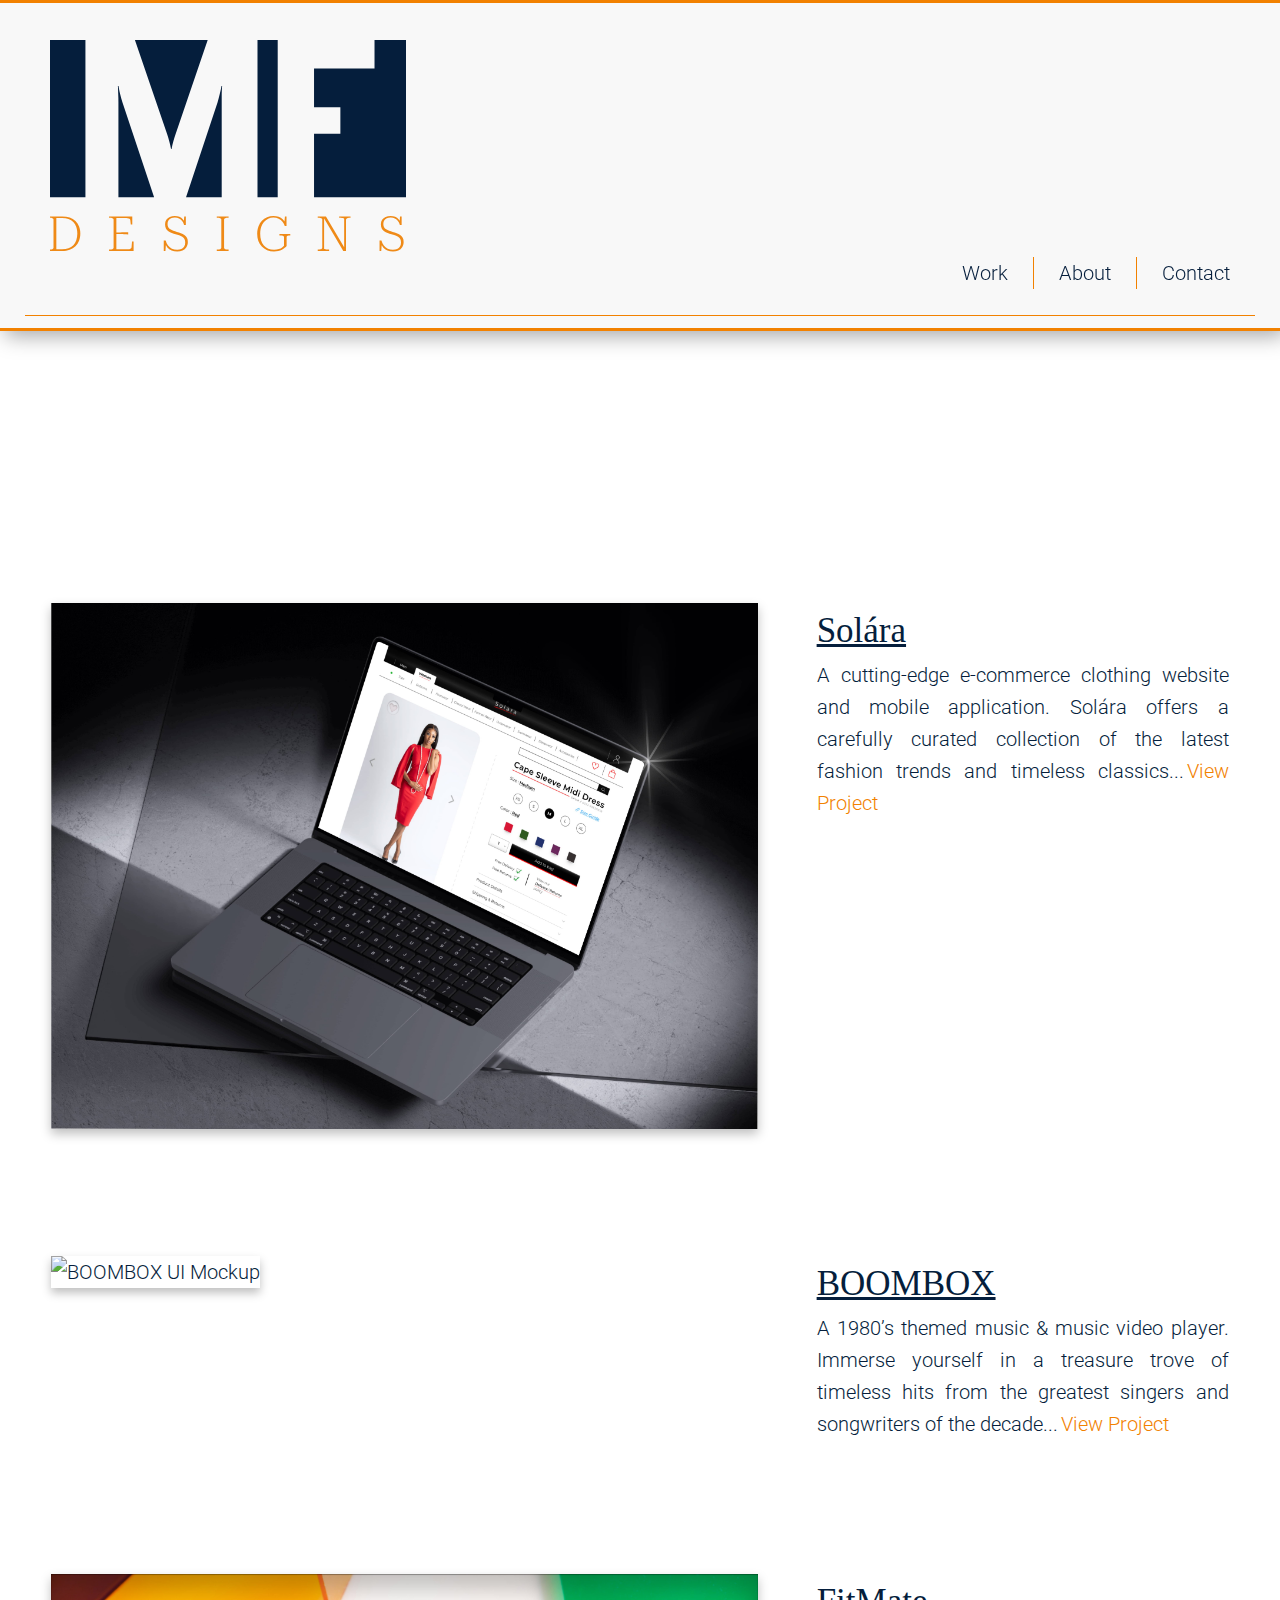
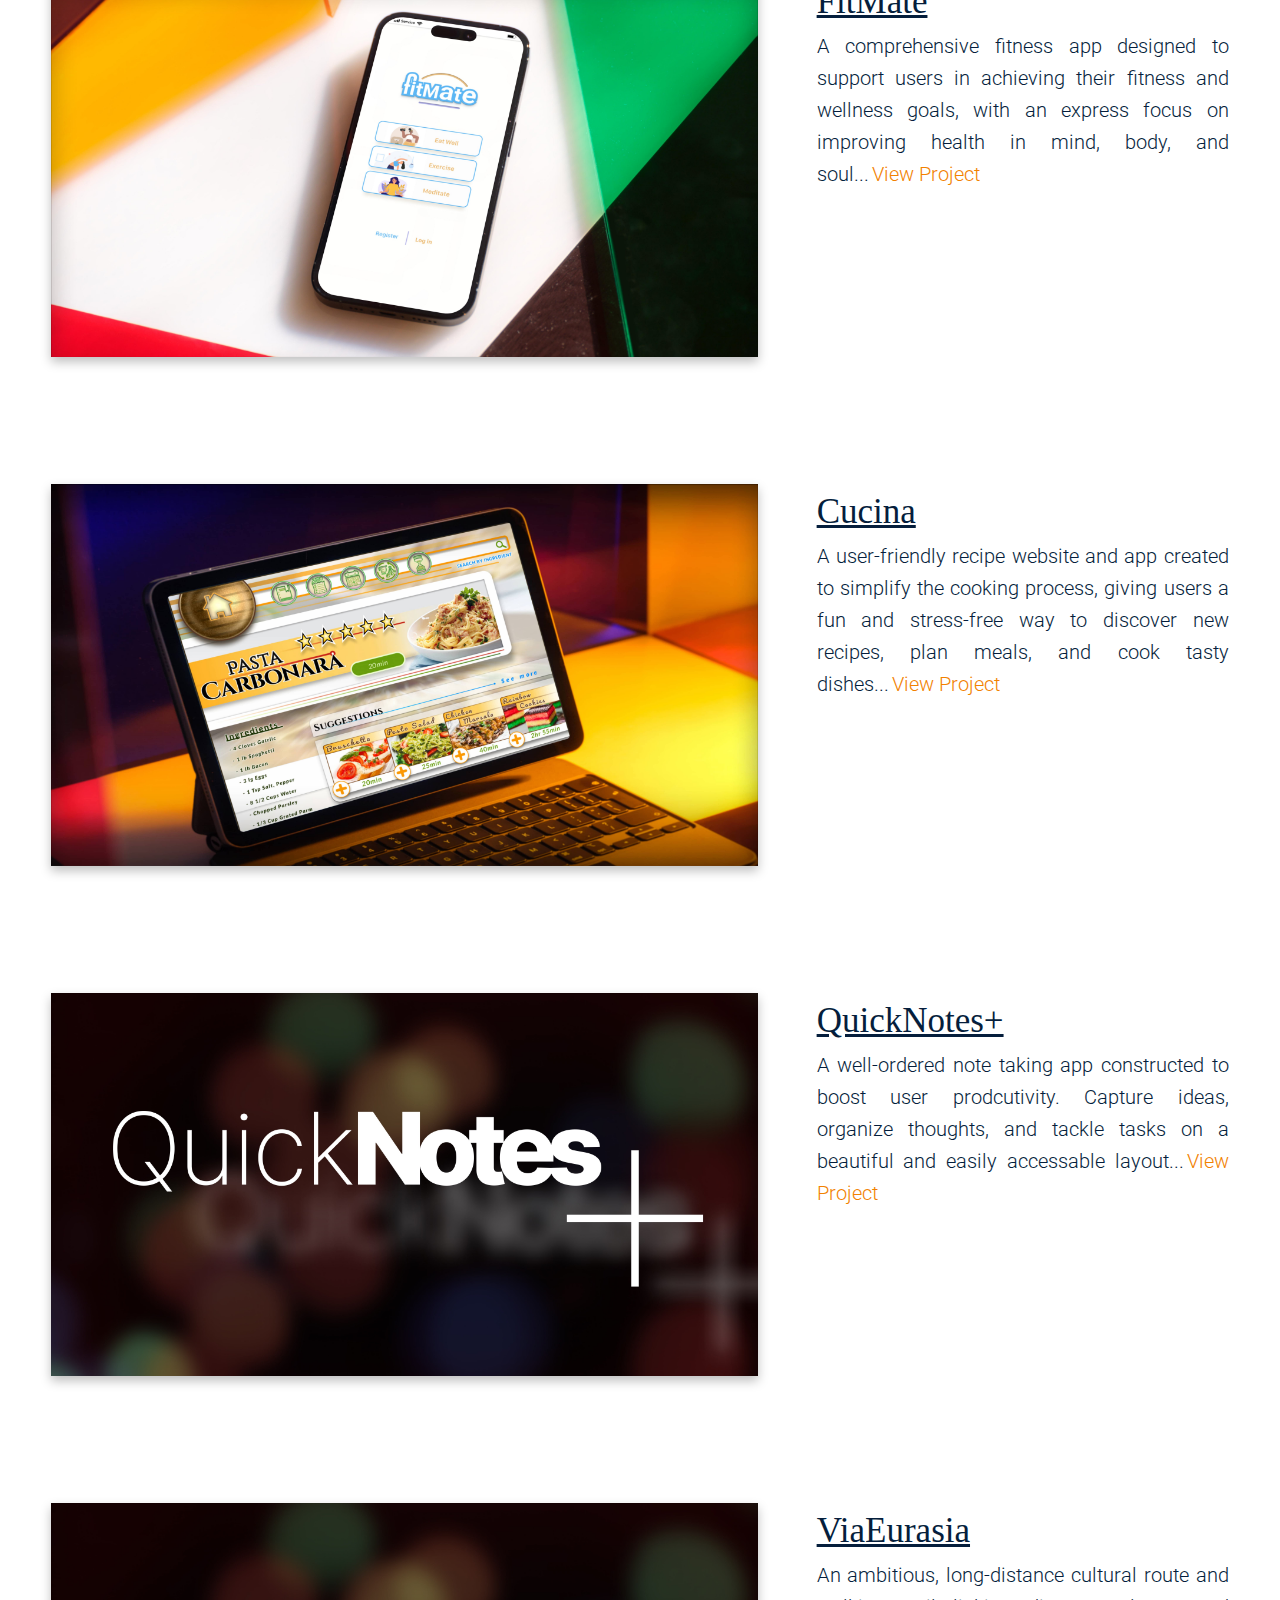
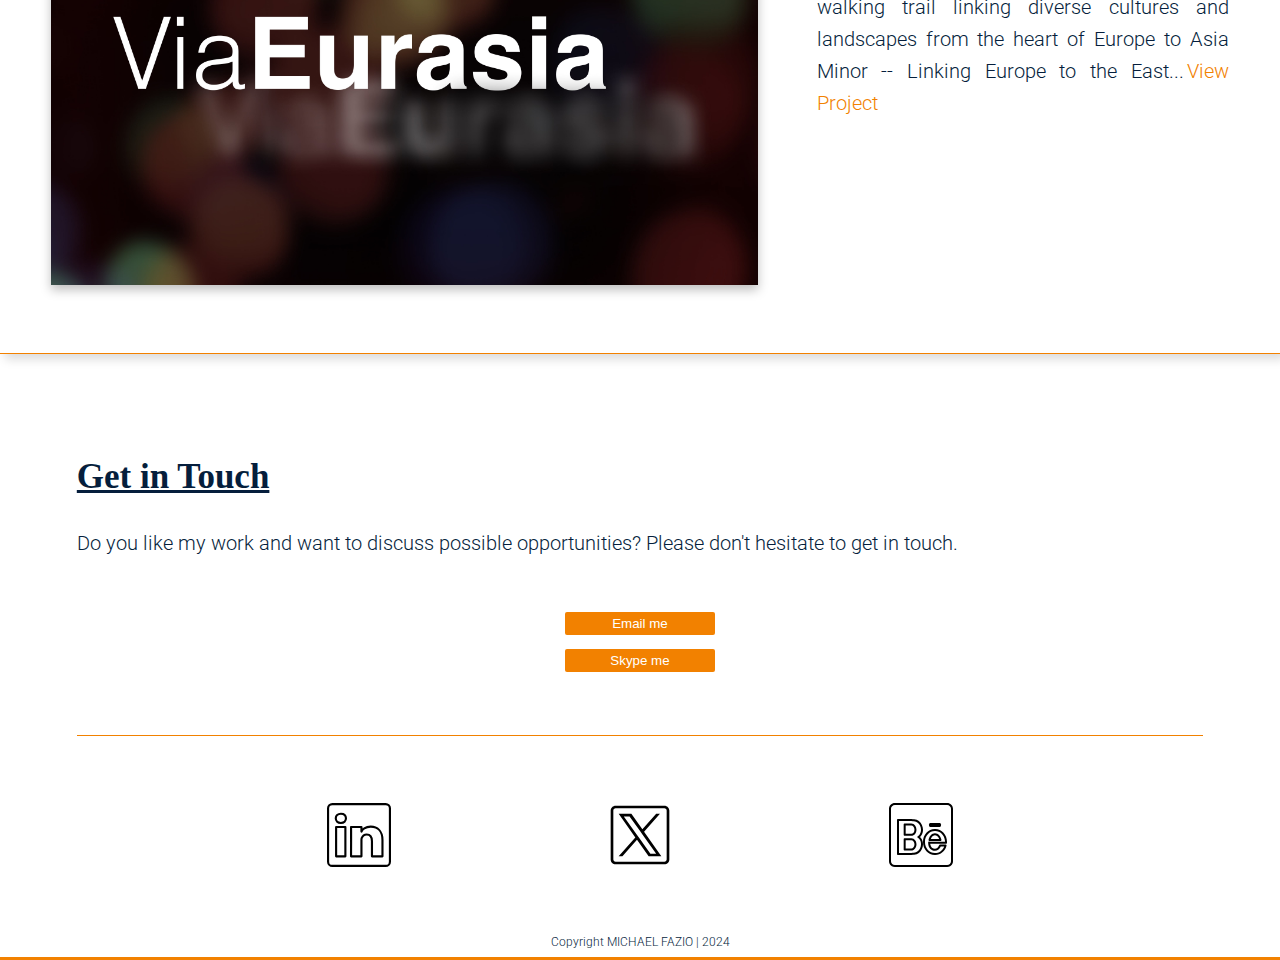
==== commit cdb79d8a: "Adde new html page links" ====
--- a/index.html
+++ b/index.html
@@ -9,7 +9,7 @@
     <meta http-equiv="Content-Type" content="text/html; charset=UTF-8">
     <meta name="viewport" content="width=device-width, initial-scale=1.0">
     <meta name="author" content="Michael Fazio">
-    <meta name="description" content="Innovative designs that captivate and inspire">
+    <meta name="description" content="Innovative Designs that Captivate & Inspire">
     <title>Designs by Michael Fazio</title>
 </head>
 
@@ -31,9 +31,9 @@
     <!-- Main -->
     <main>
         <div class="word-container">
-            <span class="word" id="design">Design</span>
-            <span class="word" id="create">Create</span>
-            <span class="word" id="inspire">Inspire</span>
+            <span class="word" id="design">Design.</span>
+            <span class="word" id="create">Create.</span>
+            <span class="word" id="inspire">Inspire.</span>
         </div>
           
         <!-- Projects -->
@@ -49,17 +49,15 @@
                                 <img src="img/project_images--compressed/images(1200px)/solara(1200px)-4x/solára_homepage_mockup--1200px.jpg" alt="Solára UI Mockup">
                             </picture>
                         </div>
-
                         <div class="right-col"><!-- open paragraph-->
                             <h3 class="title-for-mobile">
                                 Solára
                             </h3>
-                            <p>A cutting-edge e-commerce clothing website and mobile application. Solára offers a carefully curated collection of the latest fashion trends and timeless classics...&nbsp;<a href ="solára.html" class="view-project-link">View Project</a>
-                            </p>
-                        </div>
-
-                    </div>
-
+                            <p>A cutting-edge e-commerce clothing website and mobile application. Solára offers a carefully curated collection of the latest fashion trends and timeless classics...<a href ="solára.html" class="view-project-link">View Project</a>
+                            </p>
+                        </div>
+
+                    </div>
                 </div>
 
                 <div><!-- Container - The second container is for BoomBox -->
@@ -71,17 +69,86 @@
                                 <img src="img/project_images--compressed/images(1200px)/boombox(1200px)-4x/boombox_homepage_mockup--1200px.jpg" alt="BOOMBOX UI Mockup">
                             </picture>
                         </div>
-
-                        <div class="right-col"><!-- open paragraph-->
-                            <h3>
-                                Boombox
-                            </h3>
-                            <p>A 1980’s themed music & music video player. Users can immerse themselves in a treasure trove of timeless hits from the greatest singers and songwriters of the decade...&nbsp;<a href="boombox.html" class="view-project-link">View Project</a>
-                            </p>
-                        </div>
-                        
-                    </div>
-
+                        <div class="right-col"><!-- open paragraph-->
+                            <h3>
+                                BOOMBOX
+                            </h3>
+                            <p>A 1980’s themed music & music video player. Immerse yourself in a treasure trove of timeless hits from the greatest singers and songwriters of the decade...<a href="boombox.html" class="view-project-link">View Project</a>
+                            </p>
+                        </div>
+                        
+                    </div>
+                </div>
+
+                <div><!-- Container - The second container is for FitMate -->
+
+                    <div class="row"><!-- Row for Columns -->
+                        <div class="left-col">
+                            <picture>
+                                <source srcset="img/project_images--compressed/images(600px)/fitmate--600px/fitmate_mockup--600px-min.jpg" media="(max-width:767px)">
+                                <img src="img/project_images--compressed/images(1200px)/fitmate--1200px/fitmate_mockup--1200px-min.jpg" alt="FitMate UI Mockup">
+                            </picture>
+                        </div>
+                        <div class="right-col"><!-- open paragraph-->
+                            <h3>
+                                FitMate
+                            </h3>
+                            <p>A comprehensive fitness app designed to support users in achieving their fitness and wellness goals, with an express focus on improving health in mind, body, and soul...<a href="fitmate.html" class="view-project-link">View Project</a>
+                            </p>
+                        </div>
+                        
+                    </div>
+
+                    <div class="row"><!-- Row for Columns -->
+                        <div class="left-col">
+                            <picture>
+                                <source srcset="img/project_images--compressed/images(600px)/cucina--600px/cucina_mockup--600px.jpg" media="(max-width:767px)">
+                                <img src="img/project_images--compressed/images(1200px)/cucina--1200px/cucina_mockup--1200px.jpg" alt="Cucina UI Mockup">
+                            </picture>
+                        </div>
+                        <div class="right-col"><!-- open paragraph-->
+                            <h3>
+                                Cucina
+                            </h3>
+                            <p>A user-friendly recipe website and app created to simplify the cooking process, giving users a fun and stress-free way to discover new recipes, plan meals, and cook tasty dishes...<a href="cucina.html" class="view-project-link">View Project</a>
+                            </p>
+                        </div>
+                        
+                    </div>
+
+                    <div class="row"><!-- Row for Columns -->
+                        <div class="left-col">
+                            <picture>
+                                <source srcset="img/project_images--compressed/images(600px)/quicknotes--600/quicknotes+_cover_image--600px-min.jpg" media="(max-width:767px)">
+                                <img src="img/project_images--compressed/images(1200px)/quicknotes--1200px/quicknotes+_cover_image--1200px-min.jpg" alt="QuickNotesS+ Cover Image">
+                            </picture>
+                        </div>
+                        <div class="right-col"><!-- open paragraph-->
+                            <h3>
+                                QuickNotes+
+                            </h3>
+                            <p>A well-ordered note taking app constructed to boost user prodcutivity. Capture ideas, organize thoughts, and tackle tasks on a beautiful and easily accessable layout...<a href="quicknotes+.html" class="view-project-link">View Project</a>
+                            </p>
+                        </div>
+                        
+                    </div>
+
+                    <div class="row"><!-- Row for Columns -->
+                        <div class="left-col">
+                            <picture>
+                                <source srcset="img/project_images--compressed/images(600px)/viaeurasia--600/viaeurasia_cover_image--600px-min.jpg" media="(max-width:767px)">
+                                <img src="img/project_images--compressed/images(1200px)/viaeurasia--1200px/viaeurasia_cover_image--1200px-min.jpg" alt="ViaEurasia Cover Image">
+                            </picture>
+                        </div>
+                        <div class="right-col"><!-- open paragraph-->
+                            <h3>
+                                ViaEurasia
+                            </h3>
+                            <p>An ambitious, long-distance cultural route and walking trail linking diverse cultures and landscapes from the heart of Europe to Asia Minor -- Linking Europe to the East...<a href="viaeurasia.html" class="view-project-link">View Project</a>
+                            </p>
+                        </div>
+                        
+                    </div>
                 </div>
 
             </div>
--- a/css/style.css
+++ b/css/style.css
@@ -16,6 +16,7 @@
   line-height: 1.6; 
   color: #051e3c;
   margin: 0;
+  margin-top: 1%;
   padding: 0;
   text-align: justify;
 }
@@ -31,13 +32,18 @@
 	-webkit-box-shadow: 5px 5px 20px rgba(0, 0, 0, 0.35); 
 	-moz-box-shadow: 5px 5px 20px rgba(0, 0, 0, 0.35); 
   z-index: 1;
-  padding: 4%;
+  padding: 1%;
   text-align: center;
 }
 
+p {
+  margin: auto;
+  margin-bottom: 4%;
+}
+
 h3 {
-  margin-bottom: 1px;
-  margin-top: 4%;
+  margin-bottom: auto;
+  margin-top: auto;
   font-family: 'Roboto Serif';
   font-size: 1.75em;
   font-weight: 400;
@@ -45,8 +51,8 @@
 }
 
 h2 {
-  margin-bottom: 1px;
-  margin-top: 7px;
+  margin-bottom: 2%;
+  margin-top: 5%;
   font-family: 'Roboto Serif';
   font-size: 1.75em;
   font-weight: 700;
@@ -62,6 +68,7 @@
 width: 100%;
 max-width: 100%;
 height: auto;
+margin-top: 0%;
 box-shadow: 0px 5px 10px rgba(0, 0, 0, 0.25); 
 -webkit-box-shadow: 0px 5px 10px rgba(0, 0, 0, 0.25); 
 -moz-box-shadow: 0px 5px 10px rgba(0, 0, 0, 0.25);
@@ -123,7 +130,7 @@
 }
 
 main {
-  padding: 280px 4% 0 4%;
+  padding: 85% 4% 0 4%;
   border-bottom: 1px #f28100 solid;
   box-shadow: 5px 5px 10px rgba(0, 0, 0, 0.15); 
   -webkit-box-shadow: 5px 5px 10px rgba(0, 0, 0, 0.15); 
@@ -254,7 +261,7 @@
 .word-container {
   display: inline-block;
   width: 100%;
-  margin-bottom: 10%;
+  margin-bottom: 11%;
   font-style: italic;
   font-size: .8em;
   letter-spacing: .2em;
@@ -270,6 +277,7 @@
 .contact-us-image{
   width: 90%;
   margin: 0 auto;
+  margin-top: -12%;
 }
 
 body.specific-page {
@@ -281,6 +289,10 @@
 
 body.specific-page main {
   flex: 1;
+}
+
+.bulletpoints-override{
+  text-align: left;
 }
 
 @media only screen and (min-width: 768px) and (max-width: 1024px){
@@ -297,7 +309,7 @@
     max-width: 33%;
     max-height: 33%;
     margin: 0;
-    padding: 0;
+    padding: 2%;
     border: none;
   }
 
@@ -316,7 +328,7 @@
 
   .row {
     display: flex; 
-    padding: 5% 0 5% 0;
+    padding: 2% 0 2% 0;
   }
   
   .row::after {
@@ -382,7 +394,7 @@
     max-width: 33%;
     max-height: 33%;
     margin: 0;
-    padding: 0;
+    padding: 2%;
     border: none;
   }
 
@@ -460,12 +472,12 @@
   animation-name: color-change;
   animation-iteration-count: infinite;
   animation-direction: alternate;
-  animation-timing-function: linear;
+  animation-timing-function: lZ;
 }
 
 @keyframes cloud-move1 {
-  from {transform: translate(0,50px);}
-  to {transform: translate(100px,50px);}
+  from {transform: translate(40px,10px);}
+  to {transform: translate(40px,-12px);}
 }
 
 .clouds1 {
@@ -473,29 +485,29 @@
   animation-name: cloud-move1;
   animation-iteration-count: infinite;
   animation-direction: alternate;
-  animation-timing-function: linear;
+  animation-timing-function: ease-out;
 }
 
 @keyframes cloud-move2 {
-  from {transform: translate(0,50px);}
-  to {transform: translate(100px,50px);}
+  from {transform: translate(-35px,-15px);}
+  to {transform: translate(125px,-20px);}
 }
 
 .clouds2 {
-  animation-duration: 10s;
+  animation-duration: 20s;
   animation-name: cloud-move2;
   animation-iteration-count: infinite;
   animation-direction: alternate;
-  animation-timing-function: linear;
+  animation-timing-function: ease-out;
 }
 
 @keyframes cloud-move3 {
-  from {transform: translate(0,50px);}
-  to {transform: translate(100px,50px);}
+  from {transform: translate(-15px,-25px);}
+  to {transform: translate(125px,0px);}
 }
 
 .clouds3 {
-  animation-duration: 10s;
+  animation-duration: 50s;
   animation-name: cloud-move3;
   animation-iteration-count: infinite;
   animation-direction: alternate;
@@ -511,7 +523,7 @@
 
 .word {
   opacity: 0;
-  animation-duration: 1s;
+  animation-duration: 1.5s;
   animation-fill-mode: forwards;
   padding-right: 3%;
 }
@@ -521,7 +533,7 @@
 }
 
 #design {
-  animation-delay: 0s;
+  animation-delay: .5s;
   animation-name: showWord;
 }
 
@@ -531,7 +543,7 @@
 }
 
 #inspire {
-  animation-delay: 4s; 
+  animation-delay: 3.5s; 
   animation-name: showWord;
 }
 
